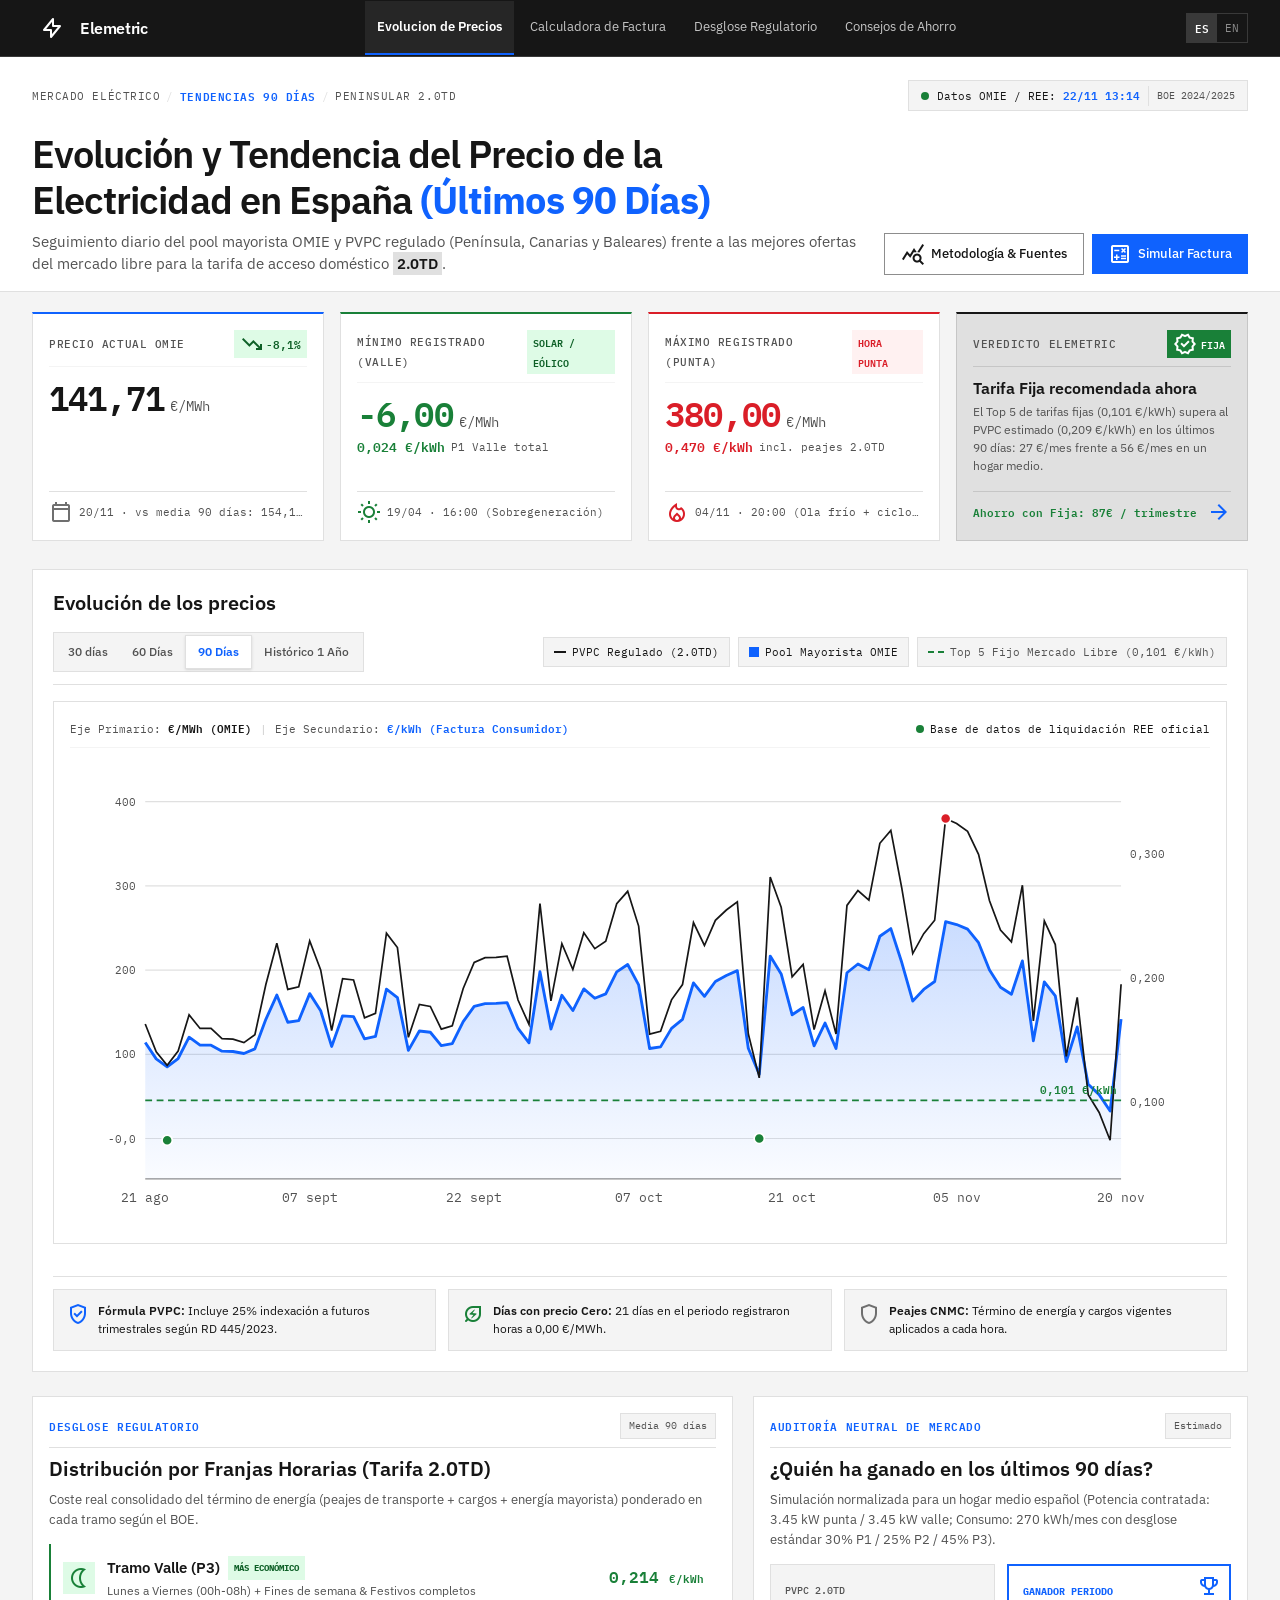
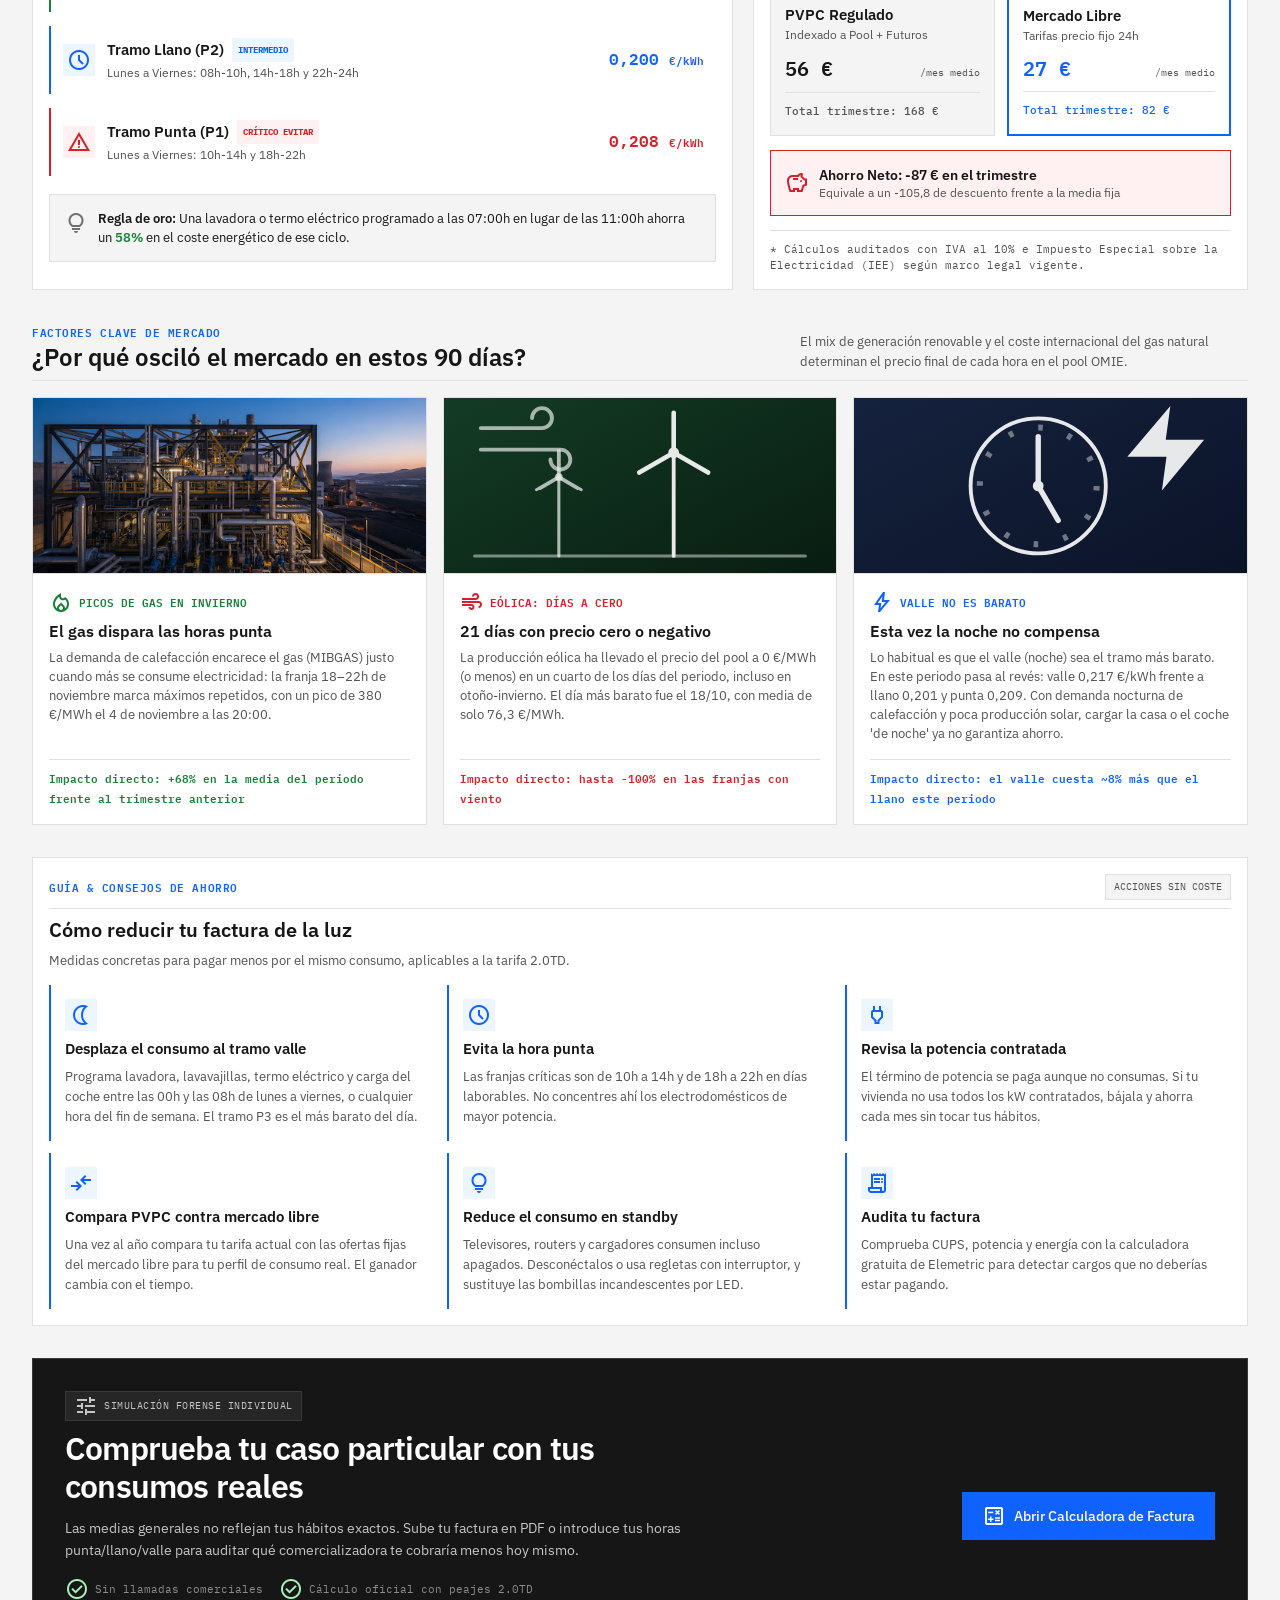
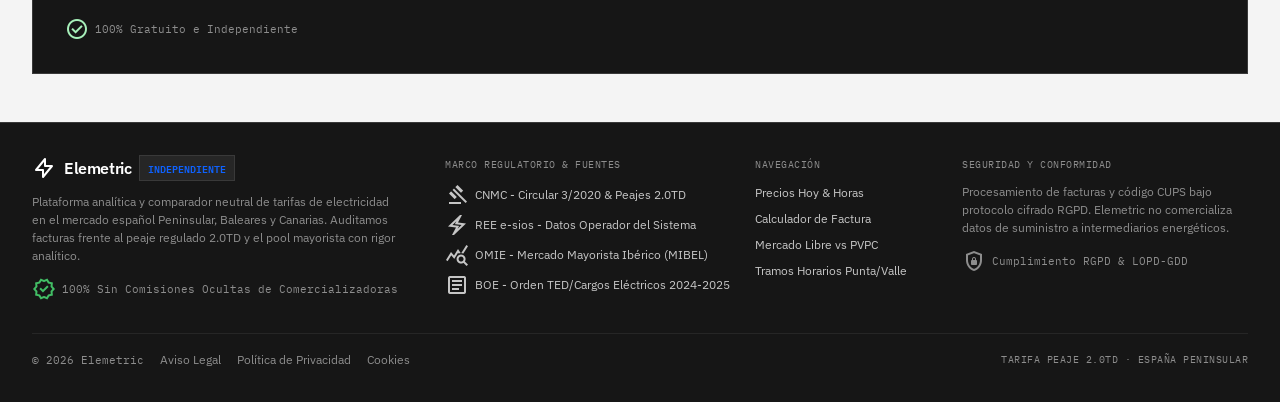
==== es/index.html @ 95797816 "build: 2026-11-22 from elemetric@d6864a2" ====
<!DOCTYPE html>
<html lang="es">
<head>
<meta charset="utf-8"/>
<meta name="viewport" content="width=device-width, initial-scale=1.0"/>
<title>Elemetric | Comparador de Tarifas Eléctricas en España</title>
<link rel="preconnect" href="https://fonts.googleapis.com"/>
<link rel="preconnect" href="https://fonts.gstatic.com" crossorigin/>
<link href="https://fonts.googleapis.com/css2?family=IBM+Plex+Mono:ital,wght@0,400;0,500;0,600;0,700;1,400&amp;family=IBM+Plex+Sans:ital,wght@0,300;0,400;0,500;0,600;0,700;1,400;1,600&amp;display=swap" rel="stylesheet"/>
<link href="https://fonts.googleapis.com/css2?family=Material+Symbols+Outlined:opsz,wght,FILL,GRAD@20..48,100..700,0..1,-50..200" rel="stylesheet"/>
<link rel="stylesheet" href="/css/main.css"/>
<link rel="icon" type="image/x-icon" href="/favicon.ico"/>
<link rel="icon" type="image/png" sizes="16x16" href="/favicon-16x16.png"/>
<link rel="icon" type="image/png" sizes="32x32" href="/favicon-32x32.png"/>
<link rel="icon" type="image/png" sizes="512x512" href="/favicon-512x512.png"/>
<link rel="icon" type="image/png" sizes="192x192" href="/favicon-192x192.png"/>
<link rel="apple-touch-icon" sizes="180x180" href="/favicon-180x180.png"/>
	<meta name="generator" content="Hugo 0.169.0">
</head>
<body class="bg-[#f4f4f4] text-on-surface font-body text-[14px] leading-[20px] antialiased selection:bg-primary-fixed selection:text-on-primary-fixed">
<header class="fixed top-0 left-0 right-0 w-full z-50 bg-[#161616] text-[#ffffff] border-b border-[#393939]"><div class="w-full px-4 lg:px-8"><div class="h-14 flex items-center justify-between gap-4"><div class="flex items-center gap-6 shrink-0"><a class="flex items-center gap-2 group" data-path="precios-hoy-historico" href="/es/">								<div class="w-10 h-10 gradient-bg rounded-lg flex items-center justify-center">
	<svg class="w-6 h-6 text-white" fill="none" stroke="currentColor" viewBox="0 0 24 24">
		<path stroke-linecap="round" stroke-linejoin="round" stroke-width="2" d="M13 10V3L4 14h7v7l9-11h-7z"></path>
	</svg>
</div><span class="font-headline text-[16px] font-semibold text-white tracking-tight">Elemetric</span></a>



<div class="hidden 2xl:flex items-center gap-2 px-2.5 py-1 bg-[#262626] border border-[#393939] font-mono text-[12px]"><span class="flex h-2 w-2 relative"><span class="animate-ping absolute inline-flex h-full w-full rounded-full bg-tertiary-fixed-dim opacity-75"></span><span class="relative inline-flex rounded-full h-2 w-2 bg-tertiary-fixed-dim"></span></span><span class="text-[#c6c6c6]">Pool PVPC:</span><span class="font-semibold text-white">0,195 €/kWh</span><span class="opacity-30">|</span><span class="text-[#c6c6c6]">OMIE:</span><span class="font-semibold text-white">141,71 €/MWh</span></div>

</div><nav class="hidden xl:flex items-center gap-1"><a class="px-3 py-4 text-[13px] text-white font-semibold bg-[#262626] border-b-2 border-primary" data-path="precios-hoy-historico" href="#">Evolucion de Precios</a><a class="px-3 py-4 text-[13px] text-[#c6c6c6] hover:text-white hover:bg-[#262626] transition-colors border-b-2 border-transparent" data-path="calculadora-de-factura" href="https://compare.elemetric.comtom.engineering">Calculadora de Factura</a><a class="px-3 py-4 text-[13px] text-[#c6c6c6] hover:text-white hover:bg-[#262626] transition-colors border-b-2 border-transparent" data-path="tarifas-libres-vs-pvpc" href="#analisis-comparativo">Desglose Regulatorio</a><a class="px-3 py-4 text-[13px] text-[#c6c6c6] hover:text-white hover:bg-[#262626] transition-colors border-b-2 border-transparent" data-path="guia-consejos-ahorro" href="#consejos-ahorro">Consejos de Ahorro</a></nav><div class="flex items-center gap-3 shrink-0"><div class="flex items-center border border-[#393939] text-[11px] font-mono"><button class="px-2 py-1 bg-[#393939] text-white font-semibold" type="button">ES</button><a class="px-2 py-1 text-[#8d8d8d] hover:text-white transition-colors" href="/en/">EN</a></div></div></div></div></header>
<main class="w-full pt-14 bg-[#f4f4f4] min-h-[calc(100vh-56px)]"><div class="flex flex-col w-full">


<section class="w-full px-4 lg:px-8 pt-6 pb-4 bg-white border-b border-[#e0e0e0]">
<div class="max-w-[1440px] mx-auto flex flex-col gap-4">

<div class="flex flex-wrap items-center justify-between gap-3">
<nav class="flex items-center gap-1.5 font-mono text-[11px] uppercase tracking-wider text-on-surface-variant">
<a class="hover:text-primary transition-colors" href="#">MERCADO ELÉCTRICO</a>
<span class="text-outline-variant">/</span>
<span class="text-primary font-semibold">TENDENCIAS 90 DÍAS</span>
<span class="text-outline-variant">/</span>
<span class="text-on-surface-variant">PENINSULAR 2.0TD</span>
</nav>



<div class="flex items-center gap-2 bg-[#f4f4f4] border border-[#e0e0e0] px-3 py-1 text-[12px]">
<span class="inline-block w-2 h-2 rounded-full bg-tertiary animate-pulse"></span>
<span class="font-mono text-[11px] text-on-surface">Datos OMIE / REE: <strong class="text-primary font-semibold">22/11 13:14</strong></span>
<span class="border-l border-[#e0e0e0] pl-2 font-mono text-[10px] text-on-surface-variant">BOE 2024/2025</span>
</div>


</div>

<div class="flex flex-col lg:flex-row lg:items-end justify-between gap-4 pt-1">
<div class="max-w-4xl">
<h1 class="font-headline text-[32px] md:text-[38px] leading-[42px] md:leading-[46px] text-on-surface font-semibold tracking-tight">Evolución y Tendencia del Precio de la Electricidad en España <span class="text-primary font-bold">(Últimos 90 Días)</span></h1>
<p class="text-[15px] leading-[22px] text-on-surface-variant mt-2">Seguimiento diario del pool mayorista OMIE y PVPC regulado (Península, Canarias y Baleares) frente a las mejores ofertas del mercado libre para la tarifa de acceso doméstico <span class="font-semibold text-on-surface bg-[#e0e0e0] px-1 py-0.5">2.0TD</span>.</p>
</div>
<div class="flex items-center gap-2 shrink-0">
<a class="inline-flex items-center gap-1.5 px-4 py-2 border border-[#8d8d8d] bg-white hover:bg-[#f4f4f4] text-on-surface text-[13px] font-medium transition-colors" href="#analisis-comparativo">
<span class="material-symbols-outlined text-[16px]">query_stats</span>
Metodología &amp; Fuentes
</a>
<a class="inline-flex items-center gap-1.5 px-4 py-2 bg-primary hover:bg-[#0353e9] text-white text-[13px] font-medium transition-colors" href="https://compare.elemetric.comtom.engineering">
<span class="material-symbols-outlined text-[16px]">calculate</span>
Simular Factura
</a>
</div>
</div>
</div>
</section>


<section class="w-full px-4 lg:px-8 py-5">





<div class="max-w-[1440px] mx-auto grid grid-cols-1 md:grid-cols-2 xl:grid-cols-4 gap-4">

<div class="bg-white border border-[#e0e0e0] p-4 flex flex-col justify-between border-t-2 border-t-primary">
<div>
<div class="flex items-center justify-between pb-2 border-b border-[#f4f4f4]">
<span class="font-mono text-[11px] uppercase text-on-surface-variant font-medium tracking-wider">Precio actual OMIE</span>


<span class="inline-flex items-center gap-0.5 px-1.5 py-0.5 font-mono text-[11px] bg-[#defbe6] text-[#0e6027] font-semibold">
<span class="material-symbols-outlined text-[13px]">trending_down</span>
-8,1%
</span>

</div>
<div class="mt-3 flex items-baseline gap-1.5">
<span class="font-mono text-[34px] leading-[38px] text-on-surface font-semibold tracking-tight">141,71</span>
<span class="font-mono text-[14px] text-on-surface-variant">€/MWh</span>
</div>
</div>
<div class="mt-4 pt-2 border-t border-[#e0e0e0] text-on-surface-variant font-mono text-[11px] flex items-center gap-1.5">
<span class="material-symbols-outlined text-[15px] text-secondary">calendar_today</span>
<span class="truncate">20/11 · vs media 90 días: 154,16 €/MWh</span>
</div>
</div>


<div class="bg-white border border-[#e0e0e0] p-4 flex flex-col justify-between border-t-2 border-t-tertiary">
<div>
<div class="flex items-center justify-between pb-2 border-b border-[#f4f4f4]">
<span class="font-mono text-[11px] uppercase text-on-surface-variant font-medium tracking-wider">MÍNIMO REGISTRADO (VALLE)</span>
<span class="inline-flex items-center px-1.5 py-0.5 font-mono text-[10px] bg-[#defbe6] text-[#0e6027] font-semibold">SOLAR / EÓLICO</span>
</div>
<div class="mt-3 flex items-baseline gap-1.5">
<span class="font-mono text-[34px] leading-[38px] text-tertiary font-semibold tracking-tight">-6,00</span>
<span class="font-mono text-[14px] text-on-surface-variant">€/MWh</span>
</div>

<div class="mt-1 flex items-center gap-1.5 font-mono text-[13px] text-tertiary font-semibold">
<span>0,024 €/kWh</span>
<span class="text-on-surface-variant font-normal text-[11px]">P1 Valle total</span>
</div>

</div>
<div class="mt-4 pt-2 border-t border-[#e0e0e0] text-on-surface-variant font-mono text-[11px] flex items-center gap-1.5">
<span class="material-symbols-outlined text-[15px] text-tertiary">wb_sunny</span>
<span class="truncate">19/04 · 16:00 (Sobregeneración)</span>
</div>
</div>


<div class="bg-white border border-[#e0e0e0] p-4 flex flex-col justify-between border-t-2 border-t-error">
<div>
<div class="flex items-center justify-between pb-2 border-b border-[#f4f4f4]">
<span class="font-mono text-[11px] uppercase text-on-surface-variant font-medium tracking-wider">MÁXIMO REGISTRADO (PUNTA)</span>
<span class="inline-flex items-center px-1.5 py-0.5 font-mono text-[10px] bg-error-container text-error font-semibold">HORA PUNTA</span>
</div>
<div class="mt-3 flex items-baseline gap-1.5">
<span class="font-mono text-[34px] leading-[38px] text-error font-semibold tracking-tight">380,00</span>
<span class="font-mono text-[14px] text-on-surface-variant">€/MWh</span>
</div>

<div class="mt-1 flex items-center gap-1.5 font-mono text-[13px] text-error font-semibold">
<span>0,470 €/kWh</span>
<span class="text-on-surface-variant font-normal text-[11px]">incl. peajes 2.0TD</span>
</div>

</div>
<div class="mt-4 pt-2 border-t border-[#e0e0e0] text-on-surface-variant font-mono text-[11px] flex items-center gap-1.5">
<span class="material-symbols-outlined text-[15px] text-error">local_fire_department</span>
<span class="truncate">04/11 · 20:00 (Ola frío &#43; ciclo combinado)</span>
</div>
</div>










  
  
  
  
    
  


<div class="bg-[#e0e0e0] border border-[#c6c6c6] p-4 flex flex-col justify-between border-t-2 border-t-on-surface">
<div>
<div class="flex items-center justify-between pb-2 border-b border-[#c6c6c6]">
<span class="font-mono text-[11px] uppercase text-on-surface-variant font-medium tracking-wider">VEREDICTO ELEMETRIC</span>
<span class="inline-flex items-center gap-1 px-1.5 py-0.5 font-mono text-[10px] bg-tertiary text-white font-semibold">
<span class="material-symbols-outlined text-[11px]">verified</span> FIJA
</span>
</div>
<div class="mt-2.5">
<h2 class="font-headline text-[16px] leading-[22px] text-on-surface font-semibold">Tarifa Fija recomendada ahora</h2>
<p class="text-[12px] leading-[18px] text-on-surface-variant mt-1">El Top 5 de tarifas fijas (0,101 €/kWh) supera al PVPC estimado (0,209 €/kWh) en los últimos 90 días: 27 €/mes frente a 56 €/mes en un hogar medio.</p>
</div>
</div>
<div class="mt-4 pt-2 border-t border-[#c6c6c6] flex items-center justify-between"><span class="font-mono text-[11px] text-tertiary font-semibold">Ahorro con Fija: 87€ / trimestre</span>
<span class="material-symbols-outlined text-primary text-[18px]">arrow_forward</span>
</div>
</div>
</div>
</section>


<section class="w-full px-4 lg:px-8 py-2">






<div class="max-w-[1440px] mx-auto bg-white border border-[#e0e0e0] p-5 flex flex-col gap-4">
<h2 class="font-headline text-[20px] leading-[26px] text-on-surface font-semibold">Evolución de los precios</h2>

<div class="flex flex-col lg:flex-row lg:items-center justify-between gap-3 pb-3 border-b border-[#e0e0e0]">

<div class="flex flex-wrap items-center bg-[#f4f4f4] border border-[#e0e0e0] p-0.5">
<button class="px-3 py-1.5 text-[12px] font-medium text-on-surface-variant hover:text-on-surface transition-colors" type="button" data-range="30">30 días</button>
<button class="px-3 py-1.5 text-[12px] font-medium text-on-surface-variant hover:text-on-surface transition-colors" type="button" data-range="60">60 Días</button>
<button class="px-3 py-1.5 text-[12px] font-semibold bg-white text-primary border border-[#e0e0e0] shadow-sm" type="button" data-range="90">90 Días</button>
<button class="px-3 py-1.5 text-[12px] font-medium text-on-surface-variant hover:text-on-surface transition-colors" type="button" data-range="365">Histórico 1 Año</button>
</div>

<div class="flex flex-wrap items-center gap-2 font-mono text-[11px]">
<div class="flex items-center gap-1.5 px-2.5 py-1 bg-[#f4f4f4] border border-[#e0e0e0] text-on-surface">
<span class="w-3 h-0.5 bg-[#161616]"></span>
<span>PVPC Regulado (2.0TD)</span>
</div>
<div class="flex items-center gap-1.5 px-2.5 py-1 bg-[#f4f4f4] border border-[#e0e0e0] text-on-surface">
<span class="w-2.5 h-2.5 bg-primary"></span>
<span>Pool Mayorista OMIE</span>
</div>
<div class="flex items-center gap-1.5 px-2.5 py-1 bg-[#f4f4f4] border border-[#e0e0e0] text-on-surface-variant">
<span class="w-4 border-t-2 border-dashed border-tertiary"></span>
<span>Top 5 Fijo Mercado Libre (0,101 €/kWh)</span>
</div>
</div>
</div>

<div class="relative w-full overflow-hidden bg-white border border-[#e0e0e0] p-4">

<div class="flex items-center justify-between font-mono text-[11px] text-on-surface-variant pb-2 border-b border-[#f4f4f4]">
<div class="flex items-center gap-2">
<span>Eje Primario: <strong class="text-on-surface font-semibold">€/MWh (OMIE)</strong></span>
<span class="text-[#c6c6c6]">|</span>
<span>Eje Secundario: <strong class="text-primary font-semibold">€/kWh (Factura Consumidor)</strong></span>
</div>
<div class="flex items-center gap-1.5">
<span class="inline-block w-2 h-2 rounded-full bg-tertiary"></span>
<span class="text-on-surface">Base de datos de liquidación REE oficial</span>
</div>
</div>

<div id="omie-chart" data-report="/data/report_es.json"></div>
</div>

<div class="mt-4 pt-3 border-t border-[#e0e0e0] grid grid-cols-1 md:grid-cols-3 gap-3">
<div class="flex items-start gap-2 bg-[#f4f4f4] p-3 border border-[#e0e0e0]">
<span class="material-symbols-outlined text-primary text-[18px] shrink-0">verified_user</span>
<p class="text-[12px] leading-[18px] text-on-surface"><strong class="font-semibold text-on-surface">Fórmula PVPC:</strong> Incluye 25% indexación a futuros trimestrales según RD 445/2023.</p>
</div>
<div class="flex items-start gap-2 bg-[#f4f4f4] p-3 border border-[#e0e0e0]">
<span class="material-symbols-outlined text-tertiary text-[18px] shrink-0">energy_savings_leaf</span>
<p class="text-[12px] leading-[18px] text-on-surface"><strong class="font-semibold text-on-surface">Días con precio Cero:</strong> 21 días en el periodo registraron horas a 0,00 €/MWh.</p>
</div>
<div class="flex items-start gap-2 bg-[#f4f4f4] p-3 border border-[#e0e0e0]">
<span class="material-symbols-outlined text-secondary text-[18px] shrink-0">shield</span>
<p class="text-[12px] leading-[18px] text-on-surface"><strong class="font-semibold text-on-surface">Peajes CNMC:</strong> Término de energía y cargos vigentes aplicados a cada hora.</p>
</div>
</div>
</div>
<script src="/js/chart.js" defer></script>
</section>






<section class="w-full px-4 lg:px-8 py-4" id="analisis-comparativo">



<div class="max-w-[1440px] mx-auto grid grid-cols-1 lg:grid-cols-12 gap-5">

<div class="bg-white border border-[#e0e0e0] p-4 flex flex-col gap-3.5 lg:col-span-7">
<div class="flex items-center justify-between pb-2 border-b border-[#e0e0e0]">
<span class="font-mono text-[11px] uppercase text-primary font-semibold tracking-wider">DESGLOSE REGULATORIO</span>
<span class="inline-flex items-center px-2 py-0.5 font-mono text-[10px] bg-[#f4f4f4] border border-[#e0e0e0] text-on-surface-variant">Media 90 días</span>
</div>
<h2 class="font-headline text-[20px] leading-[26px] text-on-surface font-semibold -mt-1.5">Distribución por Franjas Horarias (Tarifa 2.0TD)</h2>
<p class="text-[13px] leading-[20px] text-on-surface-variant -mt-1.5">Coste real consolidado del término de energía (peajes de transporte &#43; cargos &#43; energía mayorista) ponderado en cada tramo según el BOE.</p>



<div class="flex items-center justify-between p-3 border-l-2 border-l-tertiary bg-white">
<div class="flex items-center gap-3">
<span class="w-8 h-8 flex items-center justify-center shrink-0 bg-[#defbe6] text-tertiary">
<span class="material-symbols-outlined text-[18px]">nightlight</span>
</span>
<div>
<h4 class="font-headline text-[15px] leading-[20px] text-on-surface font-semibold flex items-center gap-2">
Tramo Valle (P3) <span class="inline-flex items-center px-1.5 py-0.5 font-mono text-[9px] bg-[#defbe6] text-[#0e6027] font-bold uppercase">Más Económico</span>
</h4>
<span class="text-[12px] leading-[18px] text-on-surface-variant">Lunes a Viernes (00h-08h) &#43; Fines de semana &amp; Festivos completos</span>
</div>
</div>
<div class="text-right">
<span class="block font-mono text-[16px] leading-[20px] text-tertiary font-semibold">0,214 <span class="text-[11px]">€/kWh</span></span>


</div>
</div>

<div class="flex items-center justify-between p-3 border-l-2 border-l-primary bg-white">
<div class="flex items-center gap-3">
<span class="w-8 h-8 flex items-center justify-center shrink-0 bg-[#edf5ff] text-primary">
<span class="material-symbols-outlined text-[18px]">schedule</span>
</span>
<div>
<h4 class="font-headline text-[15px] leading-[20px] text-on-surface font-semibold flex items-center gap-2">
Tramo Llano (P2) <span class="inline-flex items-center px-1.5 py-0.5 font-mono text-[9px] bg-[#edf5ff] text-primary font-bold uppercase">Intermedio</span>
</h4>
<span class="text-[12px] leading-[18px] text-on-surface-variant">Lunes a Viernes: 08h-10h, 14h-18h y 22h-24h</span>
</div>
</div>
<div class="text-right">
<span class="block font-mono text-[16px] leading-[20px] text-primary font-semibold">0,200 <span class="text-[11px]">€/kWh</span></span>


</div>
</div>

<div class="flex items-center justify-between p-3 border-l-2 border-l-error bg-white">
<div class="flex items-center gap-3">
<span class="w-8 h-8 flex items-center justify-center shrink-0 bg-error-container text-error">
<span class="material-symbols-outlined text-[18px]">warning</span>
</span>
<div>
<h4 class="font-headline text-[15px] leading-[20px] text-on-surface font-semibold flex items-center gap-2">
Tramo Punta (P1) <span class="inline-flex items-center px-1.5 py-0.5 font-mono text-[9px] bg-error-container text-error font-bold uppercase">Crítico Evitar</span>
</h4>
<span class="text-[12px] leading-[18px] text-on-surface-variant">Lunes a Viernes: 10h-14h y 18h-22h</span>
</div>
</div>
<div class="text-right">
<span class="block font-mono text-[16px] leading-[20px] text-error font-semibold">0,208 <span class="text-[11px]">€/kWh</span></span>


</div>
</div>


<div class="mt-1 p-3.5 bg-[#f4f4f4] border border-[#e0e0e0] flex items-start gap-2.5">
<span class="material-symbols-outlined text-secondary text-[18px] shrink-0 mt-0.5">lightbulb</span>
<p class="text-[13px] leading-[19px] text-on-surface"><strong class="font-semibold">Regla de oro:</strong> Una lavadora o termo eléctrico programado a las 07:00h en lugar de las 11:00h ahorra un <strong class="font-semibold text-tertiary">58%</strong> en el coste energético de ese ciclo.</p>
</div>
</div>



<div class="bg-white border border-[#e0e0e0] p-4 flex flex-col gap-3.5 lg:col-span-5 h-full">
<div class="flex items-center justify-between pb-2 border-b border-[#e0e0e0]">
<span class="font-mono text-[11px] uppercase text-primary font-semibold tracking-wider">AUDITORÍA NEUTRAL DE MERCADO</span>
<span class="inline-flex items-center px-2 py-0.5 font-mono text-[10px] bg-[#f4f4f4] border border-[#e0e0e0] text-on-surface-variant">Estimado</span>
</div>
<h2 class="font-headline text-[20px] leading-[26px] text-on-surface font-semibold -mt-1.5">¿Quién ha ganado en los últimos 90 días?</h2>
<p class="text-[13px] leading-[20px] text-on-surface-variant -mt-1.5">Simulación normalizada para un hogar medio español (Potencia contratada: 3.45 kW punta / 3.45 kW valle; Consumo: 270 kWh/mes con desglose estándar 30% P1 / 25% P2 / 45% P3).</p>

<div class="grid grid-cols-2 gap-3">

<div class="p-3.5 bg-[#f4f4f4] border border-[#e0e0e0] flex flex-col justify-between">

<div>
<span class="font-mono text-[10px] uppercase text-on-surface-variant font-medium">PVPC 2.0TD</span>
<h3 class="font-headline text-[15px] leading-[20px] text-on-surface font-semibold mt-1">PVPC Regulado</h3>
<p class="text-[12px] leading-[16px] text-on-surface-variant mt-0.5">Indexado a Pool &#43; Futuros</p>
</div>
<div class="mt-3 flex items-baseline justify-between">
<span class="font-mono text-[20px] leading-[24px] text-on-surface font-semibold">56 €</span>
<span class="font-mono text-[10px] text-on-surface-variant">/mes medio</span>
</div>
<div class="mt-2 pt-2 border-t border-[#e0e0e0] font-mono text-[11px] text-on-surface-variant font-medium">Total trimestre: 168 €</div>
</div>

<div class="p-3.5 bg-white border-2 border-primary flex flex-col justify-between relative">
<div class="absolute top-2 right-2"><span class="material-symbols-outlined text-primary text-[18px]">emoji_events</span></div>
<div>
<span class="font-mono text-[10px] uppercase text-primary font-bold">GANADOR PERIODO</span>
<h3 class="font-headline text-[15px] leading-[20px] text-on-surface font-semibold mt-1">Mercado Libre</h3>
<p class="text-[12px] leading-[16px] text-on-surface-variant mt-0.5">Tarifas precio fijo 24h</p>
</div>
<div class="mt-3 flex items-baseline justify-between">
<span class="font-mono text-[20px] leading-[24px] text-primary font-semibold">27 €</span>
<span class="font-mono text-[10px] text-on-surface-variant">/mes medio</span>
</div>
<div class="mt-2 pt-2 border-t border-[#e0e0e0] font-mono text-[11px] text-primary font-medium">Total trimestre: 82 €</div>
</div>
</div>



<div class="p-3.5 bg-error-container border border-[#da1e28] flex items-center justify-between">
<div class="flex items-center gap-2.5">
<span class="material-symbols-outlined text-error text-[22px] shrink-0">savings</span>
<div>
<span class="font-headline text-[14px] leading-[19px] text-on-surface font-semibold">Ahorro Neto: -87 € en el trimestre</span>
<span class="text-[12px] leading-[16px] text-on-surface-variant block">Equivale a un -105,8 de descuento frente a la media fija</span>
</div>
</div>
</div>


<p class="text-[11px] leading-[16px] text-on-surface-variant font-mono border-t border-[#e0e0e0] pt-2.5">* Cálculos auditados con IVA al 10% e Impuesto Especial sobre la Electricidad (IEE) según marco legal vigente.</p>
</div>
</div>
</section>






<section class="w-full px-4 lg:px-8 py-4">
<div class="max-w-[1440px] mx-auto flex flex-col gap-4">
<div class="flex flex-col md:flex-row md:items-end justify-between gap-2 pb-2 border-b border-[#e0e0e0]">
<div>
<span class="font-mono text-[11px] uppercase text-primary font-semibold tracking-wider">FACTORES CLAVE DE MERCADO</span>
<h2 class="font-headline text-[24px] leading-[30px] text-on-surface font-semibold">¿Por qué osciló el mercado en estos 90 días?</h2>
</div>
<p class="text-[13px] leading-[20px] text-on-surface-variant max-w-md">El mix de generación renovable y el coste internacional del gas natural determinan el precio final de cada hora en el pool OMIE.</p>
</div>
<div class="grid grid-cols-1 md:grid-cols-3 gap-4">





<div class="bg-white border border-[#e0e0e0] flex flex-col">

<div class="w-full h-44 border-b border-[#e0e0e0] bg-cover bg-center" style="background-image: url('/img/factors/local_fire_department.jpg')"></div>

<div class="p-4 flex-1 flex flex-col justify-between">
<div>
<div class="flex items-center gap-1.5 text-tertiary font-mono text-[11px] font-semibold">
<span class="material-symbols-outlined text-[15px]">local_fire_department</span>
<span>PICOS DE GAS EN INVIERNO</span>
</div>
<h3 class="font-headline text-[16px] leading-[22px] text-on-surface font-semibold mt-1.5">El gas dispara las horas punta</h3>
<p class="text-[13px] leading-[19px] text-on-surface-variant mt-1.5">La demanda de calefacción encarece el gas (MIBGAS) justo cuando más se consume electricidad: la franja 18–22h de noviembre marca máximos repetidos, con un pico de 380 €/MWh el 4 de noviembre a las 20:00.</p>
</div>
<div class="mt-4 pt-2 border-t border-[#e0e0e0] font-mono text-[11px] text-tertiary font-semibold">Impacto directo: &#43;68% en la media del periodo frente al trimestre anterior</div>
</div>
</div>


<div class="bg-white border border-[#e0e0e0] flex flex-col">

<div class="w-full h-44 border-b border-[#e0e0e0] bg-cover bg-center" style="background-image: url('/img/factors/air.svg')"></div>

<div class="p-4 flex-1 flex flex-col justify-between">
<div>
<div class="flex items-center gap-1.5 text-error font-mono text-[11px] font-semibold">
<span class="material-symbols-outlined text-[15px]">air</span>
<span>EÓLICA: DÍAS A CERO</span>
</div>
<h3 class="font-headline text-[16px] leading-[22px] text-on-surface font-semibold mt-1.5">21 días con precio cero o negativo</h3>
<p class="text-[13px] leading-[19px] text-on-surface-variant mt-1.5">La producción eólica ha llevado el precio del pool a 0 €/MWh (o menos) en un cuarto de los días del periodo, incluso en otoño-invierno. El día más barato fue el 18/10, con media de solo 76,3 €/MWh.</p>
</div>
<div class="mt-4 pt-2 border-t border-[#e0e0e0] font-mono text-[11px] text-error font-semibold">Impacto directo: hasta -100% en las franjas con viento</div>
</div>
</div>


<div class="bg-white border border-[#e0e0e0] flex flex-col">

<div class="w-full h-44 border-b border-[#e0e0e0] bg-cover bg-center" style="background-image: url('/img/factors/bolt.svg')"></div>

<div class="p-4 flex-1 flex flex-col justify-between">
<div>
<div class="flex items-center gap-1.5 text-primary font-mono text-[11px] font-semibold">
<span class="material-symbols-outlined text-[15px]">bolt</span>
<span>VALLE NO ES BARATO</span>
</div>
<h3 class="font-headline text-[16px] leading-[22px] text-on-surface font-semibold mt-1.5">Esta vez la noche no compensa</h3>
<p class="text-[13px] leading-[19px] text-on-surface-variant mt-1.5">Lo habitual es que el valle (noche) sea el tramo más barato. En este periodo pasa al revés: valle 0,217 €/kWh frente a llano 0,201 y punta 0,209. Con demanda nocturna de calefacción y poca producción solar, cargar la casa o el coche &#39;de noche&#39; ya no garantiza ahorro.</p>
</div>
<div class="mt-4 pt-2 border-t border-[#e0e0e0] font-mono text-[11px] text-primary font-semibold">Impacto directo: el valle cuesta ~8% más que el llano este periodo</div>
</div>
</div>

</div>
</div>
</section>





<section class="w-full px-4 lg:px-8 py-4" id="consejos-ahorro">
<div class="max-w-[1440px] mx-auto">
<div class="bg-white border border-[#e0e0e0] p-4 flex flex-col gap-3.5">
<div class="flex items-center justify-between pb-2 border-b border-[#e0e0e0]">
<span class="font-mono text-[11px] uppercase text-primary font-semibold tracking-wider">GUÍA &amp; CONSEJOS DE AHORRO</span>
<span class="inline-flex items-center px-2 py-0.5 font-mono text-[10px] bg-[#f4f4f4] border border-[#e0e0e0] text-on-surface-variant">ACCIONES SIN COSTE</span>
</div>
<h2 class="font-headline text-[20px] leading-[26px] text-on-surface font-semibold -mt-1.5">Cómo reducir tu factura de la luz</h2>
<p class="text-[13px] leading-[20px] text-on-surface-variant -mt-1.5">Medidas concretas para pagar menos por el mismo consumo, aplicables a la tarifa 2.0TD.</p>

<div class="grid grid-cols-1 md:grid-cols-2 lg:grid-cols-3 gap-3">

<div class="p-3.5 border-l-2 border-l-primary bg-white flex flex-col gap-2">
<span class="w-8 h-8 flex items-center justify-center shrink-0 bg-[#edf5ff] text-primary">
<span class="material-symbols-outlined text-[18px]">nightlight</span>
</span>
<h4 class="font-headline text-[15px] leading-[20px] text-on-surface font-semibold">Desplaza el consumo al tramo valle</h4>
<p class="text-[13px] leading-[20px] text-on-surface-variant">Programa lavadora, lavavajillas, termo eléctrico y carga del coche entre las 00h y las 08h de lunes a viernes, o cualquier hora del fin de semana. El tramo P3 es el más barato del día.</p>
</div>

<div class="p-3.5 border-l-2 border-l-primary bg-white flex flex-col gap-2">
<span class="w-8 h-8 flex items-center justify-center shrink-0 bg-[#edf5ff] text-primary">
<span class="material-symbols-outlined text-[18px]">schedule</span>
</span>
<h4 class="font-headline text-[15px] leading-[20px] text-on-surface font-semibold">Evita la hora punta</h4>
<p class="text-[13px] leading-[20px] text-on-surface-variant">Las franjas críticas son de 10h a 14h y de 18h a 22h en días laborables. No concentres ahí los electrodomésticos de mayor potencia.</p>
</div>

<div class="p-3.5 border-l-2 border-l-primary bg-white flex flex-col gap-2">
<span class="w-8 h-8 flex items-center justify-center shrink-0 bg-[#edf5ff] text-primary">
<span class="material-symbols-outlined text-[18px]">power</span>
</span>
<h4 class="font-headline text-[15px] leading-[20px] text-on-surface font-semibold">Revisa la potencia contratada</h4>
<p class="text-[13px] leading-[20px] text-on-surface-variant">El término de potencia se paga aunque no consumas. Si tu vivienda no usa todos los kW contratados, bájala y ahorra cada mes sin tocar tus hábitos.</p>
</div>

<div class="p-3.5 border-l-2 border-l-primary bg-white flex flex-col gap-2">
<span class="w-8 h-8 flex items-center justify-center shrink-0 bg-[#edf5ff] text-primary">
<span class="material-symbols-outlined text-[18px]">compare_arrows</span>
</span>
<h4 class="font-headline text-[15px] leading-[20px] text-on-surface font-semibold">Compara PVPC contra mercado libre</h4>
<p class="text-[13px] leading-[20px] text-on-surface-variant">Una vez al año compara tu tarifa actual con las ofertas fijas del mercado libre para tu perfil de consumo real. El ganador cambia con el tiempo.</p>
</div>

<div class="p-3.5 border-l-2 border-l-primary bg-white flex flex-col gap-2">
<span class="w-8 h-8 flex items-center justify-center shrink-0 bg-[#edf5ff] text-primary">
<span class="material-symbols-outlined text-[18px]">lightbulb</span>
</span>
<h4 class="font-headline text-[15px] leading-[20px] text-on-surface font-semibold">Reduce el consumo en standby</h4>
<p class="text-[13px] leading-[20px] text-on-surface-variant">Televisores, routers y cargadores consumen incluso apagados. Desconéctalos o usa regletas con interruptor, y sustituye las bombillas incandescentes por LED.</p>
</div>

<div class="p-3.5 border-l-2 border-l-primary bg-white flex flex-col gap-2">
<span class="w-8 h-8 flex items-center justify-center shrink-0 bg-[#edf5ff] text-primary">
<span class="material-symbols-outlined text-[18px]">receipt_long</span>
</span>
<h4 class="font-headline text-[15px] leading-[20px] text-on-surface font-semibold">Audita tu factura</h4>
<p class="text-[13px] leading-[20px] text-on-surface-variant">Comprueba CUPS, potencia y energía con la calculadora gratuita de Elemetric para detectar cargos que no deberías estar pagando.</p>
</div>

</div>
</div>
</div>
</section>


<section class="w-full px-4 lg:px-8 pt-4 pb-12">
<div class="max-w-[1440px] mx-auto bg-[#161616] border border-[#393939] text-white p-6 md:p-8 flex flex-col lg:flex-row items-center justify-between gap-6 relative">
<div class="max-w-2xl flex flex-col gap-2">
<div class="inline-flex items-center gap-1.5 px-2 py-0.5 bg-[#262626] border border-[#393939] font-mono text-[10px] text-[#c6c6c6] uppercase tracking-wider w-fit">
<span class="material-symbols-outlined text-[13px]">tune</span>
SIMULACIÓN FORENSE INDIVIDUAL
</div>
<h2 class="font-headline text-[26px] md:text-[32px] leading-[32px] md:leading-[38px] text-white font-semibold tracking-tight">Comprueba tu caso particular con tus consumos reales</h2>
<p class="text-[14px] leading-[22px] text-[#c6c6c6] mt-1">Las medias generales no reflejan tus hábitos exactos. Sube tu factura en PDF o introduce tus horas punta/llano/valle para auditar qué comercializadora te cobraría menos hoy mismo.</p>
<div class="flex flex-wrap items-center gap-4 pt-2 font-mono text-[11px] text-[#8d8d8d]">
<span class="flex items-center gap-1.5"><span class="material-symbols-outlined text-[15px] text-[#a7f0ba]">check_circle</span>Sin llamadas comerciales</span>
<span class="flex items-center gap-1.5"><span class="material-symbols-outlined text-[15px] text-[#a7f0ba]">check_circle</span>Cálculo oficial con peajes 2.0TD</span>
<span class="flex items-center gap-1.5"><span class="material-symbols-outlined text-[15px] text-[#a7f0ba]">check_circle</span>100% Gratuito e Independiente</span>
</div>
</div>
<div class="shrink-0 flex flex-col sm:flex-row lg:flex-col gap-3 w-full lg:w-auto">
<a class="inline-flex items-center justify-center gap-2 px-5 py-3 bg-primary hover:bg-[#0353e9] text-white font-medium text-[14px] transition-colors text-center" href="https://compare.elemetric.comtom.engineering">
<span class="material-symbols-outlined text-[18px]">calculate</span>
Abrir Calculadora de Factura
</a>
</div>
</div>
</section>


</div></main>
<footer class="w-full bg-[#161616] text-[#c6c6c6] border-t border-[#393939] py-8"><div class="w-full px-4 lg:px-8"><div class="max-w-[1440px] mx-auto"><div class="grid grid-cols-1 md:grid-cols-2 lg:grid-cols-12 gap-6 pb-8 border-b border-[#262626]"><div class="lg:col-span-4 flex flex-col gap-3"><div class="flex items-center gap-2">
    <svg class="w-6 h-6 text-white" fill="none" stroke="currentColor" viewBox="0 0 24 24">
		<path stroke-linecap="round" stroke-linejoin="round" stroke-width="2" d="M13 10V3L4 14h7v7l9-11h-7z"></path>
	</svg>
    <span class="font-headline text-[16px] font-semibold tracking-tight text-white">Elemetric</span><span class="px-2 py-0.5 bg-[#262626] border border-[#393939] font-mono text-[10px] uppercase text-primary font-semibold">Independiente</span></div><p class="text-[12px] leading-[18px] text-[#8d8d8d] pr-4">Plataforma analítica y comparador neutral de tarifas de electricidad en el mercado español Peninsular, Baleares y Canarias. Auditamos facturas frente al peaje regulado 2.0TD y el pool mayorista con rigor analítico.</p><div class="flex items-center gap-1.5 font-mono text-[11px] text-[#8d8d8d]"><span class="material-symbols-outlined text-[14px] text-tertiary-fixed-dim">verified</span>100% Sin Comisiones Ocultas de Comercializadoras</div></div><div class="lg:col-span-3 flex flex-col gap-2"><span class="font-mono text-[10px] uppercase tracking-wider text-[#8d8d8d]">MARCO REGULATORIO &amp; FUENTES</span><ul class="flex flex-col gap-1.5 text-[12px]"><li class="flex items-center gap-1.5 text-[#c6c6c6] hover:text-white"><span class="material-symbols-outlined text-[14px]">gavel</span><span>CNMC - Circular 3/2020 &amp; Peajes 2.0TD</span></li><li class="flex items-center gap-1.5 text-[#c6c6c6] hover:text-white"><span class="material-symbols-outlined text-[14px]">electric_bolt</span><span>REE e-sios - Datos Operador del Sistema</span></li><li class="flex items-center gap-1.5 text-[#c6c6c6] hover:text-white"><span class="material-symbols-outlined text-[14px]">query_stats</span><span>OMIE - Mercado Mayorista Ibérico (MIBEL)</span></li><li class="flex items-center gap-1.5 text-[#c6c6c6] hover:text-white"><span class="material-symbols-outlined text-[14px]">article</span><span>BOE - Orden TED/Cargos Eléctricos 2024-2025</span></li></ul></div><div class="lg:col-span-2 flex flex-col gap-2"><span class="font-mono text-[10px] uppercase tracking-wider text-[#8d8d8d]">NAVEGACIÓN</span><ul class="flex flex-col gap-1.5 text-[12px]"><a class="text-[#c6c6c6] hover:text-white transition-colors" data-path="precios-hoy-historico" href="#">Precios Hoy &amp; Horas</a><a class="text-[#c6c6c6] hover:text-white transition-colors" data-path="calculadora-de-factura" href="https://compare.elemetric.comtom.engineering">Calculador de Factura</a><a class="text-[#c6c6c6] hover:text-white transition-colors" data-path="tarifas-libres-vs-pvpc" href="#">Mercado Libre vs PVPC</a><a class="text-[#c6c6c6] hover:text-white transition-colors" data-path="guia-consejos-ahorro" href="#consejos-ahorro">Tramos Horarios Punta/Valle</a></ul></div><div class="lg:col-span-3 flex flex-col gap-2"><span class="font-mono text-[10px] uppercase tracking-wider text-[#8d8d8d]">SEGURIDAD Y CONFORMIDAD</span><p class="text-[12px] leading-[18px] text-[#8d8d8d]">Procesamiento de facturas y código CUPS bajo protocolo cifrado RGPD. Elemetric no comercializa datos de suministro a intermediarios energéticos.</p><div class="flex items-center gap-1.5 text-[#8d8d8d] font-mono text-[11px] pt-1"><span class="material-symbols-outlined text-[14px]">shield_lock</span><span>Cumplimiento RGPD &amp; LOPD-GDD</span></div></div></div><div class="pt-4 flex flex-col md:flex-row items-center justify-between gap-3 text-[#8d8d8d] text-[12px]"><div class="flex flex-wrap items-center gap-4"><span class="font-mono text-[11px]">© 2026 Elemetric</span><a class="hover:text-white" data-path="aviso-legal" href="#">Aviso Legal</a><a class="hover:text-white" data-path="politica-privacidad" href="#">Política de Privacidad</a><a class="hover:text-white" data-path="cookies" href="#">Cookies</a></div><span class="font-mono text-[10px] uppercase tracking-wider">TARIFA PEAJE 2.0TD · ESPAÑA PENINSULAR</span></div></div></div></footer>
</body>
</html>
---- css/main.css ----
/*! tailwindcss v4.3.5 | MIT License | https://tailwindcss.com */
@layer properties{@supports (((-webkit-hyphens:none)) and (not (margin-trim:block))) or ((-moz-orient:inline) and (not (color:rgb(from red r g b)))){*,:before,:after,::backdrop{--tw-border-style:solid;--tw-leading:initial;--tw-font-weight:initial;--tw-tracking:initial;--tw-shadow:0 0 #0000;--tw-shadow-color:initial;--tw-shadow-alpha:100%;--tw-inset-shadow:0 0 #0000;--tw-inset-shadow-color:initial;--tw-inset-shadow-alpha:100%;--tw-ring-color:initial;--tw-ring-shadow:0 0 #0000;--tw-inset-ring-color:initial;--tw-inset-ring-shadow:0 0 #0000;--tw-ring-inset:initial;--tw-ring-offset-width:0px;--tw-ring-offset-color:#fff;--tw-ring-offset-shadow:0 0 #0000;--tw-outline-style:solid}}}@layer theme{:root,:host{--font-sans:-apple-system, BlinkMacSystemFont, "Segoe UI", Roboto, "Helvetica Neue", "Noto Sans", Arial, sans-serif, "Apple Color Emoji", "Segoe UI Emoji", "Segoe UI Symbol", "Noto Color Emoji";--font-mono:"IBM Plex Mono", monospace;--color-white:#fff;--spacing:.25rem;--container-md:28rem;--container-xl:36rem;--container-2xl:42rem;--container-4xl:56rem;--font-weight-normal:400;--font-weight-medium:500;--font-weight-semibold:600;--font-weight-bold:700;--tracking-tight:-.025em;--tracking-wider:.05em;--radius-lg:.25rem;--animate-ping:ping 1s cubic-bezier(0, 0, .2, 1) infinite;--animate-pulse:pulse 2s cubic-bezier(.4, 0, .6, 1) infinite;--default-transition-duration:.15s;--default-transition-timing-function:cubic-bezier(.4, 0, .2, 1);--default-font-family:var(--font-sans);--default-mono-font-family:var(--font-mono);--color-outline-variant:#e0e0e0;--color-on-surface-variant:#525252;--color-tertiary:#198038;--color-tertiary-fixed-dim:#42be65;--color-error-container:#fff1f1;--color-error:#da1e28;--color-primary:#0f62fe;--color-primary-fixed:#d0e2ff;--color-on-surface:#161616;--color-on-primary-fixed:#001d6c;--color-secondary:#6f6f6f;--radius-full:.25rem;--font-body:"IBM Plex Sans", sans-serif;--font-headline:"IBM Plex Sans", sans-serif}}@layer base{*,:after,:before,::backdrop{box-sizing:border-box;border:0 solid;margin:0;padding:0}::file-selector-button{box-sizing:border-box;border:0 solid;margin:0;padding:0}html,:host{-webkit-text-size-adjust:100%;tab-size:4;line-height:1.5;font-family:var(--default-font-family,-apple-system, BlinkMacSystemFont, "Segoe UI", Roboto, "Helvetica Neue", "Noto Sans", Arial, sans-serif, "Apple Color Emoji", "Segoe UI Emoji", "Segoe UI Symbol", "Noto Color Emoji");font-feature-settings:var(--default-font-feature-settings,normal);font-variation-settings:var(--default-font-variation-settings,normal);-webkit-tap-highlight-color:transparent}hr{height:0;color:inherit;border-top-width:1px}abbr:where([title]){-webkit-text-decoration:underline dotted;text-decoration:underline dotted}h1,h2,h3,h4,h5,h6{font-size:inherit;font-weight:inherit}a{color:inherit;-webkit-text-decoration:inherit;-webkit-text-decoration:inherit;-webkit-text-decoration:inherit;text-decoration:inherit}b,strong{font-weight:bolder}code,kbd,samp,pre{font-family:var(--default-mono-font-family,ui-monospace, SFMono-Regular, Menlo, Monaco, Consolas, "Liberation Mono", "Courier New", monospace);font-feature-settings:var(--default-mono-font-feature-settings,normal);font-variation-settings:var(--default-mono-font-variation-settings,normal);font-size:1em}small{font-size:80%}sub,sup{vertical-align:baseline;font-size:75%;line-height:0;position:relative}sub{bottom:-.25em}sup{top:-.5em}table{text-indent:0;border-color:inherit;border-collapse:collapse}:-moz-focusring:where(:not(iframe)){outline:auto}progress{vertical-align:baseline}summary{display:list-item}ol,ul,menu{list-style:none}img,svg,video,canvas,audio,iframe,embed,object{vertical-align:middle;display:block}img,video{max-width:100%;height:auto}button,input,select,optgroup,textarea{font:inherit;font-feature-settings:inherit;font-variation-settings:inherit;letter-spacing:inherit;color:inherit;opacity:1;background-color:#0000;border-radius:0}::file-selector-button{font:inherit;font-feature-settings:inherit;font-variation-settings:inherit;letter-spacing:inherit;color:inherit;opacity:1;background-color:#0000;border-radius:0}:where(select:is([multiple],[size])) optgroup{font-weight:bolder}:where(select:is([multiple],[size])) optgroup option{padding-inline-start:20px}::file-selector-button{margin-inline-end:4px}::placeholder{opacity:1}@supports (not ((-webkit-appearance:-apple-pay-button))) or (contain-intrinsic-size:1px){::placeholder{color:currentColor}@supports (color:color-mix(in lab, red, red)){::placeholder{color:color-mix(in oklab, currentcolor 50%, transparent)}}}textarea{resize:vertical}::-webkit-search-decoration{-webkit-appearance:none}::-webkit-date-and-time-value{min-height:1lh;text-align:inherit}::-webkit-datetime-edit{display:inline-flex}::-webkit-datetime-edit-fields-wrapper{padding:0}::-webkit-datetime-edit{padding-block:0}::-webkit-datetime-edit-year-field{padding-block:0}::-webkit-datetime-edit-month-field{padding-block:0}::-webkit-datetime-edit-day-field{padding-block:0}::-webkit-datetime-edit-hour-field{padding-block:0}::-webkit-datetime-edit-minute-field{padding-block:0}::-webkit-datetime-edit-second-field{padding-block:0}::-webkit-datetime-edit-millisecond-field{padding-block:0}::-webkit-datetime-edit-meridiem-field{padding-block:0}::-webkit-calendar-picker-indicator{line-height:1}:-moz-ui-invalid{box-shadow:none}button,input:where([type=button],[type=reset],[type=submit]){appearance:button}::file-selector-button{appearance:button}::-webkit-inner-spin-button{height:auto}::-webkit-outer-spin-button{height:auto}[hidden]:where(:not([hidden=until-found])){display:none!important}html,body{margin:0;padding:0}body{overscroll-behavior:none}main>:first-child{margin-top:0!important}main>:last-child{margin-bottom:0!important}}@layer components;@layer utilities{.visible{visibility:visible}.absolute{position:absolute}.fixed{position:fixed}.relative{position:relative}.static{position:static}.top-0{top:0}.top-2{top:calc(var(--spacing) * 2)}.right-0{right:0}.right-2{right:calc(var(--spacing) * 2)}.left-0{left:0}.z-50{z-index:50}.container{width:100%}@media (min-width:40rem){.container{max-width:40rem}}@media (min-width:48rem){.container{max-width:48rem}}@media (min-width:64rem){.container{max-width:64rem}}@media (min-width:80rem){.container{max-width:80rem}}@media (min-width:96rem){.container{max-width:96rem}}.mx-auto{margin-inline:auto}.-mt-1\.5{margin-top:calc(var(--spacing) * -1.5)}.mt-0\.5{margin-top:calc(var(--spacing) * .5)}.mt-1{margin-top:var(--spacing)}.mt-1\.5{margin-top:calc(var(--spacing) * 1.5)}.mt-2{margin-top:calc(var(--spacing) * 2)}.mt-2\.5{margin-top:calc(var(--spacing) * 2.5)}.mt-3{margin-top:calc(var(--spacing) * 3)}.mt-4{margin-top:calc(var(--spacing) * 4)}.block{display:block}.flex{display:flex}.grid{display:grid}.hidden{display:none}.inline-block{display:inline-block}.inline-flex{display:inline-flex}.h-0\.5{height:calc(var(--spacing) * .5)}.h-2{height:calc(var(--spacing) * 2)}.h-2\.5{height:calc(var(--spacing) * 2.5)}.h-6{height:calc(var(--spacing) * 6)}.h-8{height:calc(var(--spacing) * 8)}.h-10{height:calc(var(--spacing) * 10)}.h-14{height:calc(var(--spacing) * 14)}.h-44{height:calc(var(--spacing) * 44)}.h-full{height:100%}.min-h-\[calc\(100vh-56px\)\]{min-height:calc(100vh - 56px)}.w-2{width:calc(var(--spacing) * 2)}.w-2\.5{width:calc(var(--spacing) * 2.5)}.w-3{width:calc(var(--spacing) * 3)}.w-4{width:calc(var(--spacing) * 4)}.w-6{width:calc(var(--spacing) * 6)}.w-8{width:calc(var(--spacing) * 8)}.w-10{width:calc(var(--spacing) * 10)}.w-fit{width:fit-content}.w-full{width:100%}.max-w-2xl{max-width:var(--container-2xl)}.max-w-4xl{max-width:var(--container-4xl)}.max-w-\[1440px\]{max-width:1440px}.max-w-md{max-width:var(--container-md)}.max-w-xl{max-width:var(--container-xl)}.flex-1{flex:1}.shrink-0{flex-shrink:0}.animate-ping{animation:var(--animate-ping)}.animate-pulse{animation:var(--animate-pulse)}.grid-cols-1{grid-template-columns:repeat(1,minmax(0,1fr))}.grid-cols-2{grid-template-columns:repeat(2,minmax(0,1fr))}.flex-col{flex-direction:column}.flex-wrap{flex-wrap:wrap}.items-baseline{align-items:baseline}.items-center{align-items:center}.items-start{align-items:flex-start}.justify-between{justify-content:space-between}.justify-center{justify-content:center}.gap-0\.5{gap:calc(var(--spacing) * .5)}.gap-1{gap:var(--spacing)}.gap-1\.5{gap:calc(var(--spacing) * 1.5)}.gap-2{gap:calc(var(--spacing) * 2)}.gap-2\.5{gap:calc(var(--spacing) * 2.5)}.gap-3{gap:calc(var(--spacing) * 3)}.gap-3\.5{gap:calc(var(--spacing) * 3.5)}.gap-4{gap:calc(var(--spacing) * 4)}.gap-5{gap:calc(var(--spacing) * 5)}.gap-6{gap:calc(var(--spacing) * 6)}.truncate{text-overflow:ellipsis;white-space:nowrap;overflow:hidden}.overflow-hidden{overflow:hidden}.rounded-full{border-radius:var(--radius-full)}.rounded-lg{border-radius:var(--radius-lg)}.border{border-style:var(--tw-border-style);border-width:1px}.border-2{border-style:var(--tw-border-style);border-width:2px}.border-t{border-top-style:var(--tw-border-style);border-top-width:1px}.border-t-2{border-top-style:var(--tw-border-style);border-top-width:2px}.border-b{border-bottom-style:var(--tw-border-style);border-bottom-width:1px}.border-b-2{border-bottom-style:var(--tw-border-style);border-bottom-width:2px}.border-l{border-left-style:var(--tw-border-style);border-left-width:1px}.border-l-2{border-left-style:var(--tw-border-style);border-left-width:2px}.border-dashed{--tw-border-style:dashed;border-style:dashed}.border-\[\#8d8d8d\]{border-color:#8d8d8d}.border-\[\#262626\]{border-color:#262626}.border-\[\#393939\]{border-color:#393939}.border-\[\#525252\]{border-color:#525252}.border-\[\#a7f0ba\]{border-color:#a7f0ba}.border-\[\#c3e0c8\]{border-color:#c3e0c8}.border-\[\#c6c6c6\]{border-color:#c6c6c6}.border-\[\#d6eadb\]{border-color:#d6eadb}.border-\[\#da1e28\]{border-color:#da1e28}.border-\[\#e0e0e0\]{border-color:#e0e0e0}.border-\[\#f4f4f4\]{border-color:#f4f4f4}.border-primary{border-color:var(--color-primary)}.border-tertiary{border-color:var(--color-tertiary)}.border-transparent{border-color:#0000}.border-t-\[\#198038\]{border-top-color:#198038}.border-t-error{border-top-color:var(--color-error)}.border-t-on-surface{border-top-color:var(--color-on-surface)}.border-t-primary{border-top-color:var(--color-primary)}.border-t-tertiary{border-top-color:var(--color-tertiary)}.border-l-error{border-left-color:var(--color-error)}.border-l-primary{border-left-color:var(--color-primary)}.border-l-tertiary{border-left-color:var(--color-tertiary)}.bg-\[\#161616\]{background-color:#161616}.bg-\[\#198038\]{background-color:#198038}.bg-\[\#262626\]{background-color:#262626}.bg-\[\#393939\]{background-color:#393939}.bg-\[\#defbe6\]{background-color:#defbe6}.bg-\[\#e0e0e0\]{background-color:#e0e0e0}.bg-\[\#edf5ff\]{background-color:#edf5ff}.bg-\[\#f4f4f4\]{background-color:#f4f4f4}.bg-\[\#f4f9f5\]{background-color:#f4f9f5}.bg-error-container{background-color:var(--color-error-container)}.bg-primary{background-color:var(--color-primary)}.bg-tertiary{background-color:var(--color-tertiary)}.bg-tertiary-fixed-dim{background-color:var(--color-tertiary-fixed-dim)}.bg-transparent{background-color:#0000}.bg-white{background-color:var(--color-white)}.bg-cover{background-size:cover}.bg-center{background-position:50%}.p-0\.5{padding:calc(var(--spacing) * .5)}.p-3{padding:calc(var(--spacing) * 3)}.p-3\.5{padding:calc(var(--spacing) * 3.5)}.p-4{padding:calc(var(--spacing) * 4)}.p-5{padding:calc(var(--spacing) * 5)}.p-6{padding:calc(var(--spacing) * 6)}.px-1{padding-inline:var(--spacing)}.px-1\.5{padding-inline:calc(var(--spacing) * 1.5)}.px-2{padding-inline:calc(var(--spacing) * 2)}.px-2\.5{padding-inline:calc(var(--spacing) * 2.5)}.px-3{padding-inline:calc(var(--spacing) * 3)}.px-4{padding-inline:calc(var(--spacing) * 4)}.px-5{padding-inline:calc(var(--spacing) * 5)}.py-0\.5{padding-block:calc(var(--spacing) * .5)}.py-1{padding-block:var(--spacing)}.py-1\.5{padding-block:calc(var(--spacing) * 1.5)}.py-2{padding-block:calc(var(--spacing) * 2)}.py-3{padding-block:calc(var(--spacing) * 3)}.py-4{padding-block:calc(var(--spacing) * 4)}.py-5{padding-block:calc(var(--spacing) * 5)}.py-8{padding-block:calc(var(--spacing) * 8)}.pt-1{padding-top:var(--spacing)}.pt-2{padding-top:calc(var(--spacing) * 2)}.pt-2\.5{padding-top:calc(var(--spacing) * 2.5)}.pt-3{padding-top:calc(var(--spacing) * 3)}.pt-4{padding-top:calc(var(--spacing) * 4)}.pt-6{padding-top:calc(var(--spacing) * 6)}.pt-14{padding-top:calc(var(--spacing) * 14)}.pr-4{padding-right:calc(var(--spacing) * 4)}.pb-1\.5{padding-bottom:calc(var(--spacing) * 1.5)}.pb-2{padding-bottom:calc(var(--spacing) * 2)}.pb-3{padding-bottom:calc(var(--spacing) * 3)}.pb-4{padding-bottom:calc(var(--spacing) * 4)}.pb-8{padding-bottom:calc(var(--spacing) * 8)}.pb-12{padding-bottom:calc(var(--spacing) * 12)}.pl-2{padding-left:calc(var(--spacing) * 2)}.text-center{text-align:center}.text-right{text-align:right}.font-body{font-family:var(--font-body)}.font-headline{font-family:var(--font-headline)}.font-mono{font-family:var(--font-mono)}.text-\[9px\]{font-size:9px}.text-\[10px\]{font-size:10px}.text-\[11px\]{font-size:11px}.text-\[12px\]{font-size:12px}.text-\[13px\]{font-size:13px}.text-\[14px\]{font-size:14px}.text-\[15px\]{font-size:15px}.text-\[16px\]{font-size:16px}.text-\[18px\]{font-size:18px}.text-\[20px\]{font-size:20px}.text-\[22px\]{font-size:22px}.text-\[24px\]{font-size:24px}.text-\[26px\]{font-size:26px}.text-\[28px\]{font-size:28px}.text-\[32px\]{font-size:32px}.text-\[34px\]{font-size:34px}.leading-\[15px\]{--tw-leading:15px;line-height:15px}.leading-\[16px\]{--tw-leading:16px;line-height:16px}.leading-\[18px\]{--tw-leading:18px;line-height:18px}.leading-\[19px\]{--tw-leading:19px;line-height:19px}.leading-\[20px\]{--tw-leading:20px;line-height:20px}.leading-\[22px\]{--tw-leading:22px;line-height:22px}.leading-\[24px\]{--tw-leading:24px;line-height:24px}.leading-\[26px\]{--tw-leading:26px;line-height:26px}.leading-\[28px\]{--tw-leading:28px;line-height:28px}.leading-\[30px\]{--tw-leading:30px;line-height:30px}.leading-\[32px\]{--tw-leading:32px;line-height:32px}.leading-\[38px\]{--tw-leading:38px;line-height:38px}.leading-\[42px\]{--tw-leading:42px;line-height:42px}.font-bold{--tw-font-weight:var(--font-weight-bold);font-weight:var(--font-weight-bold)}.font-medium{--tw-font-weight:var(--font-weight-medium);font-weight:var(--font-weight-medium)}.font-normal{--tw-font-weight:var(--font-weight-normal);font-weight:var(--font-weight-normal)}.font-semibold{--tw-font-weight:var(--font-weight-semibold);font-weight:var(--font-weight-semibold)}.tracking-tight{--tw-tracking:var(--tracking-tight);letter-spacing:var(--tracking-tight)}.tracking-wider{--tw-tracking:var(--tracking-wider);letter-spacing:var(--tracking-wider)}.text-\[\#0e6027\]{color:#0e6027}.text-\[\#8d8d8d\]{color:#8d8d8d}.text-\[\#044317\]{color:#044317}.text-\[\#198038\]{color:#198038}.text-\[\#a7f0ba\]{color:#a7f0ba}.text-\[\#c6c6c6\]{color:#c6c6c6}.text-\[\#ffffff\]{color:#fff}.text-error{color:var(--color-error)}.text-on-surface{color:var(--color-on-surface)}.text-on-surface-variant{color:var(--color-on-surface-variant)}.text-outline-variant{color:var(--color-outline-variant)}.text-primary{color:var(--color-primary)}.text-secondary{color:var(--color-secondary)}.text-tertiary{color:var(--color-tertiary)}.text-tertiary-fixed-dim{color:var(--color-tertiary-fixed-dim)}.text-white{color:var(--color-white)}.uppercase{text-transform:uppercase}.antialiased{-webkit-font-smoothing:antialiased;-moz-osx-font-smoothing:grayscale}.opacity-30{opacity:.3}.opacity-75{opacity:.75}.shadow-sm{--tw-shadow:0 1px 3px 0 var(--tw-shadow-color,#0000001a), 0 1px 2px -1px var(--tw-shadow-color,#0000001a);box-shadow:var(--tw-inset-shadow), var(--tw-inset-ring-shadow), var(--tw-ring-offset-shadow), var(--tw-ring-shadow), var(--tw-shadow)}.outline{outline-style:var(--tw-outline-style);outline-width:1px}.transition-colors{transition-property:color,background-color,border-color,outline-color,text-decoration-color,fill,stroke,--tw-gradient-from,--tw-gradient-via,--tw-gradient-to;transition-timing-function:var(--tw-ease,var(--default-transition-timing-function));transition-duration:var(--tw-duration,var(--default-transition-duration))}.selection\:bg-primary-fixed ::selection{background-color:var(--color-primary-fixed)}.selection\:bg-primary-fixed::selection{background-color:var(--color-primary-fixed)}.selection\:text-on-primary-fixed ::selection{color:var(--color-on-primary-fixed)}.selection\:text-on-primary-fixed::selection{color:var(--color-on-primary-fixed)}@media (hover:hover){.hover\:bg-\[\#0353e9\]:hover{background-color:#0353e9}.hover\:bg-\[\#262626\]:hover{background-color:#262626}.hover\:bg-\[\#f4f4f4\]:hover{background-color:#f4f4f4}.hover\:text-on-surface:hover{color:var(--color-on-surface)}.hover\:text-primary:hover{color:var(--color-primary)}.hover\:text-white:hover{color:var(--color-white)}.hover\:underline:hover{text-decoration-line:underline}}@media (min-width:40rem){.sm\:flex{display:flex}.sm\:grid-cols-2{grid-template-columns:repeat(2,minmax(0,1fr))}.sm\:flex-row{flex-direction:row}}@media (min-width:48rem){.md\:flex{display:flex}.md\:grid-cols-2{grid-template-columns:repeat(2,minmax(0,1fr))}.md\:grid-cols-3{grid-template-columns:repeat(3,minmax(0,1fr))}.md\:flex-row{flex-direction:row}.md\:items-end{align-items:flex-end}.md\:p-8{padding:calc(var(--spacing) * 8)}.md\:text-\[32px\]{font-size:32px}.md\:text-\[38px\]{font-size:38px}.md\:leading-\[38px\]{--tw-leading:38px;line-height:38px}.md\:leading-\[46px\]{--tw-leading:46px;line-height:46px}}@media (min-width:64rem){.lg\:col-span-2{grid-column:span 2/span 2}.lg\:col-span-3{grid-column:span 3/span 3}.lg\:col-span-4{grid-column:span 4/span 4}.lg\:col-span-5{grid-column:span 5/span 5}.lg\:col-span-7{grid-column:span 7/span 7}.lg\:w-auto{width:auto}.lg\:grid-cols-3{grid-template-columns:repeat(3,minmax(0,1fr))}.lg\:grid-cols-12{grid-template-columns:repeat(12,minmax(0,1fr))}.lg\:flex-col{flex-direction:column}.lg\:flex-row{flex-direction:row}.lg\:items-center{align-items:center}.lg\:items-end{align-items:flex-end}.lg\:px-8{padding-inline:calc(var(--spacing) * 8)}}@media (min-width:80rem){.xl\:flex{display:flex}.xl\:grid-cols-4{grid-template-columns:repeat(4,minmax(0,1fr))}}@media (min-width:96rem){.\32 xl\:flex{display:flex}}}::-webkit-scrollbar{display:none}@property --tw-border-style{syntax:"*";inherits:false;initial-value:solid}@property --tw-leading{syntax:"*";inherits:false}@property --tw-font-weight{syntax:"*";inherits:false}@property --tw-tracking{syntax:"*";inherits:false}@property --tw-shadow{syntax:"*";inherits:false;initial-value:0 0 #0000}@property --tw-shadow-color{syntax:"*";inherits:false}@property --tw-shadow-alpha{syntax:"<percentage>";inherits:false;initial-value:100%}@property --tw-inset-shadow{syntax:"*";inherits:false;initial-value:0 0 #0000}@property --tw-inset-shadow-color{syntax:"*";inherits:false}@property --tw-inset-shadow-alpha{syntax:"<percentage>";inherits:false;initial-value:100%}@property --tw-ring-color{syntax:"*";inherits:false}@property --tw-ring-shadow{syntax:"*";inherits:false;initial-value:0 0 #0000}@property --tw-inset-ring-color{syntax:"*";inherits:false}@property --tw-inset-ring-shadow{syntax:"*";inherits:false;initial-value:0 0 #0000}@property --tw-ring-inset{syntax:"*";inherits:false}@property --tw-ring-offset-width{syntax:"<length>";inherits:false;initial-value:0}@property --tw-ring-offset-color{syntax:"*";inherits:false;initial-value:#fff}@property --tw-ring-offset-shadow{syntax:"*";inherits:false;initial-value:0 0 #0000}@property --tw-outline-style{syntax:"*";inherits:false;initial-value:solid}@keyframes ping{75%,to{opacity:0;transform:scale(2)}}@keyframes pulse{50%{opacity:.5}}
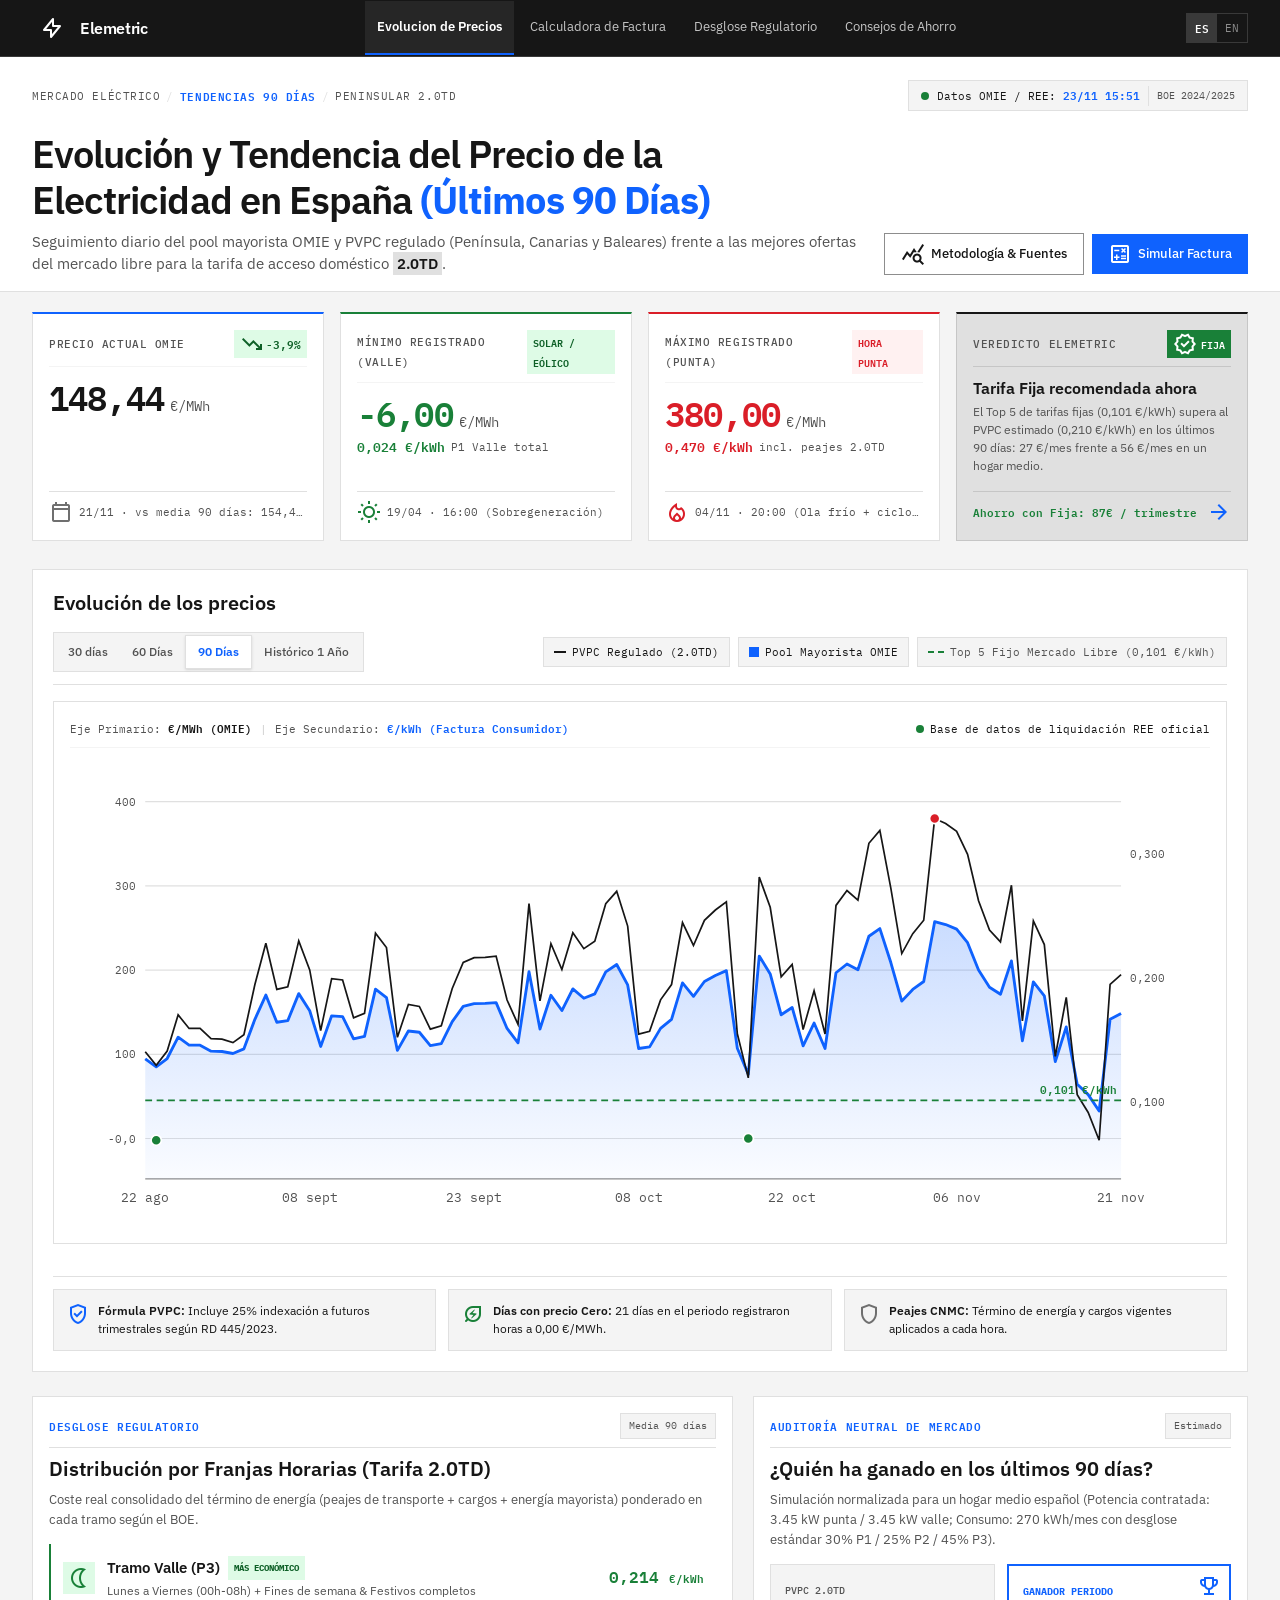
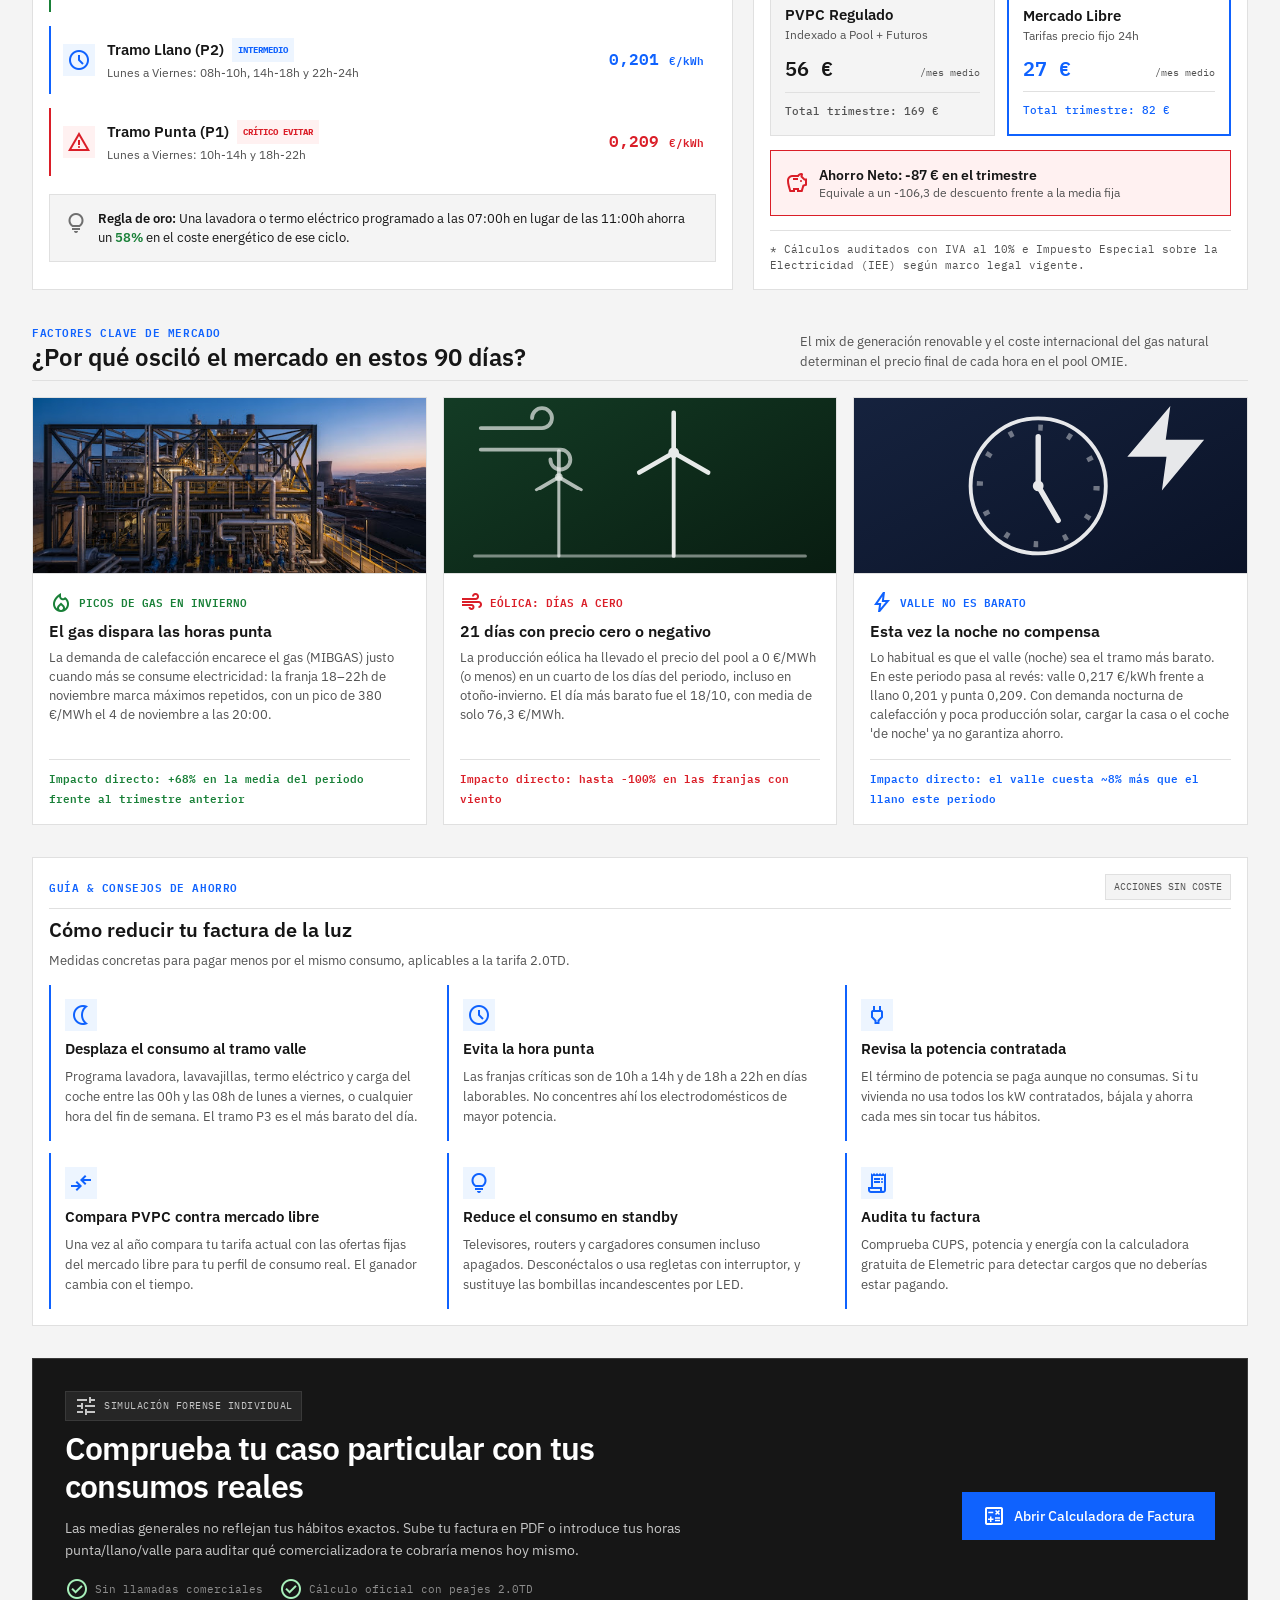
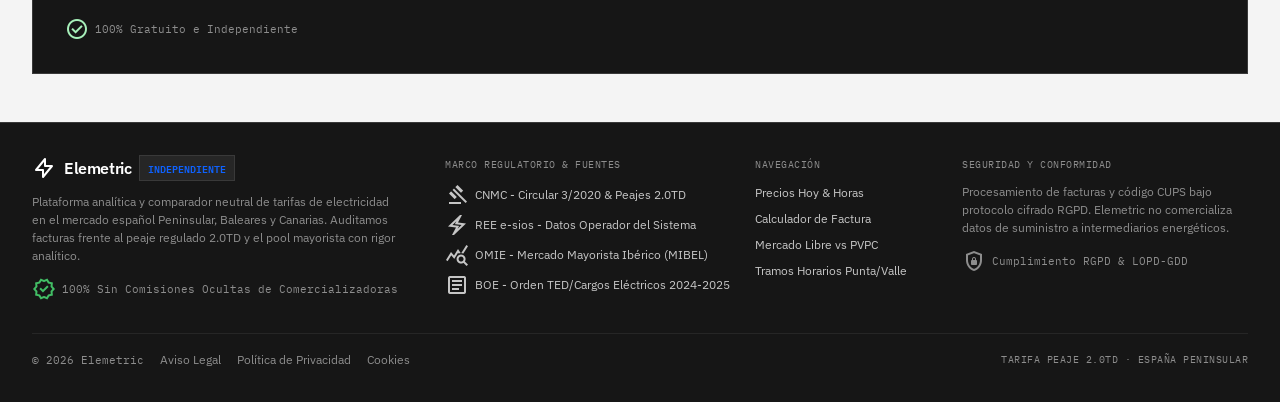
==== commit 6a490de0: "build: 2026-11-23 from elemetric@d6864a2" ====
--- a/es/index.html
+++ b/es/index.html
@@ -26,7 +26,7 @@
 
 
 
-<div class="hidden 2xl:flex items-center gap-2 px-2.5 py-1 bg-[#262626] border border-[#393939] font-mono text-[12px]"><span class="flex h-2 w-2 relative"><span class="animate-ping absolute inline-flex h-full w-full rounded-full bg-tertiary-fixed-dim opacity-75"></span><span class="relative inline-flex rounded-full h-2 w-2 bg-tertiary-fixed-dim"></span></span><span class="text-[#c6c6c6]">Pool PVPC:</span><span class="font-semibold text-white">0,195 €/kWh</span><span class="opacity-30">|</span><span class="text-[#c6c6c6]">OMIE:</span><span class="font-semibold text-white">141,71 €/MWh</span></div>
+<div class="hidden 2xl:flex items-center gap-2 px-2.5 py-1 bg-[#262626] border border-[#393939] font-mono text-[12px]"><span class="flex h-2 w-2 relative"><span class="animate-ping absolute inline-flex h-full w-full rounded-full bg-tertiary-fixed-dim opacity-75"></span><span class="relative inline-flex rounded-full h-2 w-2 bg-tertiary-fixed-dim"></span></span><span class="text-[#c6c6c6]">Pool PVPC:</span><span class="font-semibold text-white">0,203 €/kWh</span><span class="opacity-30">|</span><span class="text-[#c6c6c6]">OMIE:</span><span class="font-semibold text-white">148,44 €/MWh</span></div>
 
 </div><nav class="hidden xl:flex items-center gap-1"><a class="px-3 py-4 text-[13px] text-white font-semibold bg-[#262626] border-b-2 border-primary" data-path="precios-hoy-historico" href="#">Evolucion de Precios</a><a class="px-3 py-4 text-[13px] text-[#c6c6c6] hover:text-white hover:bg-[#262626] transition-colors border-b-2 border-transparent" data-path="calculadora-de-factura" href="https://compare.elemetric.comtom.engineering">Calculadora de Factura</a><a class="px-3 py-4 text-[13px] text-[#c6c6c6] hover:text-white hover:bg-[#262626] transition-colors border-b-2 border-transparent" data-path="tarifas-libres-vs-pvpc" href="#analisis-comparativo">Desglose Regulatorio</a><a class="px-3 py-4 text-[13px] text-[#c6c6c6] hover:text-white hover:bg-[#262626] transition-colors border-b-2 border-transparent" data-path="guia-consejos-ahorro" href="#consejos-ahorro">Consejos de Ahorro</a></nav><div class="flex items-center gap-3 shrink-0"><div class="flex items-center border border-[#393939] text-[11px] font-mono"><button class="px-2 py-1 bg-[#393939] text-white font-semibold" type="button">ES</button><a class="px-2 py-1 text-[#8d8d8d] hover:text-white transition-colors" href="/en/">EN</a></div></div></div></div></header>
 <main class="w-full pt-14 bg-[#f4f4f4] min-h-[calc(100vh-56px)]"><div class="flex flex-col w-full">
@@ -48,7 +48,7 @@
 
 <div class="flex items-center gap-2 bg-[#f4f4f4] border border-[#e0e0e0] px-3 py-1 text-[12px]">
 <span class="inline-block w-2 h-2 rounded-full bg-tertiary animate-pulse"></span>
-<span class="font-mono text-[11px] text-on-surface">Datos OMIE / REE: <strong class="text-primary font-semibold">22/11 13:14</strong></span>
+<span class="font-mono text-[11px] text-on-surface">Datos OMIE / REE: <strong class="text-primary font-semibold">23/11 15:51</strong></span>
 <span class="border-l border-[#e0e0e0] pl-2 font-mono text-[10px] text-on-surface-variant">BOE 2024/2025</span>
 </div>
 
@@ -91,18 +91,18 @@
 
 <span class="inline-flex items-center gap-0.5 px-1.5 py-0.5 font-mono text-[11px] bg-[#defbe6] text-[#0e6027] font-semibold">
 <span class="material-symbols-outlined text-[13px]">trending_down</span>
--8,1%
+-3,9%
 </span>
 
 </div>
 <div class="mt-3 flex items-baseline gap-1.5">
-<span class="font-mono text-[34px] leading-[38px] text-on-surface font-semibold tracking-tight">141,71</span>
+<span class="font-mono text-[34px] leading-[38px] text-on-surface font-semibold tracking-tight">148,44</span>
 <span class="font-mono text-[14px] text-on-surface-variant">€/MWh</span>
 </div>
 </div>
 <div class="mt-4 pt-2 border-t border-[#e0e0e0] text-on-surface-variant font-mono text-[11px] flex items-center gap-1.5">
 <span class="material-symbols-outlined text-[15px] text-secondary">calendar_today</span>
-<span class="truncate">20/11 · vs media 90 días: 154,16 €/MWh</span>
+<span class="truncate">21/11 · vs media 90 días: 154,48 €/MWh</span>
 </div>
 </div>
 
@@ -181,7 +181,7 @@
 </div>
 <div class="mt-2.5">
 <h2 class="font-headline text-[16px] leading-[22px] text-on-surface font-semibold">Tarifa Fija recomendada ahora</h2>
-<p class="text-[12px] leading-[18px] text-on-surface-variant mt-1">El Top 5 de tarifas fijas (0,101 €/kWh) supera al PVPC estimado (0,209 €/kWh) en los últimos 90 días: 27 €/mes frente a 56 €/mes en un hogar medio.</p>
+<p class="text-[12px] leading-[18px] text-on-surface-variant mt-1">El Top 5 de tarifas fijas (0,101 €/kWh) supera al PVPC estimado (0,210 €/kWh) en los últimos 90 días: 27 €/mes frente a 56 €/mes en un hogar medio.</p>
 </div>
 </div>
 <div class="mt-4 pt-2 border-t border-[#c6c6c6] flex items-center justify-between"><span class="font-mono text-[11px] text-tertiary font-semibold">Ahorro con Fija: 87€ / trimestre</span>
@@ -315,7 +315,7 @@
 </div>
 </div>
 <div class="text-right">
-<span class="block font-mono text-[16px] leading-[20px] text-primary font-semibold">0,200 <span class="text-[11px]">€/kWh</span></span>
+<span class="block font-mono text-[16px] leading-[20px] text-primary font-semibold">0,201 <span class="text-[11px]">€/kWh</span></span>
 
 
 </div>
@@ -334,7 +334,7 @@
 </div>
 </div>
 <div class="text-right">
-<span class="block font-mono text-[16px] leading-[20px] text-error font-semibold">0,208 <span class="text-[11px]">€/kWh</span></span>
+<span class="block font-mono text-[16px] leading-[20px] text-error font-semibold">0,209 <span class="text-[11px]">€/kWh</span></span>
 
 
 </div>
@@ -370,7 +370,7 @@
 <span class="font-mono text-[20px] leading-[24px] text-on-surface font-semibold">56 €</span>
 <span class="font-mono text-[10px] text-on-surface-variant">/mes medio</span>
 </div>
-<div class="mt-2 pt-2 border-t border-[#e0e0e0] font-mono text-[11px] text-on-surface-variant font-medium">Total trimestre: 168 €</div>
+<div class="mt-2 pt-2 border-t border-[#e0e0e0] font-mono text-[11px] text-on-surface-variant font-medium">Total trimestre: 169 €</div>
 </div>
 
 <div class="p-3.5 bg-white border-2 border-primary flex flex-col justify-between relative">
@@ -395,7 +395,7 @@
 <span class="material-symbols-outlined text-error text-[22px] shrink-0">savings</span>
 <div>
 <span class="font-headline text-[14px] leading-[19px] text-on-surface font-semibold">Ahorro Neto: -87 € en el trimestre</span>
-<span class="text-[12px] leading-[16px] text-on-surface-variant block">Equivale a un -105,8 de descuento frente a la media fija</span>
+<span class="text-[12px] leading-[16px] text-on-surface-variant block">Equivale a un -106,3 de descuento frente a la media fija</span>
 </div>
 </div>
 </div>
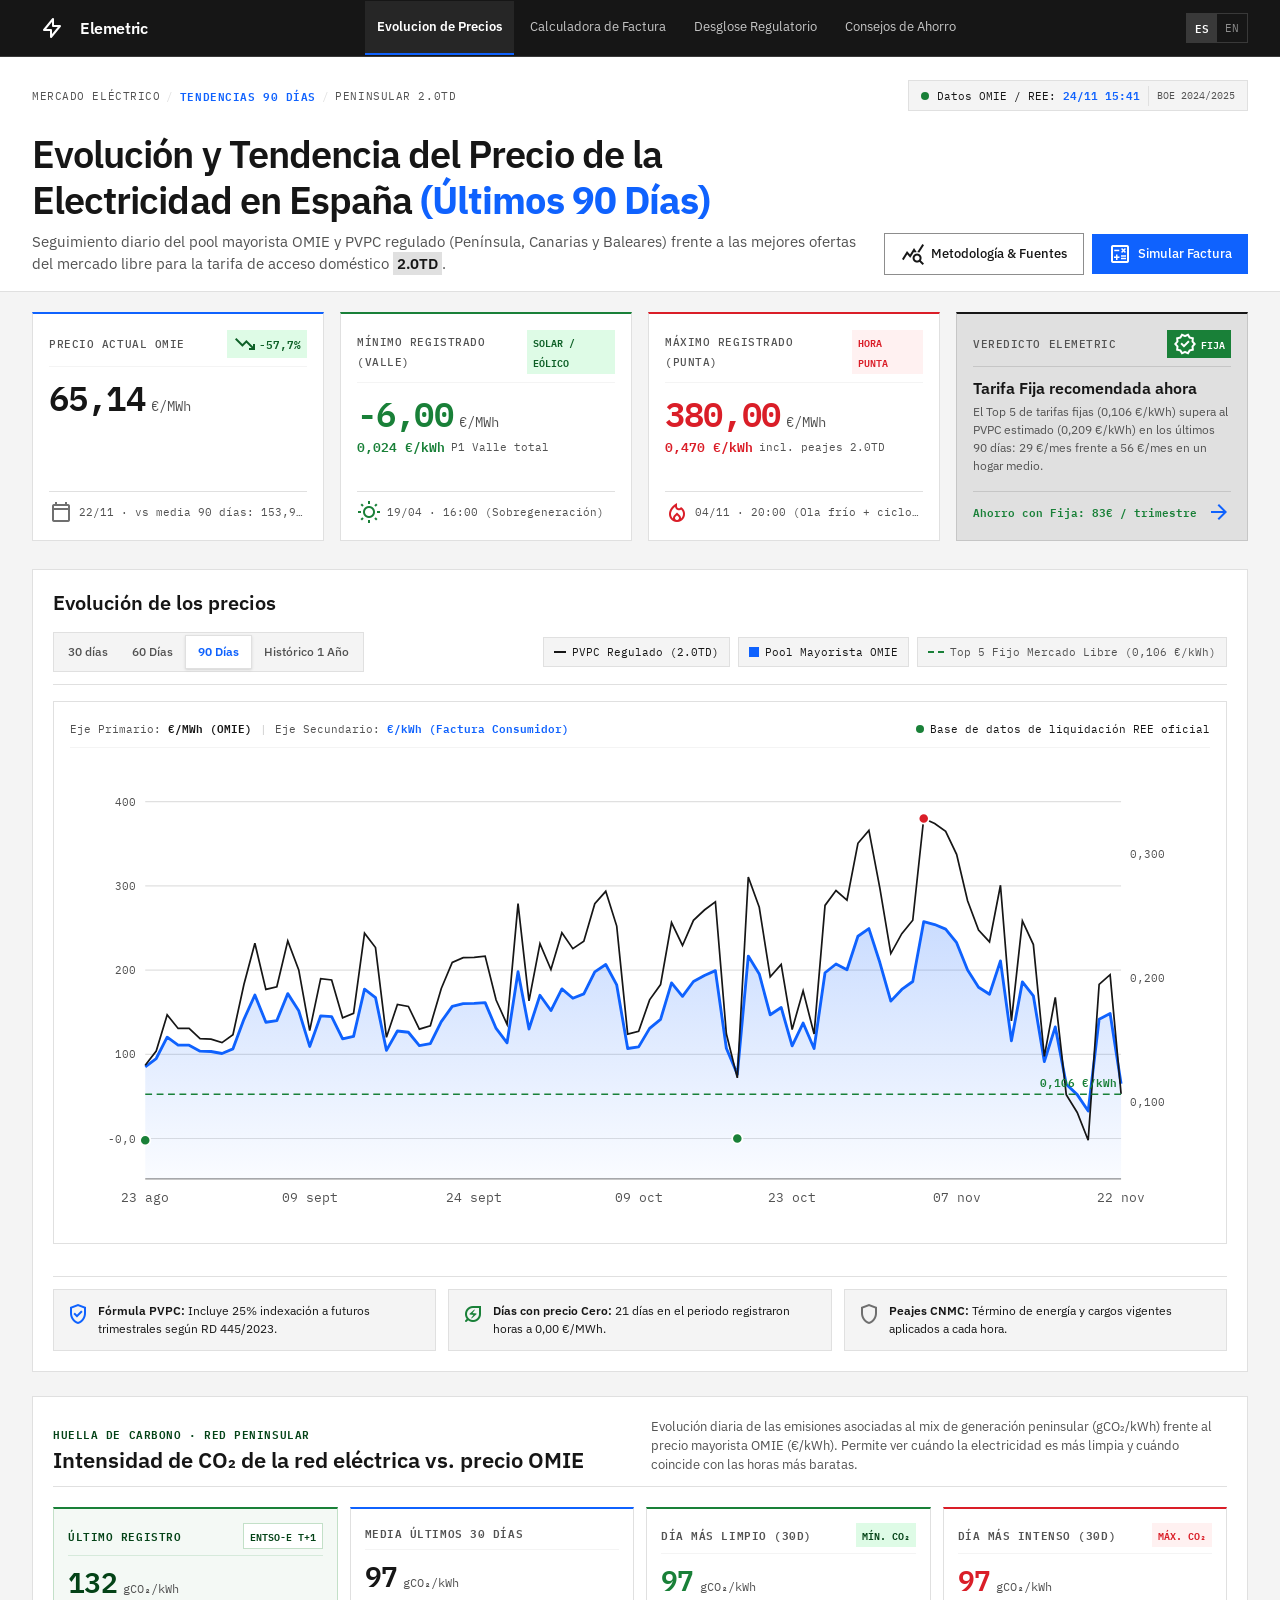
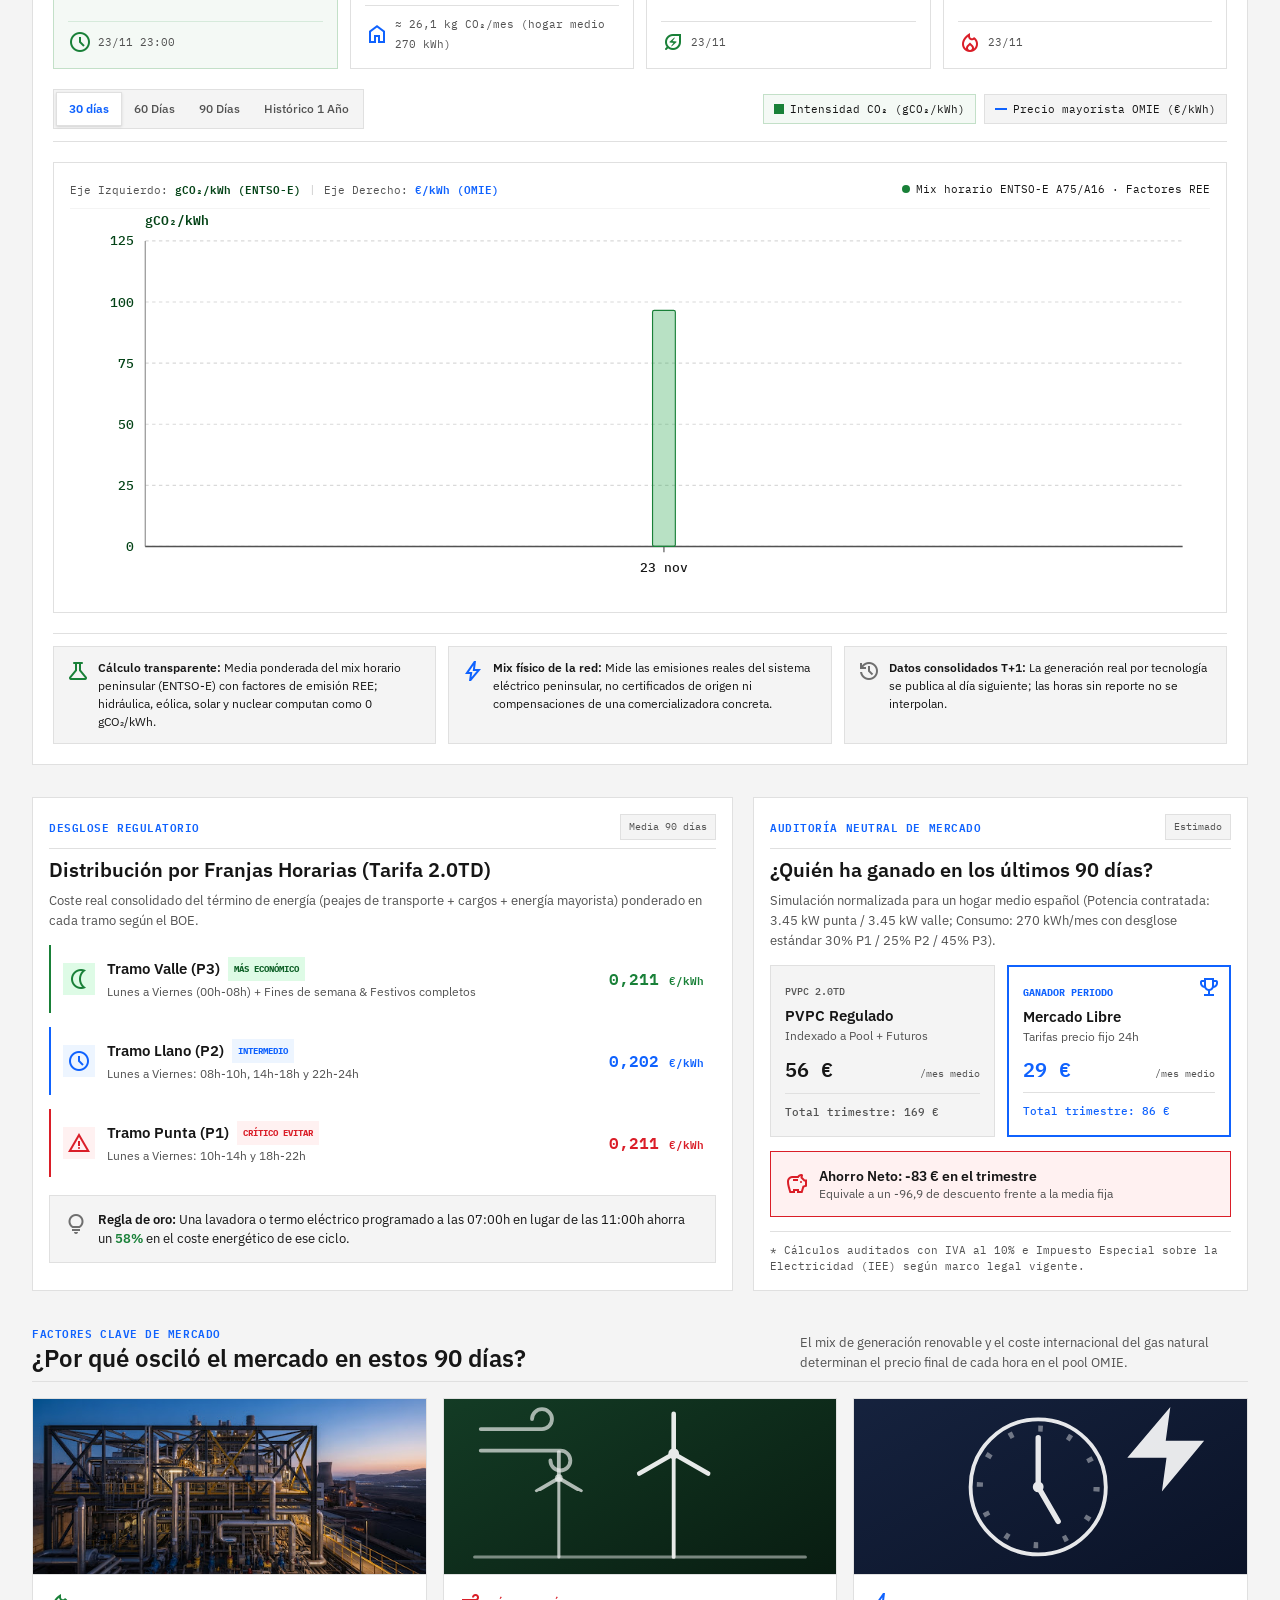
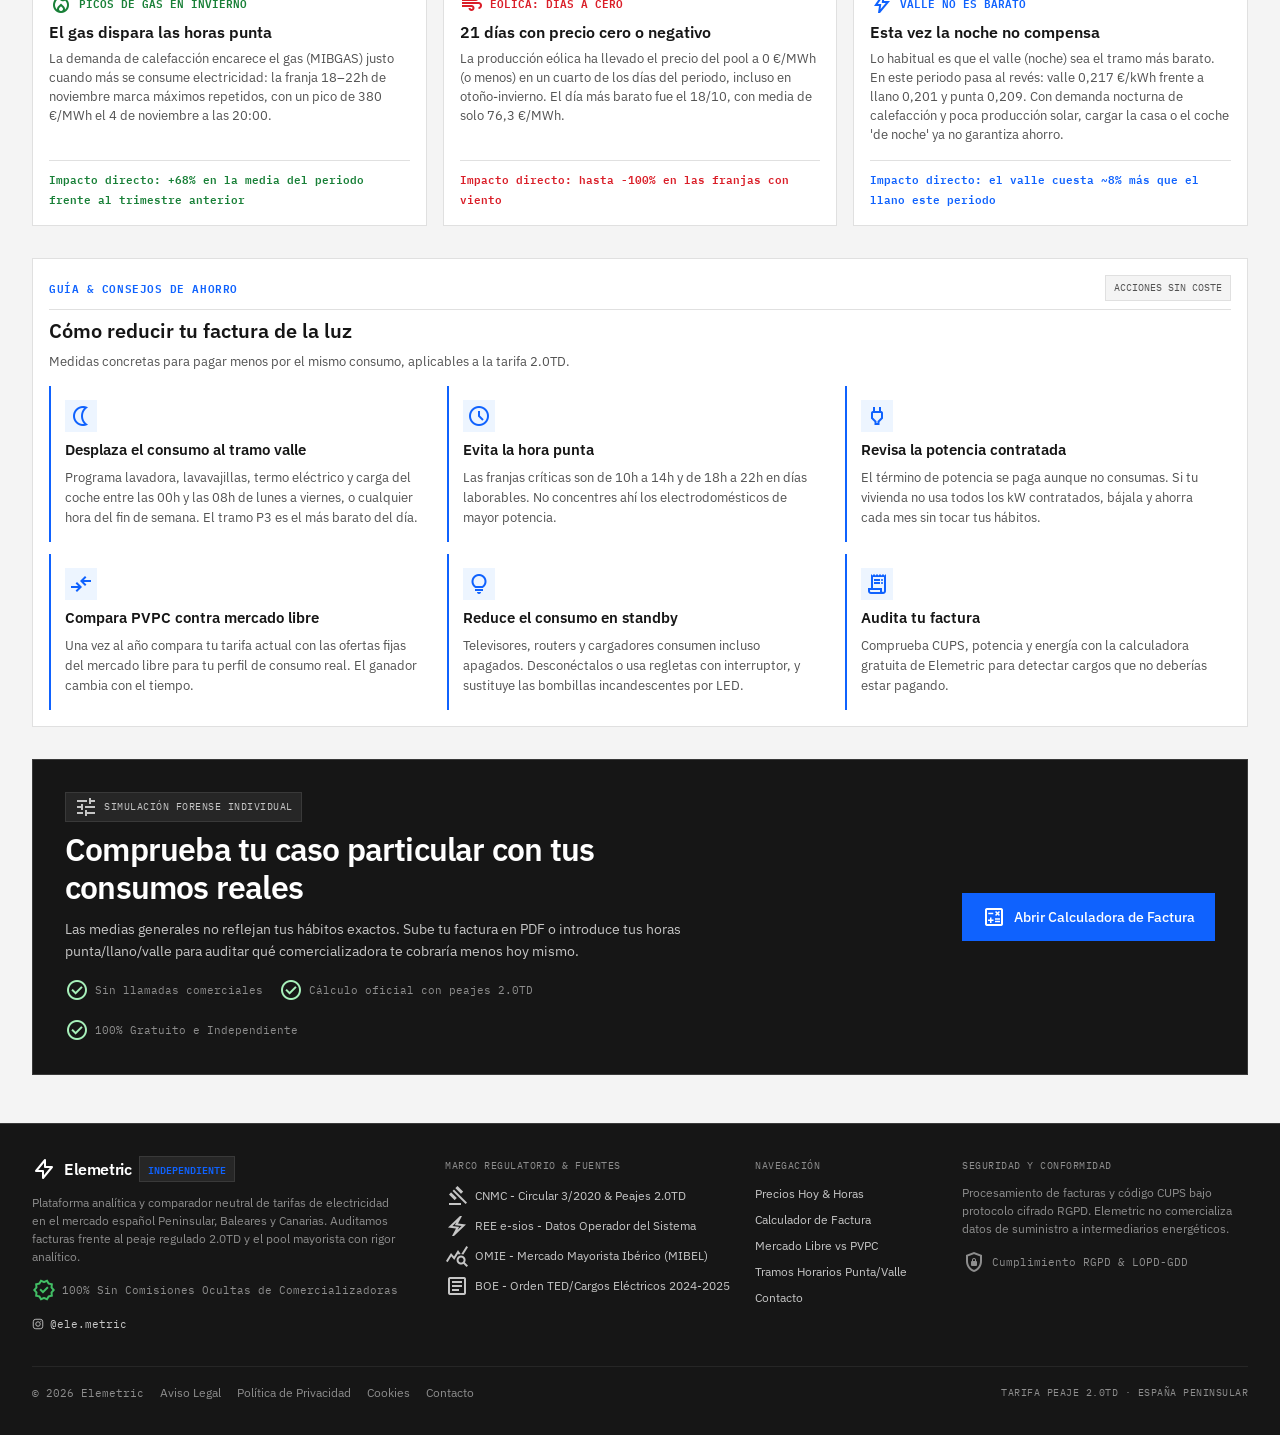
==== commit bb3e3ff6: "build: 2026-11-24 from elemetric@9ebbd96" ====
--- a/es/index.html
+++ b/es/index.html
@@ -26,7 +26,7 @@
 
 
 
-<div class="hidden 2xl:flex items-center gap-2 px-2.5 py-1 bg-[#262626] border border-[#393939] font-mono text-[12px]"><span class="flex h-2 w-2 relative"><span class="animate-ping absolute inline-flex h-full w-full rounded-full bg-tertiary-fixed-dim opacity-75"></span><span class="relative inline-flex rounded-full h-2 w-2 bg-tertiary-fixed-dim"></span></span><span class="text-[#c6c6c6]">Pool PVPC:</span><span class="font-semibold text-white">0,203 €/kWh</span><span class="opacity-30">|</span><span class="text-[#c6c6c6]">OMIE:</span><span class="font-semibold text-white">148,44 €/MWh</span></div>
+<div class="hidden 2xl:flex items-center gap-2 px-2.5 py-1 bg-[#262626] border border-[#393939] font-mono text-[12px]"><span class="flex h-2 w-2 relative"><span class="animate-ping absolute inline-flex h-full w-full rounded-full bg-tertiary-fixed-dim opacity-75"></span><span class="relative inline-flex rounded-full h-2 w-2 bg-tertiary-fixed-dim"></span></span><span class="text-[#c6c6c6]">Pool PVPC:</span><span class="font-semibold text-white">0,106 €/kWh</span><span class="opacity-30">|</span><span class="text-[#c6c6c6]">OMIE:</span><span class="font-semibold text-white">65,14 €/MWh</span><span class="opacity-30">|</span><a class="inline-flex items-center gap-1.5 hover:underline" href="#intensidad-co2"><span class="text-[#c6c6c6]">Red CO₂:</span><span class="font-semibold text-white">132 g/kWh</span></a></div>
 
 </div><nav class="hidden xl:flex items-center gap-1"><a class="px-3 py-4 text-[13px] text-white font-semibold bg-[#262626] border-b-2 border-primary" data-path="precios-hoy-historico" href="#">Evolucion de Precios</a><a class="px-3 py-4 text-[13px] text-[#c6c6c6] hover:text-white hover:bg-[#262626] transition-colors border-b-2 border-transparent" data-path="calculadora-de-factura" href="https://compare.elemetric.comtom.engineering">Calculadora de Factura</a><a class="px-3 py-4 text-[13px] text-[#c6c6c6] hover:text-white hover:bg-[#262626] transition-colors border-b-2 border-transparent" data-path="tarifas-libres-vs-pvpc" href="#analisis-comparativo">Desglose Regulatorio</a><a class="px-3 py-4 text-[13px] text-[#c6c6c6] hover:text-white hover:bg-[#262626] transition-colors border-b-2 border-transparent" data-path="guia-consejos-ahorro" href="#consejos-ahorro">Consejos de Ahorro</a></nav><div class="flex items-center gap-3 shrink-0"><div class="flex items-center border border-[#393939] text-[11px] font-mono"><button class="px-2 py-1 bg-[#393939] text-white font-semibold" type="button">ES</button><a class="px-2 py-1 text-[#8d8d8d] hover:text-white transition-colors" href="/en/">EN</a></div></div></div></div></header>
 <main class="w-full pt-14 bg-[#f4f4f4] min-h-[calc(100vh-56px)]"><div class="flex flex-col w-full">
@@ -48,7 +48,7 @@
 
 <div class="flex items-center gap-2 bg-[#f4f4f4] border border-[#e0e0e0] px-3 py-1 text-[12px]">
 <span class="inline-block w-2 h-2 rounded-full bg-tertiary animate-pulse"></span>
-<span class="font-mono text-[11px] text-on-surface">Datos OMIE / REE: <strong class="text-primary font-semibold">23/11 15:51</strong></span>
+<span class="font-mono text-[11px] text-on-surface">Datos OMIE / REE: <strong class="text-primary font-semibold">24/11 15:41</strong></span>
 <span class="border-l border-[#e0e0e0] pl-2 font-mono text-[10px] text-on-surface-variant">BOE 2024/2025</span>
 </div>
 
@@ -91,18 +91,18 @@
 
 <span class="inline-flex items-center gap-0.5 px-1.5 py-0.5 font-mono text-[11px] bg-[#defbe6] text-[#0e6027] font-semibold">
 <span class="material-symbols-outlined text-[13px]">trending_down</span>
--3,9%
+-57,7%
 </span>
 
 </div>
 <div class="mt-3 flex items-baseline gap-1.5">
-<span class="font-mono text-[34px] leading-[38px] text-on-surface font-semibold tracking-tight">148,44</span>
+<span class="font-mono text-[34px] leading-[38px] text-on-surface font-semibold tracking-tight">65,14</span>
 <span class="font-mono text-[14px] text-on-surface-variant">€/MWh</span>
 </div>
 </div>
 <div class="mt-4 pt-2 border-t border-[#e0e0e0] text-on-surface-variant font-mono text-[11px] flex items-center gap-1.5">
 <span class="material-symbols-outlined text-[15px] text-secondary">calendar_today</span>
-<span class="truncate">21/11 · vs media 90 días: 154,48 €/MWh</span>
+<span class="truncate">22/11 · vs media 90 días: 153,95 €/MWh</span>
 </div>
 </div>
 
@@ -181,10 +181,10 @@
 </div>
 <div class="mt-2.5">
 <h2 class="font-headline text-[16px] leading-[22px] text-on-surface font-semibold">Tarifa Fija recomendada ahora</h2>
-<p class="text-[12px] leading-[18px] text-on-surface-variant mt-1">El Top 5 de tarifas fijas (0,101 €/kWh) supera al PVPC estimado (0,210 €/kWh) en los últimos 90 días: 27 €/mes frente a 56 €/mes en un hogar medio.</p>
-</div>
-</div>
-<div class="mt-4 pt-2 border-t border-[#c6c6c6] flex items-center justify-between"><span class="font-mono text-[11px] text-tertiary font-semibold">Ahorro con Fija: 87€ / trimestre</span>
+<p class="text-[12px] leading-[18px] text-on-surface-variant mt-1">El Top 5 de tarifas fijas (0,106 €/kWh) supera al PVPC estimado (0,209 €/kWh) en los últimos 90 días: 29 €/mes frente a 56 €/mes en un hogar medio.</p>
+</div>
+</div>
+<div class="mt-4 pt-2 border-t border-[#c6c6c6] flex items-center justify-between"><span class="font-mono text-[11px] text-tertiary font-semibold">Ahorro con Fija: 83€ / trimestre</span>
 <span class="material-symbols-outlined text-primary text-[18px]">arrow_forward</span>
 </div>
 </div>
@@ -222,7 +222,7 @@
 </div>
 <div class="flex items-center gap-1.5 px-2.5 py-1 bg-[#f4f4f4] border border-[#e0e0e0] text-on-surface-variant">
 <span class="w-4 border-t-2 border-dashed border-tertiary"></span>
-<span>Top 5 Fijo Mercado Libre (0,101 €/kWh)</span>
+<span>Top 5 Fijo Mercado Libre (0,106 €/kWh)</span>
 </div>
 </div>
 </div>
@@ -266,6 +266,143 @@
 
 
 
+<section class="w-full px-4 lg:px-8 py-4" id="intensidad-co2">
+<div class="max-w-[1440px] mx-auto bg-white border border-[#e0e0e0] p-5 flex flex-col gap-5">
+
+<div class="flex flex-col lg:flex-row lg:items-end justify-between gap-2 pb-3 border-b border-[#e0e0e0]">
+<div>
+<span class="font-mono text-[11px] uppercase text-[#044317] font-semibold tracking-wider">HUELLA DE CARBONO · RED PENINSULAR</span>
+<h2 class="font-headline text-[22px] leading-[28px] text-on-surface font-semibold mt-0.5">Intensidad de CO₂ de la red eléctrica vs. precio OMIE</h2>
+</div>
+<p class="text-[13px] leading-[19px] text-on-surface-variant max-w-xl">Evolución diaria de las emisiones asociadas al mix de generación peninsular (gCO₂/kWh) frente al precio mayorista OMIE (€/kWh). Permite ver cuándo la electricidad es más limpia y cuándo coincide con las horas más baratas.</p>
+</div>
+
+<div class="grid grid-cols-1 sm:grid-cols-2 xl:grid-cols-4 gap-3">
+
+<div class="bg-[#f4f9f5] border border-[#c3e0c8] p-3.5 flex flex-col justify-between border-t-2 border-t-[#198038]">
+<div>
+<div class="flex items-center justify-between pb-1.5 border-b border-[#d6eadb]">
+<span class="font-mono text-[11px] uppercase text-[#044317] font-semibold tracking-wider">ÚLTIMO REGISTRO</span>
+<span class="px-1.5 py-0.5 font-mono text-[10px] bg-white border border-[#c3e0c8] text-[#044317] font-semibold">ENTSO-E T&#43;1</span>
+</div>
+<div class="mt-2.5 flex items-baseline gap-1.5">
+<span class="font-mono text-[28px] leading-[32px] text-[#044317] font-semibold tracking-tight">132</span>
+<span class="font-mono text-[12px] text-on-surface-variant">gCO₂/kWh</span>
+</div>
+</div>
+<div class="mt-3 pt-2 border-t border-[#d6eadb] text-on-surface-variant font-mono text-[11px] flex items-center gap-1.5">
+<span class="material-symbols-outlined text-[14px] text-[#198038]">schedule</span>
+<span>23/11 23:00</span>
+</div>
+</div>
+
+<div class="bg-white border border-[#e0e0e0] p-3.5 flex flex-col justify-between border-t-2 border-t-primary">
+<div>
+<div class="flex items-center justify-between pb-1.5 border-b border-[#f4f4f4]">
+<span class="font-mono text-[11px] uppercase text-on-surface-variant font-semibold tracking-wider">MEDIA ÚLTIMOS 30 DÍAS</span>
+</div>
+<div class="mt-2.5 flex items-baseline gap-1.5">
+<span class="font-mono text-[28px] leading-[32px] text-on-surface font-semibold tracking-tight">97</span>
+<span class="font-mono text-[12px] text-on-surface-variant">gCO₂/kWh</span>
+</div>
+</div>
+<div class="mt-3 pt-2 border-t border-[#e0e0e0] text-on-surface-variant font-mono text-[11px] flex items-center gap-1.5">
+<span class="material-symbols-outlined text-[14px] text-primary">home</span>
+<span>≈ 26,1 kg CO₂/mes (hogar medio 270 kWh)</span>
+</div>
+</div>
+
+
+<div class="bg-white border border-[#e0e0e0] p-3.5 flex flex-col justify-between border-t-2 border-t-tertiary">
+<div>
+<div class="flex items-center justify-between pb-1.5 border-b border-[#f4f4f4]">
+<span class="font-mono text-[11px] uppercase text-on-surface-variant font-semibold tracking-wider">DÍA MÁS LIMPIO (30D)</span>
+<span class="px-1.5 py-0.5 font-mono text-[10px] bg-[#defbe6] text-[#044317] font-semibold">MÍN. CO₂</span>
+</div>
+<div class="mt-2.5 flex items-baseline gap-1.5">
+<span class="font-mono text-[28px] leading-[32px] text-tertiary font-semibold tracking-tight">97</span>
+<span class="font-mono text-[12px] text-on-surface-variant">gCO₂/kWh</span>
+</div>
+</div>
+<div class="mt-3 pt-2 border-t border-[#e0e0e0] text-on-surface-variant font-mono text-[11px] flex items-center gap-1.5">
+<span class="material-symbols-outlined text-[14px] text-tertiary">energy_savings_leaf</span>
+<span class="truncate">23/11</span>
+</div>
+</div>
+
+
+<div class="bg-white border border-[#e0e0e0] p-3.5 flex flex-col justify-between border-t-2 border-t-error">
+<div>
+<div class="flex items-center justify-between pb-1.5 border-b border-[#f4f4f4]">
+<span class="font-mono text-[11px] uppercase text-on-surface-variant font-semibold tracking-wider">DÍA MÁS INTENSO (30D)</span>
+<span class="px-1.5 py-0.5 font-mono text-[10px] bg-error-container text-error font-semibold">MÁX. CO₂</span>
+</div>
+<div class="mt-2.5 flex items-baseline gap-1.5">
+<span class="font-mono text-[28px] leading-[32px] text-error font-semibold tracking-tight">97</span>
+<span class="font-mono text-[12px] text-on-surface-variant">gCO₂/kWh</span>
+</div>
+</div>
+<div class="mt-3 pt-2 border-t border-[#e0e0e0] text-on-surface-variant font-mono text-[11px] flex items-center gap-1.5">
+<span class="material-symbols-outlined text-[14px] text-error">local_fire_department</span>
+<span class="truncate">23/11</span>
+</div>
+</div>
+</div>
+
+<div class="flex flex-col lg:flex-row lg:items-center justify-between gap-3 pb-3 border-b border-[#e0e0e0]">
+<div class="flex flex-wrap items-center bg-[#f4f4f4] border border-[#e0e0e0] p-0.5">
+<button class="px-3 py-1.5 text-[12px] font-semibold bg-white text-primary border border-[#e0e0e0] shadow-sm" type="button" data-carbon-range="30">30 días</button>
+<button class="px-3 py-1.5 text-[12px] font-medium text-on-surface-variant hover:text-on-surface transition-colors" type="button" data-carbon-range="60">60 Días</button>
+<button class="px-3 py-1.5 text-[12px] font-medium text-on-surface-variant hover:text-on-surface transition-colors" type="button" data-carbon-range="90">90 Días</button>
+<button class="px-3 py-1.5 text-[12px] font-medium text-on-surface-variant hover:text-on-surface transition-colors" type="button" data-carbon-range="365">Histórico 1 Año</button>
+</div>
+
+<div class="flex flex-wrap items-center gap-2 font-mono text-[11px]">
+<div class="flex items-center gap-1.5 px-2.5 py-1 bg-[#f4f9f5] border border-[#c3e0c8] text-on-surface">
+<span class="w-2.5 h-2.5 bg-[#198038]"></span>
+<span>Intensidad CO₂ (gCO₂/kWh)</span>
+</div>
+<div class="flex items-center gap-1.5 px-2.5 py-1 bg-[#f4f4f4] border border-[#e0e0e0] text-on-surface">
+<span class="w-3 h-0.5 bg-primary"></span>
+<span>Precio mayorista OMIE (€/kWh)</span>
+</div>
+</div>
+</div>
+
+<div class="relative w-full overflow-hidden bg-white border border-[#e0e0e0] p-4">
+<div class="flex flex-wrap items-center justify-between gap-2 font-mono text-[11px] text-on-surface-variant pb-2 border-b border-[#f4f4f4]">
+<div class="flex flex-wrap items-center gap-2">
+<span>Eje Izquierdo: <strong class="text-[#044317] font-semibold">gCO₂/kWh (ENTSO-E)</strong></span>
+<span class="text-[#c6c6c6]">|</span>
+<span>Eje Derecho: <strong class="text-primary font-semibold">€/kWh (OMIE)</strong></span>
+</div>
+<div class="flex items-center gap-1.5">
+<span class="inline-block w-2 h-2 rounded-full bg-tertiary"></span>
+<span class="text-on-surface">Mix horario ENTSO-E A75/A16 · Factores REE</span>
+</div>
+</div>
+<div id="carbon-chart"></div>
+</div>
+
+<div class="pt-3 border-t border-[#e0e0e0] grid grid-cols-1 md:grid-cols-3 gap-3">
+<div class="flex items-start gap-2 bg-[#f4f4f4] p-3 border border-[#e0e0e0]">
+<span class="material-symbols-outlined text-tertiary text-[18px] shrink-0">science</span>
+<p class="text-[12px] leading-[18px] text-on-surface"><strong class="font-semibold text-on-surface">Cálculo transparente:</strong> Media ponderada del mix horario peninsular (ENTSO-E) con factores de emisión REE; hidráulica, eólica, solar y nuclear computan como 0 gCO₂/kWh.</p>
+</div>
+<div class="flex items-start gap-2 bg-[#f4f4f4] p-3 border border-[#e0e0e0]">
+<span class="material-symbols-outlined text-primary text-[18px] shrink-0">bolt</span>
+<p class="text-[12px] leading-[18px] text-on-surface"><strong class="font-semibold text-on-surface">Mix físico de la red:</strong> Mide las emisiones reales del sistema eléctrico peninsular, no certificados de origen ni compensaciones de una comercializadora concreta.</p>
+</div>
+<div class="flex items-start gap-2 bg-[#f4f4f4] p-3 border border-[#e0e0e0]">
+<span class="material-symbols-outlined text-secondary text-[18px] shrink-0">history</span>
+<p class="text-[12px] leading-[18px] text-on-surface"><strong class="font-semibold text-on-surface">Datos consolidados T&#43;1:</strong> La generación real por tecnología se publica al día siguiente; las horas sin reporte no se interpolan.</p>
+</div>
+</div>
+</div>
+<script src="/js/carbon-chart.js" defer></script>
+</section>
+
+
 
 <section class="w-full px-4 lg:px-8 py-4" id="analisis-comparativo">
 
@@ -296,7 +433,7 @@
 </div>
 </div>
 <div class="text-right">
-<span class="block font-mono text-[16px] leading-[20px] text-tertiary font-semibold">0,214 <span class="text-[11px]">€/kWh</span></span>
+<span class="block font-mono text-[16px] leading-[20px] text-tertiary font-semibold">0,211 <span class="text-[11px]">€/kWh</span></span>
 
 
 </div>
@@ -315,7 +452,7 @@
 </div>
 </div>
 <div class="text-right">
-<span class="block font-mono text-[16px] leading-[20px] text-primary font-semibold">0,201 <span class="text-[11px]">€/kWh</span></span>
+<span class="block font-mono text-[16px] leading-[20px] text-primary font-semibold">0,202 <span class="text-[11px]">€/kWh</span></span>
 
 
 </div>
@@ -334,7 +471,7 @@
 </div>
 </div>
 <div class="text-right">
-<span class="block font-mono text-[16px] leading-[20px] text-error font-semibold">0,209 <span class="text-[11px]">€/kWh</span></span>
+<span class="block font-mono text-[16px] leading-[20px] text-error font-semibold">0,211 <span class="text-[11px]">€/kWh</span></span>
 
 
 </div>
@@ -381,10 +518,10 @@
 <p class="text-[12px] leading-[16px] text-on-surface-variant mt-0.5">Tarifas precio fijo 24h</p>
 </div>
 <div class="mt-3 flex items-baseline justify-between">
-<span class="font-mono text-[20px] leading-[24px] text-primary font-semibold">27 €</span>
+<span class="font-mono text-[20px] leading-[24px] text-primary font-semibold">29 €</span>
 <span class="font-mono text-[10px] text-on-surface-variant">/mes medio</span>
 </div>
-<div class="mt-2 pt-2 border-t border-[#e0e0e0] font-mono text-[11px] text-primary font-medium">Total trimestre: 82 €</div>
+<div class="mt-2 pt-2 border-t border-[#e0e0e0] font-mono text-[11px] text-primary font-medium">Total trimestre: 86 €</div>
 </div>
 </div>
 
@@ -394,8 +531,8 @@
 <div class="flex items-center gap-2.5">
 <span class="material-symbols-outlined text-error text-[22px] shrink-0">savings</span>
 <div>
-<span class="font-headline text-[14px] leading-[19px] text-on-surface font-semibold">Ahorro Neto: -87 € en el trimestre</span>
-<span class="text-[12px] leading-[16px] text-on-surface-variant block">Equivale a un -106,3 de descuento frente a la media fija</span>
+<span class="font-headline text-[14px] leading-[19px] text-on-surface font-semibold">Ahorro Neto: -83 € en el trimestre</span>
+<span class="text-[12px] leading-[16px] text-on-surface-variant block">Equivale a un -96,9 de descuento frente a la media fija</span>
 </div>
 </div>
 </div>
@@ -583,6 +720,51 @@
     <svg class="w-6 h-6 text-white" fill="none" stroke="currentColor" viewBox="0 0 24 24">
 		<path stroke-linecap="round" stroke-linejoin="round" stroke-width="2" d="M13 10V3L4 14h7v7l9-11h-7z"></path>
 	</svg>
-    <span class="font-headline text-[16px] font-semibold tracking-tight text-white">Elemetric</span><span class="px-2 py-0.5 bg-[#262626] border border-[#393939] font-mono text-[10px] uppercase text-primary font-semibold">Independiente</span></div><p class="text-[12px] leading-[18px] text-[#8d8d8d] pr-4">Plataforma analítica y comparador neutral de tarifas de electricidad en el mercado español Peninsular, Baleares y Canarias. Auditamos facturas frente al peaje regulado 2.0TD y el pool mayorista con rigor analítico.</p><div class="flex items-center gap-1.5 font-mono text-[11px] text-[#8d8d8d]"><span class="material-symbols-outlined text-[14px] text-tertiary-fixed-dim">verified</span>100% Sin Comisiones Ocultas de Comercializadoras</div></div><div class="lg:col-span-3 flex flex-col gap-2"><span class="font-mono text-[10px] uppercase tracking-wider text-[#8d8d8d]">MARCO REGULATORIO &amp; FUENTES</span><ul class="flex flex-col gap-1.5 text-[12px]"><li class="flex items-center gap-1.5 text-[#c6c6c6] hover:text-white"><span class="material-symbols-outlined text-[14px]">gavel</span><span>CNMC - Circular 3/2020 &amp; Peajes 2.0TD</span></li><li class="flex items-center gap-1.5 text-[#c6c6c6] hover:text-white"><span class="material-symbols-outlined text-[14px]">electric_bolt</span><span>REE e-sios - Datos Operador del Sistema</span></li><li class="flex items-center gap-1.5 text-[#c6c6c6] hover:text-white"><span class="material-symbols-outlined text-[14px]">query_stats</span><span>OMIE - Mercado Mayorista Ibérico (MIBEL)</span></li><li class="flex items-center gap-1.5 text-[#c6c6c6] hover:text-white"><span class="material-symbols-outlined text-[14px]">article</span><span>BOE - Orden TED/Cargos Eléctricos 2024-2025</span></li></ul></div><div class="lg:col-span-2 flex flex-col gap-2"><span class="font-mono text-[10px] uppercase tracking-wider text-[#8d8d8d]">NAVEGACIÓN</span><ul class="flex flex-col gap-1.5 text-[12px]"><a class="text-[#c6c6c6] hover:text-white transition-colors" data-path="precios-hoy-historico" href="#">Precios Hoy &amp; Horas</a><a class="text-[#c6c6c6] hover:text-white transition-colors" data-path="calculadora-de-factura" href="https://compare.elemetric.comtom.engineering">Calculador de Factura</a><a class="text-[#c6c6c6] hover:text-white transition-colors" data-path="tarifas-libres-vs-pvpc" href="#">Mercado Libre vs PVPC</a><a class="text-[#c6c6c6] hover:text-white transition-colors" data-path="guia-consejos-ahorro" href="#consejos-ahorro">Tramos Horarios Punta/Valle</a></ul></div><div class="lg:col-span-3 flex flex-col gap-2"><span class="font-mono text-[10px] uppercase tracking-wider text-[#8d8d8d]">SEGURIDAD Y CONFORMIDAD</span><p class="text-[12px] leading-[18px] text-[#8d8d8d]">Procesamiento de facturas y código CUPS bajo protocolo cifrado RGPD. Elemetric no comercializa datos de suministro a intermediarios energéticos.</p><div class="flex items-center gap-1.5 text-[#8d8d8d] font-mono text-[11px] pt-1"><span class="material-symbols-outlined text-[14px]">shield_lock</span><span>Cumplimiento RGPD &amp; LOPD-GDD</span></div></div></div><div class="pt-4 flex flex-col md:flex-row items-center justify-between gap-3 text-[#8d8d8d] text-[12px]"><div class="flex flex-wrap items-center gap-4"><span class="font-mono text-[11px]">© 2026 Elemetric</span><a class="hover:text-white" data-path="aviso-legal" href="#">Aviso Legal</a><a class="hover:text-white" data-path="politica-privacidad" href="#">Política de Privacidad</a><a class="hover:text-white" data-path="cookies" href="#">Cookies</a></div><span class="font-mono text-[10px] uppercase tracking-wider">TARIFA PEAJE 2.0TD · ESPAÑA PENINSULAR</span></div></div></div></footer>
+    <span class="font-headline text-[16px] font-semibold tracking-tight text-white">Elemetric</span><span class="px-2 py-0.5 bg-[#262626] border border-[#393939] font-mono text-[10px] uppercase text-primary font-semibold">Independiente</span></div><p class="text-[12px] leading-[18px] text-[#8d8d8d] pr-4">Plataforma analítica y comparador neutral de tarifas de electricidad en el mercado español Peninsular, Baleares y Canarias. Auditamos facturas frente al peaje regulado 2.0TD y el pool mayorista con rigor analítico.</p><div class="flex items-center gap-1.5 font-mono text-[11px] text-[#8d8d8d]"><span class="material-symbols-outlined
+        text-[14px] text-tertiary-fixed-dim">verified</span>100% Sin Comisiones Ocultas de Comercializadoras</div><a class="inline-flex items-center gap-1.5 font-mono text-[11px] text-[#c6c6c6] hover:text-white transition-colors w-fit" href="https://www.instagram.com/ele.metric" target="_blank" rel="noopener noreferrer" aria-label="Instagram @ele.metric"><svg class="w-3 h-3 shrink-0" fill="none" stroke="currentColor" stroke-width="1.8" viewBox="0 0 24 24" aria-hidden="true"><rect x="2.5" y="2.5" width="19" height="19" rx="5"></rect><circle cx="12" cy="12" r="4.5"></circle><circle cx="17.5" cy="6.5" r="1" fill="currentColor" stroke="none"></circle></svg><span>@ele.metric</span></a></div><div class="lg:col-span-3 flex flex-col gap-2"><span class="font-mono text-[10px] uppercase tracking-wider text-[#8d8d8d]">MARCO REGULATORIO &amp; FUENTES</span><ul class="flex flex-col gap-1.5 text-[12px]"><li class="flex items-center gap-1.5 text-[#c6c6c6] hover:text-white"><span class="material-symbols-outlined text-[14px]">gavel</span><span>CNMC - Circular 3/2020 &amp; Peajes 2.0TD</span></li><li class="flex items-center gap-1.5 text-[#c6c6c6] hover:text-white"><span class="material-symbols-outlined text-[14px]">electric_bolt</span><span>REE e-sios - Datos Operador del Sistema</span></li><li class="flex items-center gap-1.5 text-[#c6c6c6] hover:text-white"><span class="material-symbols-outlined text-[14px]">query_stats</span><span>OMIE - Mercado Mayorista Ibérico (MIBEL)</span></li><li class="flex items-center gap-1.5 text-[#c6c6c6] hover:text-white"><span class="material-symbols-outlined text-[14px]">article</span><span>BOE - Orden TED/Cargos Eléctricos 2024-2025</span></li></ul></div><div class="lg:col-span-2 flex flex-col gap-2"><span class="font-mono text-[10px] uppercase tracking-wider text-[#8d8d8d]">NAVEGACIÓN</span><ul class="flex flex-col gap-1.5 text-[12px]"><a class="text-[#c6c6c6] hover:text-white transition-colors" data-path="precios-hoy-historico" href="#">Precios Hoy &amp; Horas</a><a class="text-[#c6c6c6] hover:text-white transition-colors" data-path="calculadora-de-factura" href="https://compare.elemetric.comtom.engineering">Calculador de Factura</a><a class="text-[#c6c6c6] hover:text-white transition-colors" data-path="tarifas-libres-vs-pvpc" href="#">Mercado Libre vs PVPC</a><a class="text-[#c6c6c6] hover:text-white transition-colors" data-path="guia-consejos-ahorro" href="#consejos-ahorro">Tramos Horarios Punta/Valle</a><button class="text-left text-[#c6c6c6] hover:text-white transition-colors cursor-pointer" type="button" onclick="openContactModal()">Contacto</button></ul></div><div class="lg:col-span-3 flex flex-col gap-2"><span class="font-mono text-[10px] uppercase tracking-wider text-[#8d8d8d]">SEGURIDAD Y CONFORMIDAD</span><p class="text-[12px] leading-[18px] text-[#8d8d8d]">Procesamiento de facturas y código CUPS bajo protocolo cifrado RGPD. Elemetric no comercializa datos de suministro a intermediarios energéticos.</p><div class="flex items-center gap-1.5 text-[#8d8d8d] font-mono text-[11px] pt-1"><span class="material-symbols-outlined text-[14px]">shield_lock</span><span>Cumplimiento RGPD &amp; LOPD-GDD</span></div></div></div><div class="pt-4 flex flex-col md:flex-row items-center justify-between gap-3 text-[#8d8d8d] text-[12px]"><div class="flex flex-wrap items-center gap-4"><span class="font-mono text-[11px]">© 2026 Elemetric</span><a class="hover:text-white" data-path="aviso-legal" href="#">Aviso Legal</a><a class="hover:text-white" data-path="politica-privacidad" href="#">Política de Privacidad</a><a class="hover:text-white" data-path="cookies" href="#">Cookies</a><button class="hover:text-white transition-colors cursor-pointer" type="button" onclick="openContactModal()">Contacto</button></div><span class="font-mono text-[10px] uppercase tracking-wider">TARIFA PEAJE 2.0TD · ESPAÑA PENINSULAR</span></div></div></div></footer>
+<div id="contact-modal" class="fixed inset-0 z-[60] hidden items-center justify-center p-4" role="dialog" aria-modal="true" aria-labelledby="contact-modal-title">
+  <div class="absolute inset-0 bg-[#161616]/60 backdrop-blur-[2px]" onclick="closeContactModal()"></div>
+  <div class="relative bg-white border border-[#8d8d8d] rounded-[4px] shadow-2xl w-full max-w-lg overflow-hidden flex flex-col max-h-[92vh]">
+    <div class="flex items-center justify-between px-5 py-3.5 border-b border-[#e0e0e0]">
+      <div class="flex items-center gap-2">
+        <span class="material-symbols-outlined text-primary text-[20px]">mail</span>
+        <h2 id="contact-modal-title" class="font-headline text-[16px] font-semibold text-[#161616]">Contáctanos</h2>
+      </div>
+      <button type="button" class="w-7 h-7 rounded-[4px] border border-[#e0e0e0] bg-[#f4f4f4] hover:bg-[#e0e0e0] flex items-center justify-center text-[#161616] transition-colors cursor-pointer" onclick="closeContactModal()" aria-label="Cerrar">
+        <span class="material-symbols-outlined text-[16px]">close</span>
+      </button>
+    </div>
+    <iframe id="contact-form-frame" class="w-full h-[540px] max-h-[75vh] border-0 bg-white" src="/contact-form.html?lang=es" title="Formulario de contacto" loading="lazy"></iframe>
+  </div>
+</div>
+<script>
+(function () {
+  var lastFocused = null;
+  window.openContactModal = function () {
+    var m = document.getElementById("contact-modal");
+    if (!m) return;
+    lastFocused = document.activeElement;
+    m.classList.remove("hidden");
+    m.classList.add("flex");
+    document.body.style.overflow = "hidden";
+    var btn = m.querySelector("button");
+    if (btn) btn.focus();
+  };
+  window.closeContactModal = function () {
+    var m = document.getElementById("contact-modal");
+    if (!m) return;
+    m.classList.add("hidden");
+    m.classList.remove("flex");
+    document.body.style.overflow = "";
+    if (lastFocused && typeof lastFocused.focus === "function") lastFocused.focus();
+  };
+  document.addEventListener("keydown", function (e) {
+    if (e.key === "Escape") {
+      var m = document.getElementById("contact-modal");
+      if (m && !m.classList.contains("hidden")) window.closeContactModal();
+    }
+  });
+})();
+</script>
 </body>
 </html>
--- a/css/main.css
+++ b/css/main.css
@@ -1,2 +1,2 @@
 /*! tailwindcss v4.3.5 | MIT License | https://tailwindcss.com */
-@layer properties{@supports (((-webkit-hyphens:none)) and (not (margin-trim:block))) or ((-moz-orient:inline) and (not (color:rgb(from red r g b)))){*,:before,:after,::backdrop{--tw-border-style:solid;--tw-leading:initial;--tw-font-weight:initial;--tw-tracking:initial;--tw-shadow:0 0 #0000;--tw-shadow-color:initial;--tw-shadow-alpha:100%;--tw-inset-shadow:0 0 #0000;--tw-inset-shadow-color:initial;--tw-inset-shadow-alpha:100%;--tw-ring-color:initial;--tw-ring-shadow:0 0 #0000;--tw-inset-ring-color:initial;--tw-inset-ring-shadow:0 0 #0000;--tw-ring-inset:initial;--tw-ring-offset-width:0px;--tw-ring-offset-color:#fff;--tw-ring-offset-shadow:0 0 #0000;--tw-outline-style:solid}}}@layer theme{:root,:host{--font-sans:-apple-system, BlinkMacSystemFont, "Segoe UI", Roboto, "Helvetica Neue", "Noto Sans", Arial, sans-serif, "Apple Color Emoji", "Segoe UI Emoji", "Segoe UI Symbol", "Noto Color Emoji";--font-mono:"IBM Plex Mono", monospace;--color-white:#fff;--spacing:.25rem;--container-md:28rem;--container-xl:36rem;--container-2xl:42rem;--container-4xl:56rem;--font-weight-normal:400;--font-weight-medium:500;--font-weight-semibold:600;--font-weight-bold:700;--tracking-tight:-.025em;--tracking-wider:.05em;--radius-lg:.25rem;--animate-ping:ping 1s cubic-bezier(0, 0, .2, 1) infinite;--animate-pulse:pulse 2s cubic-bezier(.4, 0, .6, 1) infinite;--default-transition-duration:.15s;--default-transition-timing-function:cubic-bezier(.4, 0, .2, 1);--default-font-family:var(--font-sans);--default-mono-font-family:var(--font-mono);--color-outline-variant:#e0e0e0;--color-on-surface-variant:#525252;--color-tertiary:#198038;--color-tertiary-fixed-dim:#42be65;--color-error-container:#fff1f1;--color-error:#da1e28;--color-primary:#0f62fe;--color-primary-fixed:#d0e2ff;--color-on-surface:#161616;--color-on-primary-fixed:#001d6c;--color-secondary:#6f6f6f;--radius-full:.25rem;--font-body:"IBM Plex Sans", sans-serif;--font-headline:"IBM Plex Sans", sans-serif}}@layer base{*,:after,:before,::backdrop{box-sizing:border-box;border:0 solid;margin:0;padding:0}::file-selector-button{box-sizing:border-box;border:0 solid;margin:0;padding:0}html,:host{-webkit-text-size-adjust:100%;tab-size:4;line-height:1.5;font-family:var(--default-font-family,-apple-system, BlinkMacSystemFont, "Segoe UI", Roboto, "Helvetica Neue", "Noto Sans", Arial, sans-serif, "Apple Color Emoji", "Segoe UI Emoji", "Segoe UI Symbol", "Noto Color Emoji");font-feature-settings:var(--default-font-feature-settings,normal);font-variation-settings:var(--default-font-variation-settings,normal);-webkit-tap-highlight-color:transparent}hr{height:0;color:inherit;border-top-width:1px}abbr:where([title]){-webkit-text-decoration:underline dotted;text-decoration:underline dotted}h1,h2,h3,h4,h5,h6{font-size:inherit;font-weight:inherit}a{color:inherit;-webkit-text-decoration:inherit;-webkit-text-decoration:inherit;-webkit-text-decoration:inherit;text-decoration:inherit}b,strong{font-weight:bolder}code,kbd,samp,pre{font-family:var(--default-mono-font-family,ui-monospace, SFMono-Regular, Menlo, Monaco, Consolas, "Liberation Mono", "Courier New", monospace);font-feature-settings:var(--default-mono-font-feature-settings,normal);font-variation-settings:var(--default-mono-font-variation-settings,normal);font-size:1em}small{font-size:80%}sub,sup{vertical-align:baseline;font-size:75%;line-height:0;position:relative}sub{bottom:-.25em}sup{top:-.5em}table{text-indent:0;border-color:inherit;border-collapse:collapse}:-moz-focusring:where(:not(iframe)){outline:auto}progress{vertical-align:baseline}summary{display:list-item}ol,ul,menu{list-style:none}img,svg,video,canvas,audio,iframe,embed,object{vertical-align:middle;display:block}img,video{max-width:100%;height:auto}button,input,select,optgroup,textarea{font:inherit;font-feature-settings:inherit;font-variation-settings:inherit;letter-spacing:inherit;color:inherit;opacity:1;background-color:#0000;border-radius:0}::file-selector-button{font:inherit;font-feature-settings:inherit;font-variation-settings:inherit;letter-spacing:inherit;color:inherit;opacity:1;background-color:#0000;border-radius:0}:where(select:is([multiple],[size])) optgroup{font-weight:bolder}:where(select:is([multiple],[size])) optgroup option{padding-inline-start:20px}::file-selector-button{margin-inline-end:4px}::placeholder{opacity:1}@supports (not ((-webkit-appearance:-apple-pay-button))) or (contain-intrinsic-size:1px){::placeholder{color:currentColor}@supports (color:color-mix(in lab, red, red)){::placeholder{color:color-mix(in oklab, currentcolor 50%, transparent)}}}textarea{resize:vertical}::-webkit-search-decoration{-webkit-appearance:none}::-webkit-date-and-time-value{min-height:1lh;text-align:inherit}::-webkit-datetime-edit{display:inline-flex}::-webkit-datetime-edit-fields-wrapper{padding:0}::-webkit-datetime-edit{padding-block:0}::-webkit-datetime-edit-year-field{padding-block:0}::-webkit-datetime-edit-month-field{padding-block:0}::-webkit-datetime-edit-day-field{padding-block:0}::-webkit-datetime-edit-hour-field{padding-block:0}::-webkit-datetime-edit-minute-field{padding-block:0}::-webkit-datetime-edit-second-field{padding-block:0}::-webkit-datetime-edit-millisecond-field{padding-block:0}::-webkit-datetime-edit-meridiem-field{padding-block:0}::-webkit-calendar-picker-indicator{line-height:1}:-moz-ui-invalid{box-shadow:none}button,input:where([type=button],[type=reset],[type=submit]){appearance:button}::file-selector-button{appearance:button}::-webkit-inner-spin-button{height:auto}::-webkit-outer-spin-button{height:auto}[hidden]:where(:not([hidden=until-found])){display:none!important}html,body{margin:0;padding:0}body{overscroll-behavior:none}main>:first-child{margin-top:0!important}main>:last-child{margin-bottom:0!important}}@layer components;@layer utilities{.visible{visibility:visible}.absolute{position:absolute}.fixed{position:fixed}.relative{position:relative}.static{position:static}.top-0{top:0}.top-2{top:calc(var(--spacing) * 2)}.right-0{right:0}.right-2{right:calc(var(--spacing) * 2)}.left-0{left:0}.z-50{z-index:50}.container{width:100%}@media (min-width:40rem){.container{max-width:40rem}}@media (min-width:48rem){.container{max-width:48rem}}@media (min-width:64rem){.container{max-width:64rem}}@media (min-width:80rem){.container{max-width:80rem}}@media (min-width:96rem){.container{max-width:96rem}}.mx-auto{margin-inline:auto}.-mt-1\.5{margin-top:calc(var(--spacing) * -1.5)}.mt-0\.5{margin-top:calc(var(--spacing) * .5)}.mt-1{margin-top:var(--spacing)}.mt-1\.5{margin-top:calc(var(--spacing) * 1.5)}.mt-2{margin-top:calc(var(--spacing) * 2)}.mt-2\.5{margin-top:calc(var(--spacing) * 2.5)}.mt-3{margin-top:calc(var(--spacing) * 3)}.mt-4{margin-top:calc(var(--spacing) * 4)}.block{display:block}.flex{display:flex}.grid{display:grid}.hidden{display:none}.inline-block{display:inline-block}.inline-flex{display:inline-flex}.h-0\.5{height:calc(var(--spacing) * .5)}.h-2{height:calc(var(--spacing) * 2)}.h-2\.5{height:calc(var(--spacing) * 2.5)}.h-6{height:calc(var(--spacing) * 6)}.h-8{height:calc(var(--spacing) * 8)}.h-10{height:calc(var(--spacing) * 10)}.h-14{height:calc(var(--spacing) * 14)}.h-44{height:calc(var(--spacing) * 44)}.h-full{height:100%}.min-h-\[calc\(100vh-56px\)\]{min-height:calc(100vh - 56px)}.w-2{width:calc(var(--spacing) * 2)}.w-2\.5{width:calc(var(--spacing) * 2.5)}.w-3{width:calc(var(--spacing) * 3)}.w-4{width:calc(var(--spacing) * 4)}.w-6{width:calc(var(--spacing) * 6)}.w-8{width:calc(var(--spacing) * 8)}.w-10{width:calc(var(--spacing) * 10)}.w-fit{width:fit-content}.w-full{width:100%}.max-w-2xl{max-width:var(--container-2xl)}.max-w-4xl{max-width:var(--container-4xl)}.max-w-\[1440px\]{max-width:1440px}.max-w-md{max-width:var(--container-md)}.max-w-xl{max-width:var(--container-xl)}.flex-1{flex:1}.shrink-0{flex-shrink:0}.animate-ping{animation:var(--animate-ping)}.animate-pulse{animation:var(--animate-pulse)}.grid-cols-1{grid-template-columns:repeat(1,minmax(0,1fr))}.grid-cols-2{grid-template-columns:repeat(2,minmax(0,1fr))}.flex-col{flex-direction:column}.flex-wrap{flex-wrap:wrap}.items-baseline{align-items:baseline}.items-center{align-items:center}.items-start{align-items:flex-start}.justify-between{justify-content:space-between}.justify-center{justify-content:center}.gap-0\.5{gap:calc(var(--spacing) * .5)}.gap-1{gap:var(--spacing)}.gap-1\.5{gap:calc(var(--spacing) * 1.5)}.gap-2{gap:calc(var(--spacing) * 2)}.gap-2\.5{gap:calc(var(--spacing) * 2.5)}.gap-3{gap:calc(var(--spacing) * 3)}.gap-3\.5{gap:calc(var(--spacing) * 3.5)}.gap-4{gap:calc(var(--spacing) * 4)}.gap-5{gap:calc(var(--spacing) * 5)}.gap-6{gap:calc(var(--spacing) * 6)}.truncate{text-overflow:ellipsis;white-space:nowrap;overflow:hidden}.overflow-hidden{overflow:hidden}.rounded-full{border-radius:var(--radius-full)}.rounded-lg{border-radius:var(--radius-lg)}.border{border-style:var(--tw-border-style);border-width:1px}.border-2{border-style:var(--tw-border-style);border-width:2px}.border-t{border-top-style:var(--tw-border-style);border-top-width:1px}.border-t-2{border-top-style:var(--tw-border-style);border-top-width:2px}.border-b{border-bottom-style:var(--tw-border-style);border-bottom-width:1px}.border-b-2{border-bottom-style:var(--tw-border-style);border-bottom-width:2px}.border-l{border-left-style:var(--tw-border-style);border-left-width:1px}.border-l-2{border-left-style:var(--tw-border-style);border-left-width:2px}.border-dashed{--tw-border-style:dashed;border-style:dashed}.border-\[\#8d8d8d\]{border-color:#8d8d8d}.border-\[\#262626\]{border-color:#262626}.border-\[\#393939\]{border-color:#393939}.border-\[\#525252\]{border-color:#525252}.border-\[\#a7f0ba\]{border-color:#a7f0ba}.border-\[\#c3e0c8\]{border-color:#c3e0c8}.border-\[\#c6c6c6\]{border-color:#c6c6c6}.border-\[\#d6eadb\]{border-color:#d6eadb}.border-\[\#da1e28\]{border-color:#da1e28}.border-\[\#e0e0e0\]{border-color:#e0e0e0}.border-\[\#f4f4f4\]{border-color:#f4f4f4}.border-primary{border-color:var(--color-primary)}.border-tertiary{border-color:var(--color-tertiary)}.border-transparent{border-color:#0000}.border-t-\[\#198038\]{border-top-color:#198038}.border-t-error{border-top-color:var(--color-error)}.border-t-on-surface{border-top-color:var(--color-on-surface)}.border-t-primary{border-top-color:var(--color-primary)}.border-t-tertiary{border-top-color:var(--color-tertiary)}.border-l-error{border-left-color:var(--color-error)}.border-l-primary{border-left-color:var(--color-primary)}.border-l-tertiary{border-left-color:var(--color-tertiary)}.bg-\[\#161616\]{background-color:#161616}.bg-\[\#198038\]{background-color:#198038}.bg-\[\#262626\]{background-color:#262626}.bg-\[\#393939\]{background-color:#393939}.bg-\[\#defbe6\]{background-color:#defbe6}.bg-\[\#e0e0e0\]{background-color:#e0e0e0}.bg-\[\#edf5ff\]{background-color:#edf5ff}.bg-\[\#f4f4f4\]{background-color:#f4f4f4}.bg-\[\#f4f9f5\]{background-color:#f4f9f5}.bg-error-container{background-color:var(--color-error-container)}.bg-primary{background-color:var(--color-primary)}.bg-tertiary{background-color:var(--color-tertiary)}.bg-tertiary-fixed-dim{background-color:var(--color-tertiary-fixed-dim)}.bg-transparent{background-color:#0000}.bg-white{background-color:var(--color-white)}.bg-cover{background-size:cover}.bg-center{background-position:50%}.p-0\.5{padding:calc(var(--spacing) * .5)}.p-3{padding:calc(var(--spacing) * 3)}.p-3\.5{padding:calc(var(--spacing) * 3.5)}.p-4{padding:calc(var(--spacing) * 4)}.p-5{padding:calc(var(--spacing) * 5)}.p-6{padding:calc(var(--spacing) * 6)}.px-1{padding-inline:var(--spacing)}.px-1\.5{padding-inline:calc(var(--spacing) * 1.5)}.px-2{padding-inline:calc(var(--spacing) * 2)}.px-2\.5{padding-inline:calc(var(--spacing) * 2.5)}.px-3{padding-inline:calc(var(--spacing) * 3)}.px-4{padding-inline:calc(var(--spacing) * 4)}.px-5{padding-inline:calc(var(--spacing) * 5)}.py-0\.5{padding-block:calc(var(--spacing) * .5)}.py-1{padding-block:var(--spacing)}.py-1\.5{padding-block:calc(var(--spacing) * 1.5)}.py-2{padding-block:calc(var(--spacing) * 2)}.py-3{padding-block:calc(var(--spacing) * 3)}.py-4{padding-block:calc(var(--spacing) * 4)}.py-5{padding-block:calc(var(--spacing) * 5)}.py-8{padding-block:calc(var(--spacing) * 8)}.pt-1{padding-top:var(--spacing)}.pt-2{padding-top:calc(var(--spacing) * 2)}.pt-2\.5{padding-top:calc(var(--spacing) * 2.5)}.pt-3{padding-top:calc(var(--spacing) * 3)}.pt-4{padding-top:calc(var(--spacing) * 4)}.pt-6{padding-top:calc(var(--spacing) * 6)}.pt-14{padding-top:calc(var(--spacing) * 14)}.pr-4{padding-right:calc(var(--spacing) * 4)}.pb-1\.5{padding-bottom:calc(var(--spacing) * 1.5)}.pb-2{padding-bottom:calc(var(--spacing) * 2)}.pb-3{padding-bottom:calc(var(--spacing) * 3)}.pb-4{padding-bottom:calc(var(--spacing) * 4)}.pb-8{padding-bottom:calc(var(--spacing) * 8)}.pb-12{padding-bottom:calc(var(--spacing) * 12)}.pl-2{padding-left:calc(var(--spacing) * 2)}.text-center{text-align:center}.text-right{text-align:right}.font-body{font-family:var(--font-body)}.font-headline{font-family:var(--font-headline)}.font-mono{font-family:var(--font-mono)}.text-\[9px\]{font-size:9px}.text-\[10px\]{font-size:10px}.text-\[11px\]{font-size:11px}.text-\[12px\]{font-size:12px}.text-\[13px\]{font-size:13px}.text-\[14px\]{font-size:14px}.text-\[15px\]{font-size:15px}.text-\[16px\]{font-size:16px}.text-\[18px\]{font-size:18px}.text-\[20px\]{font-size:20px}.text-\[22px\]{font-size:22px}.text-\[24px\]{font-size:24px}.text-\[26px\]{font-size:26px}.text-\[28px\]{font-size:28px}.text-\[32px\]{font-size:32px}.text-\[34px\]{font-size:34px}.leading-\[15px\]{--tw-leading:15px;line-height:15px}.leading-\[16px\]{--tw-leading:16px;line-height:16px}.leading-\[18px\]{--tw-leading:18px;line-height:18px}.leading-\[19px\]{--tw-leading:19px;line-height:19px}.leading-\[20px\]{--tw-leading:20px;line-height:20px}.leading-\[22px\]{--tw-leading:22px;line-height:22px}.leading-\[24px\]{--tw-leading:24px;line-height:24px}.leading-\[26px\]{--tw-leading:26px;line-height:26px}.leading-\[28px\]{--tw-leading:28px;line-height:28px}.leading-\[30px\]{--tw-leading:30px;line-height:30px}.leading-\[32px\]{--tw-leading:32px;line-height:32px}.leading-\[38px\]{--tw-leading:38px;line-height:38px}.leading-\[42px\]{--tw-leading:42px;line-height:42px}.font-bold{--tw-font-weight:var(--font-weight-bold);font-weight:var(--font-weight-bold)}.font-medium{--tw-font-weight:var(--font-weight-medium);font-weight:var(--font-weight-medium)}.font-normal{--tw-font-weight:var(--font-weight-normal);font-weight:var(--font-weight-normal)}.font-semibold{--tw-font-weight:var(--font-weight-semibold);font-weight:var(--font-weight-semibold)}.tracking-tight{--tw-tracking:var(--tracking-tight);letter-spacing:var(--tracking-tight)}.tracking-wider{--tw-tracking:var(--tracking-wider);letter-spacing:var(--tracking-wider)}.text-\[\#0e6027\]{color:#0e6027}.text-\[\#8d8d8d\]{color:#8d8d8d}.text-\[\#044317\]{color:#044317}.text-\[\#198038\]{color:#198038}.text-\[\#a7f0ba\]{color:#a7f0ba}.text-\[\#c6c6c6\]{color:#c6c6c6}.text-\[\#ffffff\]{color:#fff}.text-error{color:var(--color-error)}.text-on-surface{color:var(--color-on-surface)}.text-on-surface-variant{color:var(--color-on-surface-variant)}.text-outline-variant{color:var(--color-outline-variant)}.text-primary{color:var(--color-primary)}.text-secondary{color:var(--color-secondary)}.text-tertiary{color:var(--color-tertiary)}.text-tertiary-fixed-dim{color:var(--color-tertiary-fixed-dim)}.text-white{color:var(--color-white)}.uppercase{text-transform:uppercase}.antialiased{-webkit-font-smoothing:antialiased;-moz-osx-font-smoothing:grayscale}.opacity-30{opacity:.3}.opacity-75{opacity:.75}.shadow-sm{--tw-shadow:0 1px 3px 0 var(--tw-shadow-color,#0000001a), 0 1px 2px -1px var(--tw-shadow-color,#0000001a);box-shadow:var(--tw-inset-shadow), var(--tw-inset-ring-shadow), var(--tw-ring-offset-shadow), var(--tw-ring-shadow), var(--tw-shadow)}.outline{outline-style:var(--tw-outline-style);outline-width:1px}.transition-colors{transition-property:color,background-color,border-color,outline-color,text-decoration-color,fill,stroke,--tw-gradient-from,--tw-gradient-via,--tw-gradient-to;transition-timing-function:var(--tw-ease,var(--default-transition-timing-function));transition-duration:var(--tw-duration,var(--default-transition-duration))}.selection\:bg-primary-fixed ::selection{background-color:var(--color-primary-fixed)}.selection\:bg-primary-fixed::selection{background-color:var(--color-primary-fixed)}.selection\:text-on-primary-fixed ::selection{color:var(--color-on-primary-fixed)}.selection\:text-on-primary-fixed::selection{color:var(--color-on-primary-fixed)}@media (hover:hover){.hover\:bg-\[\#0353e9\]:hover{background-color:#0353e9}.hover\:bg-\[\#262626\]:hover{background-color:#262626}.hover\:bg-\[\#f4f4f4\]:hover{background-color:#f4f4f4}.hover\:text-on-surface:hover{color:var(--color-on-surface)}.hover\:text-primary:hover{color:var(--color-primary)}.hover\:text-white:hover{color:var(--color-white)}.hover\:underline:hover{text-decoration-line:underline}}@media (min-width:40rem){.sm\:flex{display:flex}.sm\:grid-cols-2{grid-template-columns:repeat(2,minmax(0,1fr))}.sm\:flex-row{flex-direction:row}}@media (min-width:48rem){.md\:flex{display:flex}.md\:grid-cols-2{grid-template-columns:repeat(2,minmax(0,1fr))}.md\:grid-cols-3{grid-template-columns:repeat(3,minmax(0,1fr))}.md\:flex-row{flex-direction:row}.md\:items-end{align-items:flex-end}.md\:p-8{padding:calc(var(--spacing) * 8)}.md\:text-\[32px\]{font-size:32px}.md\:text-\[38px\]{font-size:38px}.md\:leading-\[38px\]{--tw-leading:38px;line-height:38px}.md\:leading-\[46px\]{--tw-leading:46px;line-height:46px}}@media (min-width:64rem){.lg\:col-span-2{grid-column:span 2/span 2}.lg\:col-span-3{grid-column:span 3/span 3}.lg\:col-span-4{grid-column:span 4/span 4}.lg\:col-span-5{grid-column:span 5/span 5}.lg\:col-span-7{grid-column:span 7/span 7}.lg\:w-auto{width:auto}.lg\:grid-cols-3{grid-template-columns:repeat(3,minmax(0,1fr))}.lg\:grid-cols-12{grid-template-columns:repeat(12,minmax(0,1fr))}.lg\:flex-col{flex-direction:column}.lg\:flex-row{flex-direction:row}.lg\:items-center{align-items:center}.lg\:items-end{align-items:flex-end}.lg\:px-8{padding-inline:calc(var(--spacing) * 8)}}@media (min-width:80rem){.xl\:flex{display:flex}.xl\:grid-cols-4{grid-template-columns:repeat(4,minmax(0,1fr))}}@media (min-width:96rem){.\32 xl\:flex{display:flex}}}::-webkit-scrollbar{display:none}@property --tw-border-style{syntax:"*";inherits:false;initial-value:solid}@property --tw-leading{syntax:"*";inherits:false}@property --tw-font-weight{syntax:"*";inherits:false}@property --tw-tracking{syntax:"*";inherits:false}@property --tw-shadow{syntax:"*";inherits:false;initial-value:0 0 #0000}@property --tw-shadow-color{syntax:"*";inherits:false}@property --tw-shadow-alpha{syntax:"<percentage>";inherits:false;initial-value:100%}@property --tw-inset-shadow{syntax:"*";inherits:false;initial-value:0 0 #0000}@property --tw-inset-shadow-color{syntax:"*";inherits:false}@property --tw-inset-shadow-alpha{syntax:"<percentage>";inherits:false;initial-value:100%}@property --tw-ring-color{syntax:"*";inherits:false}@property --tw-ring-shadow{syntax:"*";inherits:false;initial-value:0 0 #0000}@property --tw-inset-ring-color{syntax:"*";inherits:false}@property --tw-inset-ring-shadow{syntax:"*";inherits:false;initial-value:0 0 #0000}@property --tw-ring-inset{syntax:"*";inherits:false}@property --tw-ring-offset-width{syntax:"<length>";inherits:false;initial-value:0}@property --tw-ring-offset-color{syntax:"*";inherits:false;initial-value:#fff}@property --tw-ring-offset-shadow{syntax:"*";inherits:false;initial-value:0 0 #0000}@property --tw-outline-style{syntax:"*";inherits:false;initial-value:solid}@keyframes ping{75%,to{opacity:0;transform:scale(2)}}@keyframes pulse{50%{opacity:.5}}+@layer properties{@supports (((-webkit-hyphens:none)) and (not (margin-trim:block))) or ((-moz-orient:inline) and (not (color:rgb(from red r g b)))){*,:before,:after,::backdrop{--tw-border-style:solid;--tw-leading:initial;--tw-font-weight:initial;--tw-tracking:initial;--tw-shadow:0 0 #0000;--tw-shadow-color:initial;--tw-shadow-alpha:100%;--tw-inset-shadow:0 0 #0000;--tw-inset-shadow-color:initial;--tw-inset-shadow-alpha:100%;--tw-ring-color:initial;--tw-ring-shadow:0 0 #0000;--tw-inset-ring-color:initial;--tw-inset-ring-shadow:0 0 #0000;--tw-ring-inset:initial;--tw-ring-offset-width:0px;--tw-ring-offset-color:#fff;--tw-ring-offset-shadow:0 0 #0000;--tw-outline-style:solid;--tw-backdrop-blur:initial;--tw-backdrop-brightness:initial;--tw-backdrop-contrast:initial;--tw-backdrop-grayscale:initial;--tw-backdrop-hue-rotate:initial;--tw-backdrop-invert:initial;--tw-backdrop-opacity:initial;--tw-backdrop-saturate:initial;--tw-backdrop-sepia:initial}}}@layer theme{:root,:host{--font-sans:-apple-system, BlinkMacSystemFont, "Segoe UI", Roboto, "Helvetica Neue", "Noto Sans", Arial, sans-serif, "Apple Color Emoji", "Segoe UI Emoji", "Segoe UI Symbol", "Noto Color Emoji";--font-mono:"IBM Plex Mono", monospace;--color-white:#fff;--spacing:.25rem;--container-md:28rem;--container-lg:32rem;--container-xl:36rem;--container-2xl:42rem;--container-4xl:56rem;--font-weight-normal:400;--font-weight-medium:500;--font-weight-semibold:600;--font-weight-bold:700;--tracking-tight:-.025em;--tracking-wider:.05em;--radius-lg:.25rem;--animate-ping:ping 1s cubic-bezier(0, 0, .2, 1) infinite;--animate-pulse:pulse 2s cubic-bezier(.4, 0, .6, 1) infinite;--default-transition-duration:.15s;--default-transition-timing-function:cubic-bezier(.4, 0, .2, 1);--default-font-family:var(--font-sans);--default-mono-font-family:var(--font-mono);--color-outline-variant:#e0e0e0;--color-on-surface-variant:#525252;--color-tertiary:#198038;--color-tertiary-fixed-dim:#42be65;--color-error-container:#fff1f1;--color-error:#da1e28;--color-primary:#0f62fe;--color-primary-fixed:#d0e2ff;--color-on-surface:#161616;--color-on-primary-fixed:#001d6c;--color-secondary:#6f6f6f;--radius-full:.25rem;--font-body:"IBM Plex Sans", sans-serif;--font-headline:"IBM Plex Sans", sans-serif}}@layer base{*,:after,:before,::backdrop{box-sizing:border-box;border:0 solid;margin:0;padding:0}::file-selector-button{box-sizing:border-box;border:0 solid;margin:0;padding:0}html,:host{-webkit-text-size-adjust:100%;tab-size:4;line-height:1.5;font-family:var(--default-font-family,-apple-system, BlinkMacSystemFont, "Segoe UI", Roboto, "Helvetica Neue", "Noto Sans", Arial, sans-serif, "Apple Color Emoji", "Segoe UI Emoji", "Segoe UI Symbol", "Noto Color Emoji");font-feature-settings:var(--default-font-feature-settings,normal);font-variation-settings:var(--default-font-variation-settings,normal);-webkit-tap-highlight-color:transparent}hr{height:0;color:inherit;border-top-width:1px}abbr:where([title]){-webkit-text-decoration:underline dotted;text-decoration:underline dotted}h1,h2,h3,h4,h5,h6{font-size:inherit;font-weight:inherit}a{color:inherit;-webkit-text-decoration:inherit;-webkit-text-decoration:inherit;-webkit-text-decoration:inherit;text-decoration:inherit}b,strong{font-weight:bolder}code,kbd,samp,pre{font-family:var(--default-mono-font-family,ui-monospace, SFMono-Regular, Menlo, Monaco, Consolas, "Liberation Mono", "Courier New", monospace);font-feature-settings:var(--default-mono-font-feature-settings,normal);font-variation-settings:var(--default-mono-font-variation-settings,normal);font-size:1em}small{font-size:80%}sub,sup{vertical-align:baseline;font-size:75%;line-height:0;position:relative}sub{bottom:-.25em}sup{top:-.5em}table{text-indent:0;border-color:inherit;border-collapse:collapse}:-moz-focusring:where(:not(iframe)){outline:auto}progress{vertical-align:baseline}summary{display:list-item}ol,ul,menu{list-style:none}img,svg,video,canvas,audio,iframe,embed,object{vertical-align:middle;display:block}img,video{max-width:100%;height:auto}button,input,select,optgroup,textarea{font:inherit;font-feature-settings:inherit;font-variation-settings:inherit;letter-spacing:inherit;color:inherit;opacity:1;background-color:#0000;border-radius:0}::file-selector-button{font:inherit;font-feature-settings:inherit;font-variation-settings:inherit;letter-spacing:inherit;color:inherit;opacity:1;background-color:#0000;border-radius:0}:where(select:is([multiple],[size])) optgroup{font-weight:bolder}:where(select:is([multiple],[size])) optgroup option{padding-inline-start:20px}::file-selector-button{margin-inline-end:4px}::placeholder{opacity:1}@supports (not ((-webkit-appearance:-apple-pay-button))) or (contain-intrinsic-size:1px){::placeholder{color:currentColor}@supports (color:color-mix(in lab, red, red)){::placeholder{color:color-mix(in oklab, currentcolor 50%, transparent)}}}textarea{resize:vertical}::-webkit-search-decoration{-webkit-appearance:none}::-webkit-date-and-time-value{min-height:1lh;text-align:inherit}::-webkit-datetime-edit{display:inline-flex}::-webkit-datetime-edit-fields-wrapper{padding:0}::-webkit-datetime-edit{padding-block:0}::-webkit-datetime-edit-year-field{padding-block:0}::-webkit-datetime-edit-month-field{padding-block:0}::-webkit-datetime-edit-day-field{padding-block:0}::-webkit-datetime-edit-hour-field{padding-block:0}::-webkit-datetime-edit-minute-field{padding-block:0}::-webkit-datetime-edit-second-field{padding-block:0}::-webkit-datetime-edit-millisecond-field{padding-block:0}::-webkit-datetime-edit-meridiem-field{padding-block:0}::-webkit-calendar-picker-indicator{line-height:1}:-moz-ui-invalid{box-shadow:none}button,input:where([type=button],[type=reset],[type=submit]){appearance:button}::file-selector-button{appearance:button}::-webkit-inner-spin-button{height:auto}::-webkit-outer-spin-button{height:auto}[hidden]:where(:not([hidden=until-found])){display:none!important}html,body{margin:0;padding:0}body{overscroll-behavior:none}main>:first-child{margin-top:0!important}main>:last-child{margin-bottom:0!important}}@layer components;@layer utilities{.visible{visibility:visible}.absolute{position:absolute}.fixed{position:fixed}.relative{position:relative}.static{position:static}.inset-0{inset:0}.top-0{top:0}.top-2{top:calc(var(--spacing) * 2)}.right-0{right:0}.right-2{right:calc(var(--spacing) * 2)}.left-0{left:0}.z-50{z-index:50}.z-\[60\]{z-index:60}.container{width:100%}@media (min-width:40rem){.container{max-width:40rem}}@media (min-width:48rem){.container{max-width:48rem}}@media (min-width:64rem){.container{max-width:64rem}}@media (min-width:80rem){.container{max-width:80rem}}@media (min-width:96rem){.container{max-width:96rem}}.mx-auto{margin-inline:auto}.-mt-1\.5{margin-top:calc(var(--spacing) * -1.5)}.mt-0\.5{margin-top:calc(var(--spacing) * .5)}.mt-1{margin-top:var(--spacing)}.mt-1\.5{margin-top:calc(var(--spacing) * 1.5)}.mt-2{margin-top:calc(var(--spacing) * 2)}.mt-2\.5{margin-top:calc(var(--spacing) * 2.5)}.mt-3{margin-top:calc(var(--spacing) * 3)}.mt-4{margin-top:calc(var(--spacing) * 4)}.block{display:block}.flex{display:flex}.grid{display:grid}.hidden{display:none}.inline-block{display:inline-block}.inline-flex{display:inline-flex}.h-0\.5{height:calc(var(--spacing) * .5)}.h-2{height:calc(var(--spacing) * 2)}.h-2\.5{height:calc(var(--spacing) * 2.5)}.h-3{height:calc(var(--spacing) * 3)}.h-6{height:calc(var(--spacing) * 6)}.h-7{height:calc(var(--spacing) * 7)}.h-8{height:calc(var(--spacing) * 8)}.h-10{height:calc(var(--spacing) * 10)}.h-14{height:calc(var(--spacing) * 14)}.h-44{height:calc(var(--spacing) * 44)}.h-\[540px\]{height:540px}.h-full{height:100%}.max-h-\[75vh\]{max-height:75vh}.max-h-\[92vh\]{max-height:92vh}.min-h-\[calc\(100vh-56px\)\]{min-height:calc(100vh - 56px)}.w-2{width:calc(var(--spacing) * 2)}.w-2\.5{width:calc(var(--spacing) * 2.5)}.w-3{width:calc(var(--spacing) * 3)}.w-4{width:calc(var(--spacing) * 4)}.w-6{width:calc(var(--spacing) * 6)}.w-7{width:calc(var(--spacing) * 7)}.w-8{width:calc(var(--spacing) * 8)}.w-10{width:calc(var(--spacing) * 10)}.w-fit{width:fit-content}.w-full{width:100%}.max-w-2xl{max-width:var(--container-2xl)}.max-w-4xl{max-width:var(--container-4xl)}.max-w-\[1440px\]{max-width:1440px}.max-w-lg{max-width:var(--container-lg)}.max-w-md{max-width:var(--container-md)}.max-w-xl{max-width:var(--container-xl)}.flex-1{flex:1}.shrink-0{flex-shrink:0}.animate-ping{animation:var(--animate-ping)}.animate-pulse{animation:var(--animate-pulse)}.cursor-pointer{cursor:pointer}.resize{resize:both}.grid-cols-1{grid-template-columns:repeat(1,minmax(0,1fr))}.grid-cols-2{grid-template-columns:repeat(2,minmax(0,1fr))}.flex-col{flex-direction:column}.flex-wrap{flex-wrap:wrap}.items-baseline{align-items:baseline}.items-center{align-items:center}.items-start{align-items:flex-start}.justify-between{justify-content:space-between}.justify-center{justify-content:center}.gap-0\.5{gap:calc(var(--spacing) * .5)}.gap-1{gap:var(--spacing)}.gap-1\.5{gap:calc(var(--spacing) * 1.5)}.gap-2{gap:calc(var(--spacing) * 2)}.gap-2\.5{gap:calc(var(--spacing) * 2.5)}.gap-3{gap:calc(var(--spacing) * 3)}.gap-3\.5{gap:calc(var(--spacing) * 3.5)}.gap-4{gap:calc(var(--spacing) * 4)}.gap-5{gap:calc(var(--spacing) * 5)}.gap-6{gap:calc(var(--spacing) * 6)}.truncate{text-overflow:ellipsis;white-space:nowrap;overflow:hidden}.overflow-hidden{overflow:hidden}.rounded-\[4px\]{border-radius:4px}.rounded-full{border-radius:var(--radius-full)}.rounded-lg{border-radius:var(--radius-lg)}.border{border-style:var(--tw-border-style);border-width:1px}.border-0{border-style:var(--tw-border-style);border-width:0}.border-2{border-style:var(--tw-border-style);border-width:2px}.border-t{border-top-style:var(--tw-border-style);border-top-width:1px}.border-t-2{border-top-style:var(--tw-border-style);border-top-width:2px}.border-b{border-bottom-style:var(--tw-border-style);border-bottom-width:1px}.border-b-2{border-bottom-style:var(--tw-border-style);border-bottom-width:2px}.border-l{border-left-style:var(--tw-border-style);border-left-width:1px}.border-l-2{border-left-style:var(--tw-border-style);border-left-width:2px}.border-dashed{--tw-border-style:dashed;border-style:dashed}.border-\[\#8d8d8d\]{border-color:#8d8d8d}.border-\[\#262626\]{border-color:#262626}.border-\[\#393939\]{border-color:#393939}.border-\[\#525252\]{border-color:#525252}.border-\[\#a7f0ba\]{border-color:#a7f0ba}.border-\[\#c3e0c8\]{border-color:#c3e0c8}.border-\[\#c6c6c6\]{border-color:#c6c6c6}.border-\[\#d6eadb\]{border-color:#d6eadb}.border-\[\#da1e28\]{border-color:#da1e28}.border-\[\#e0e0e0\]{border-color:#e0e0e0}.border-\[\#f4f4f4\]{border-color:#f4f4f4}.border-primary{border-color:var(--color-primary)}.border-tertiary{border-color:var(--color-tertiary)}.border-transparent{border-color:#0000}.border-t-\[\#198038\]{border-top-color:#198038}.border-t-error{border-top-color:var(--color-error)}.border-t-on-surface{border-top-color:var(--color-on-surface)}.border-t-primary{border-top-color:var(--color-primary)}.border-t-tertiary{border-top-color:var(--color-tertiary)}.border-l-error{border-left-color:var(--color-error)}.border-l-primary{border-left-color:var(--color-primary)}.border-l-tertiary{border-left-color:var(--color-tertiary)}.bg-\[\#161616\]{background-color:#161616}.bg-\[\#161616\]\/60{background-color:oklab(20.0193% 1.49012e-8 0/.6)}.bg-\[\#198038\]{background-color:#198038}.bg-\[\#262626\]{background-color:#262626}.bg-\[\#393939\]{background-color:#393939}.bg-\[\#defbe6\]{background-color:#defbe6}.bg-\[\#e0e0e0\]{background-color:#e0e0e0}.bg-\[\#edf5ff\]{background-color:#edf5ff}.bg-\[\#f4f4f4\]{background-color:#f4f4f4}.bg-\[\#f4f9f5\]{background-color:#f4f9f5}.bg-error-container{background-color:var(--color-error-container)}.bg-primary{background-color:var(--color-primary)}.bg-tertiary{background-color:var(--color-tertiary)}.bg-tertiary-fixed-dim{background-color:var(--color-tertiary-fixed-dim)}.bg-transparent{background-color:#0000}.bg-white{background-color:var(--color-white)}.bg-cover{background-size:cover}.bg-center{background-position:50%}.p-0\.5{padding:calc(var(--spacing) * .5)}.p-3{padding:calc(var(--spacing) * 3)}.p-3\.5{padding:calc(var(--spacing) * 3.5)}.p-4{padding:calc(var(--spacing) * 4)}.p-5{padding:calc(var(--spacing) * 5)}.p-6{padding:calc(var(--spacing) * 6)}.px-1{padding-inline:var(--spacing)}.px-1\.5{padding-inline:calc(var(--spacing) * 1.5)}.px-2{padding-inline:calc(var(--spacing) * 2)}.px-2\.5{padding-inline:calc(var(--spacing) * 2.5)}.px-3{padding-inline:calc(var(--spacing) * 3)}.px-4{padding-inline:calc(var(--spacing) * 4)}.px-5{padding-inline:calc(var(--spacing) * 5)}.py-0\.5{padding-block:calc(var(--spacing) * .5)}.py-1{padding-block:var(--spacing)}.py-1\.5{padding-block:calc(var(--spacing) * 1.5)}.py-2{padding-block:calc(var(--spacing) * 2)}.py-3{padding-block:calc(var(--spacing) * 3)}.py-3\.5{padding-block:calc(var(--spacing) * 3.5)}.py-4{padding-block:calc(var(--spacing) * 4)}.py-5{padding-block:calc(var(--spacing) * 5)}.py-8{padding-block:calc(var(--spacing) * 8)}.pt-1{padding-top:var(--spacing)}.pt-2{padding-top:calc(var(--spacing) * 2)}.pt-2\.5{padding-top:calc(var(--spacing) * 2.5)}.pt-3{padding-top:calc(var(--spacing) * 3)}.pt-4{padding-top:calc(var(--spacing) * 4)}.pt-6{padding-top:calc(var(--spacing) * 6)}.pt-14{padding-top:calc(var(--spacing) * 14)}.pr-4{padding-right:calc(var(--spacing) * 4)}.pb-1\.5{padding-bottom:calc(var(--spacing) * 1.5)}.pb-2{padding-bottom:calc(var(--spacing) * 2)}.pb-3{padding-bottom:calc(var(--spacing) * 3)}.pb-4{padding-bottom:calc(var(--spacing) * 4)}.pb-8{padding-bottom:calc(var(--spacing) * 8)}.pb-12{padding-bottom:calc(var(--spacing) * 12)}.pl-2{padding-left:calc(var(--spacing) * 2)}.text-center{text-align:center}.text-left{text-align:left}.text-right{text-align:right}.font-body{font-family:var(--font-body)}.font-headline{font-family:var(--font-headline)}.font-mono{font-family:var(--font-mono)}.text-\[9px\]{font-size:9px}.text-\[10px\]{font-size:10px}.text-\[11px\]{font-size:11px}.text-\[12px\]{font-size:12px}.text-\[13px\]{font-size:13px}.text-\[14px\]{font-size:14px}.text-\[15px\]{font-size:15px}.text-\[16px\]{font-size:16px}.text-\[18px\]{font-size:18px}.text-\[20px\]{font-size:20px}.text-\[22px\]{font-size:22px}.text-\[24px\]{font-size:24px}.text-\[26px\]{font-size:26px}.text-\[28px\]{font-size:28px}.text-\[32px\]{font-size:32px}.text-\[34px\]{font-size:34px}.leading-\[15px\]{--tw-leading:15px;line-height:15px}.leading-\[16px\]{--tw-leading:16px;line-height:16px}.leading-\[18px\]{--tw-leading:18px;line-height:18px}.leading-\[19px\]{--tw-leading:19px;line-height:19px}.leading-\[20px\]{--tw-leading:20px;line-height:20px}.leading-\[22px\]{--tw-leading:22px;line-height:22px}.leading-\[24px\]{--tw-leading:24px;line-height:24px}.leading-\[26px\]{--tw-leading:26px;line-height:26px}.leading-\[28px\]{--tw-leading:28px;line-height:28px}.leading-\[30px\]{--tw-leading:30px;line-height:30px}.leading-\[32px\]{--tw-leading:32px;line-height:32px}.leading-\[38px\]{--tw-leading:38px;line-height:38px}.leading-\[42px\]{--tw-leading:42px;line-height:42px}.font-bold{--tw-font-weight:var(--font-weight-bold);font-weight:var(--font-weight-bold)}.font-medium{--tw-font-weight:var(--font-weight-medium);font-weight:var(--font-weight-medium)}.font-normal{--tw-font-weight:var(--font-weight-normal);font-weight:var(--font-weight-normal)}.font-semibold{--tw-font-weight:var(--font-weight-semibold);font-weight:var(--font-weight-semibold)}.tracking-tight{--tw-tracking:var(--tracking-tight);letter-spacing:var(--tracking-tight)}.tracking-wider{--tw-tracking:var(--tracking-wider);letter-spacing:var(--tracking-wider)}.text-\[\#0e6027\]{color:#0e6027}.text-\[\#8d8d8d\]{color:#8d8d8d}.text-\[\#044317\]{color:#044317}.text-\[\#161616\]{color:#161616}.text-\[\#198038\]{color:#198038}.text-\[\#a7f0ba\]{color:#a7f0ba}.text-\[\#c6c6c6\]{color:#c6c6c6}.text-\[\#ffffff\]{color:#fff}.text-error{color:var(--color-error)}.text-on-surface{color:var(--color-on-surface)}.text-on-surface-variant{color:var(--color-on-surface-variant)}.text-outline-variant{color:var(--color-outline-variant)}.text-primary{color:var(--color-primary)}.text-secondary{color:var(--color-secondary)}.text-tertiary{color:var(--color-tertiary)}.text-tertiary-fixed-dim{color:var(--color-tertiary-fixed-dim)}.text-white{color:var(--color-white)}.uppercase{text-transform:uppercase}.antialiased{-webkit-font-smoothing:antialiased;-moz-osx-font-smoothing:grayscale}.opacity-30{opacity:.3}.opacity-75{opacity:.75}.shadow-2xl{--tw-shadow:0 25px 50px -12px var(--tw-shadow-color,#00000040);box-shadow:var(--tw-inset-shadow), var(--tw-inset-ring-shadow), var(--tw-ring-offset-shadow), var(--tw-ring-shadow), var(--tw-shadow)}.shadow-sm{--tw-shadow:0 1px 3px 0 var(--tw-shadow-color,#0000001a), 0 1px 2px -1px var(--tw-shadow-color,#0000001a);box-shadow:var(--tw-inset-shadow), var(--tw-inset-ring-shadow), var(--tw-ring-offset-shadow), var(--tw-ring-shadow), var(--tw-shadow)}.outline{outline-style:var(--tw-outline-style);outline-width:1px}.backdrop-blur-\[2px\]{--tw-backdrop-blur:blur(2px);-webkit-backdrop-filter:var(--tw-backdrop-blur, ) var(--tw-backdrop-brightness, ) var(--tw-backdrop-contrast, ) var(--tw-backdrop-grayscale, ) var(--tw-backdrop-hue-rotate, ) var(--tw-backdrop-invert, ) var(--tw-backdrop-opacity, ) var(--tw-backdrop-saturate, ) var(--tw-backdrop-sepia, );backdrop-filter:var(--tw-backdrop-blur, ) var(--tw-backdrop-brightness, ) var(--tw-backdrop-contrast, ) var(--tw-backdrop-grayscale, ) var(--tw-backdrop-hue-rotate, ) var(--tw-backdrop-invert, ) var(--tw-backdrop-opacity, ) var(--tw-backdrop-saturate, ) var(--tw-backdrop-sepia, )}.transition{transition-property:color,background-color,border-color,outline-color,text-decoration-color,fill,stroke,--tw-gradient-from,--tw-gradient-via,--tw-gradient-to,opacity,box-shadow,transform,translate,scale,rotate,filter,-webkit-backdrop-filter,backdrop-filter,display,content-visibility,overlay,pointer-events;transition-timing-function:var(--tw-ease,var(--default-transition-timing-function));transition-duration:var(--tw-duration,var(--default-transition-duration))}.transition-colors{transition-property:color,background-color,border-color,outline-color,text-decoration-color,fill,stroke,--tw-gradient-from,--tw-gradient-via,--tw-gradient-to;transition-timing-function:var(--tw-ease,var(--default-transition-timing-function));transition-duration:var(--tw-duration,var(--default-transition-duration))}.selection\:bg-primary-fixed ::selection{background-color:var(--color-primary-fixed)}.selection\:bg-primary-fixed::selection{background-color:var(--color-primary-fixed)}.selection\:text-on-primary-fixed ::selection{color:var(--color-on-primary-fixed)}.selection\:text-on-primary-fixed::selection{color:var(--color-on-primary-fixed)}@media (hover:hover){.hover\:bg-\[\#0353e9\]:hover{background-color:#0353e9}.hover\:bg-\[\#262626\]:hover{background-color:#262626}.hover\:bg-\[\#e0e0e0\]:hover{background-color:#e0e0e0}.hover\:bg-\[\#f4f4f4\]:hover{background-color:#f4f4f4}.hover\:text-on-surface:hover{color:var(--color-on-surface)}.hover\:text-primary:hover{color:var(--color-primary)}.hover\:text-white:hover{color:var(--color-white)}.hover\:underline:hover{text-decoration-line:underline}}@media (min-width:40rem){.sm\:flex{display:flex}.sm\:grid-cols-2{grid-template-columns:repeat(2,minmax(0,1fr))}.sm\:flex-row{flex-direction:row}}@media (min-width:48rem){.md\:flex{display:flex}.md\:grid-cols-2{grid-template-columns:repeat(2,minmax(0,1fr))}.md\:grid-cols-3{grid-template-columns:repeat(3,minmax(0,1fr))}.md\:flex-row{flex-direction:row}.md\:items-end{align-items:flex-end}.md\:p-8{padding:calc(var(--spacing) * 8)}.md\:text-\[32px\]{font-size:32px}.md\:text-\[38px\]{font-size:38px}.md\:leading-\[38px\]{--tw-leading:38px;line-height:38px}.md\:leading-\[46px\]{--tw-leading:46px;line-height:46px}}@media (min-width:64rem){.lg\:col-span-2{grid-column:span 2/span 2}.lg\:col-span-3{grid-column:span 3/span 3}.lg\:col-span-4{grid-column:span 4/span 4}.lg\:col-span-5{grid-column:span 5/span 5}.lg\:col-span-7{grid-column:span 7/span 7}.lg\:w-auto{width:auto}.lg\:grid-cols-3{grid-template-columns:repeat(3,minmax(0,1fr))}.lg\:grid-cols-12{grid-template-columns:repeat(12,minmax(0,1fr))}.lg\:flex-col{flex-direction:column}.lg\:flex-row{flex-direction:row}.lg\:items-center{align-items:center}.lg\:items-end{align-items:flex-end}.lg\:px-8{padding-inline:calc(var(--spacing) * 8)}}@media (min-width:80rem){.xl\:flex{display:flex}.xl\:grid-cols-4{grid-template-columns:repeat(4,minmax(0,1fr))}}@media (min-width:96rem){.\32 xl\:flex{display:flex}}}::-webkit-scrollbar{display:none}@property --tw-border-style{syntax:"*";inherits:false;initial-value:solid}@property --tw-leading{syntax:"*";inherits:false}@property --tw-font-weight{syntax:"*";inherits:false}@property --tw-tracking{syntax:"*";inherits:false}@property --tw-shadow{syntax:"*";inherits:false;initial-value:0 0 #0000}@property --tw-shadow-color{syntax:"*";inherits:false}@property --tw-shadow-alpha{syntax:"<percentage>";inherits:false;initial-value:100%}@property --tw-inset-shadow{syntax:"*";inherits:false;initial-value:0 0 #0000}@property --tw-inset-shadow-color{syntax:"*";inherits:false}@property --tw-inset-shadow-alpha{syntax:"<percentage>";inherits:false;initial-value:100%}@property --tw-ring-color{syntax:"*";inherits:false}@property --tw-ring-shadow{syntax:"*";inherits:false;initial-value:0 0 #0000}@property --tw-inset-ring-color{syntax:"*";inherits:false}@property --tw-inset-ring-shadow{syntax:"*";inherits:false;initial-value:0 0 #0000}@property --tw-ring-inset{syntax:"*";inherits:false}@property --tw-ring-offset-width{syntax:"<length>";inherits:false;initial-value:0}@property --tw-ring-offset-color{syntax:"*";inherits:false;initial-value:#fff}@property --tw-ring-offset-shadow{syntax:"*";inherits:false;initial-value:0 0 #0000}@property --tw-outline-style{syntax:"*";inherits:false;initial-value:solid}@property --tw-backdrop-blur{syntax:"*";inherits:false}@property --tw-backdrop-brightness{syntax:"*";inherits:false}@property --tw-backdrop-contrast{syntax:"*";inherits:false}@property --tw-backdrop-grayscale{syntax:"*";inherits:false}@property --tw-backdrop-hue-rotate{syntax:"*";inherits:false}@property --tw-backdrop-invert{syntax:"*";inherits:false}@property --tw-backdrop-opacity{syntax:"*";inherits:false}@property --tw-backdrop-saturate{syntax:"*";inherits:false}@property --tw-backdrop-sepia{syntax:"*";inherits:false}@keyframes ping{75%,to{opacity:0;transform:scale(2)}}@keyframes pulse{50%{opacity:.5}}
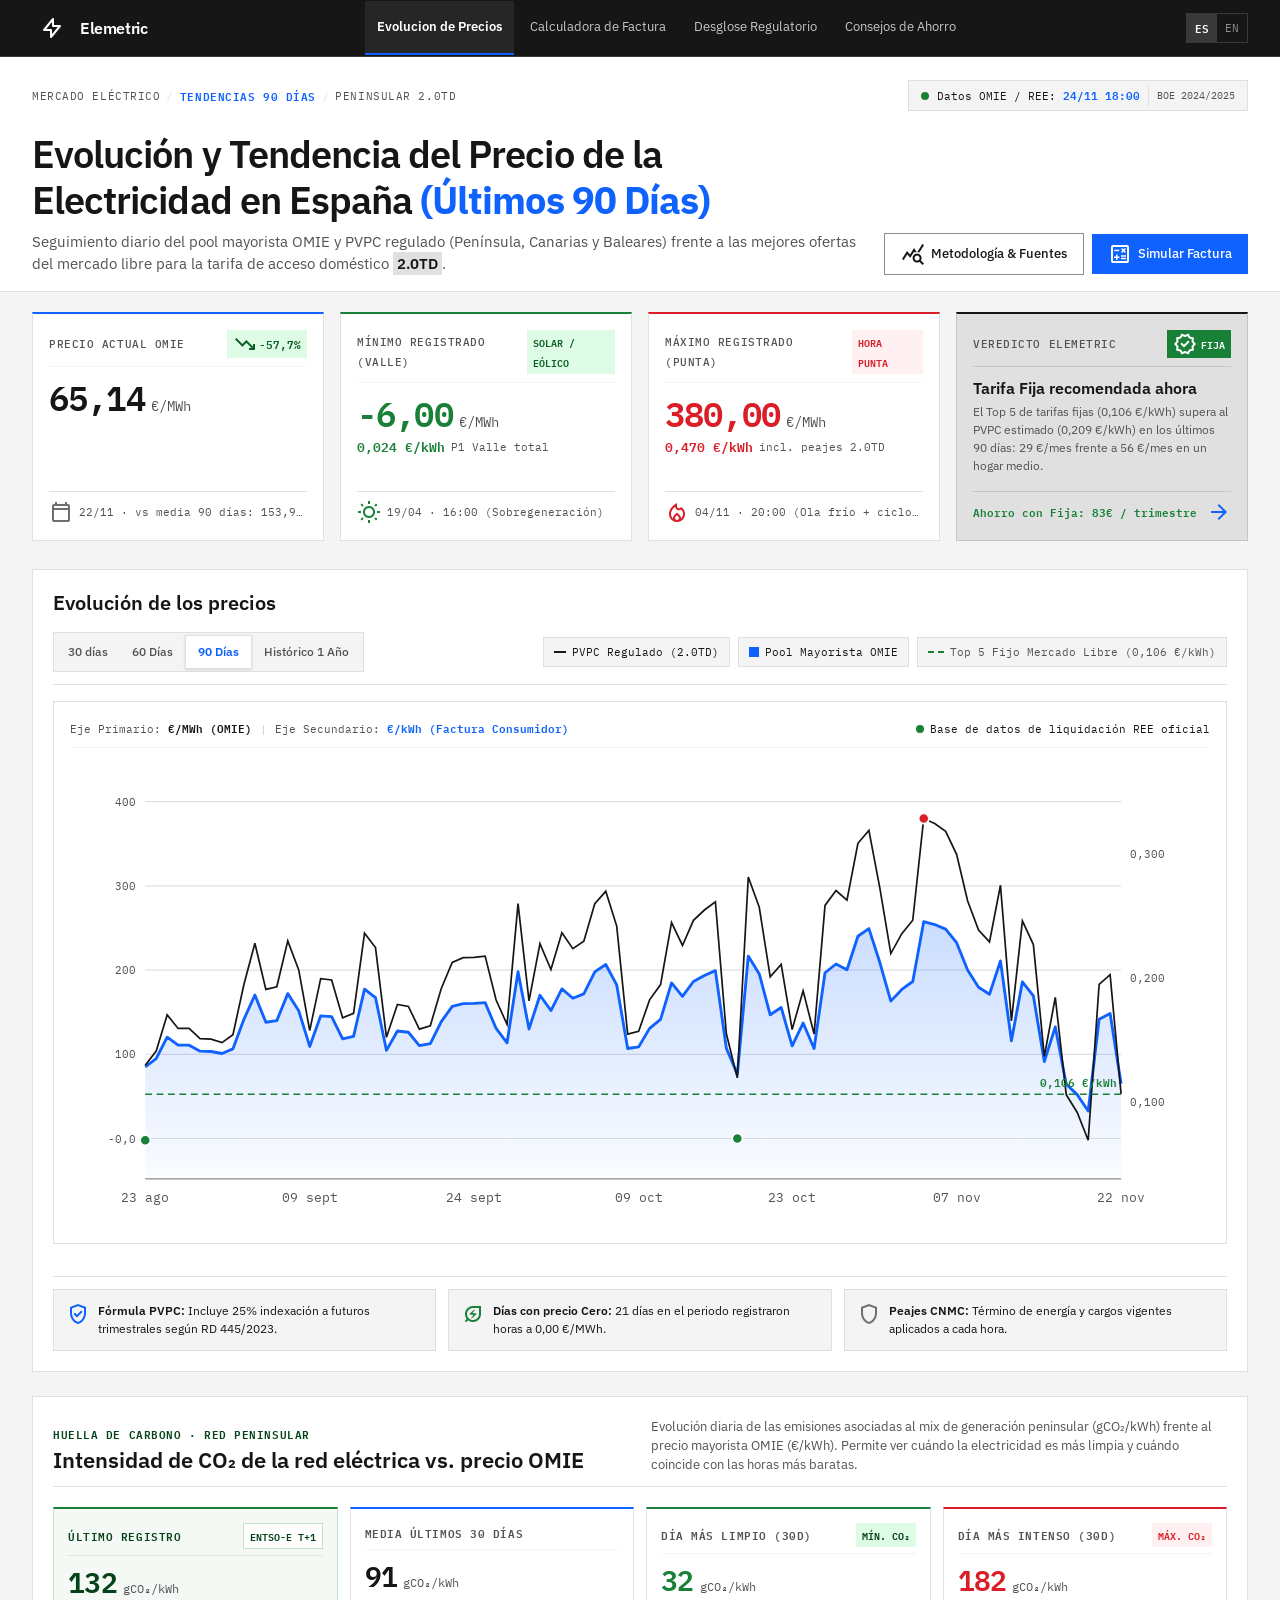
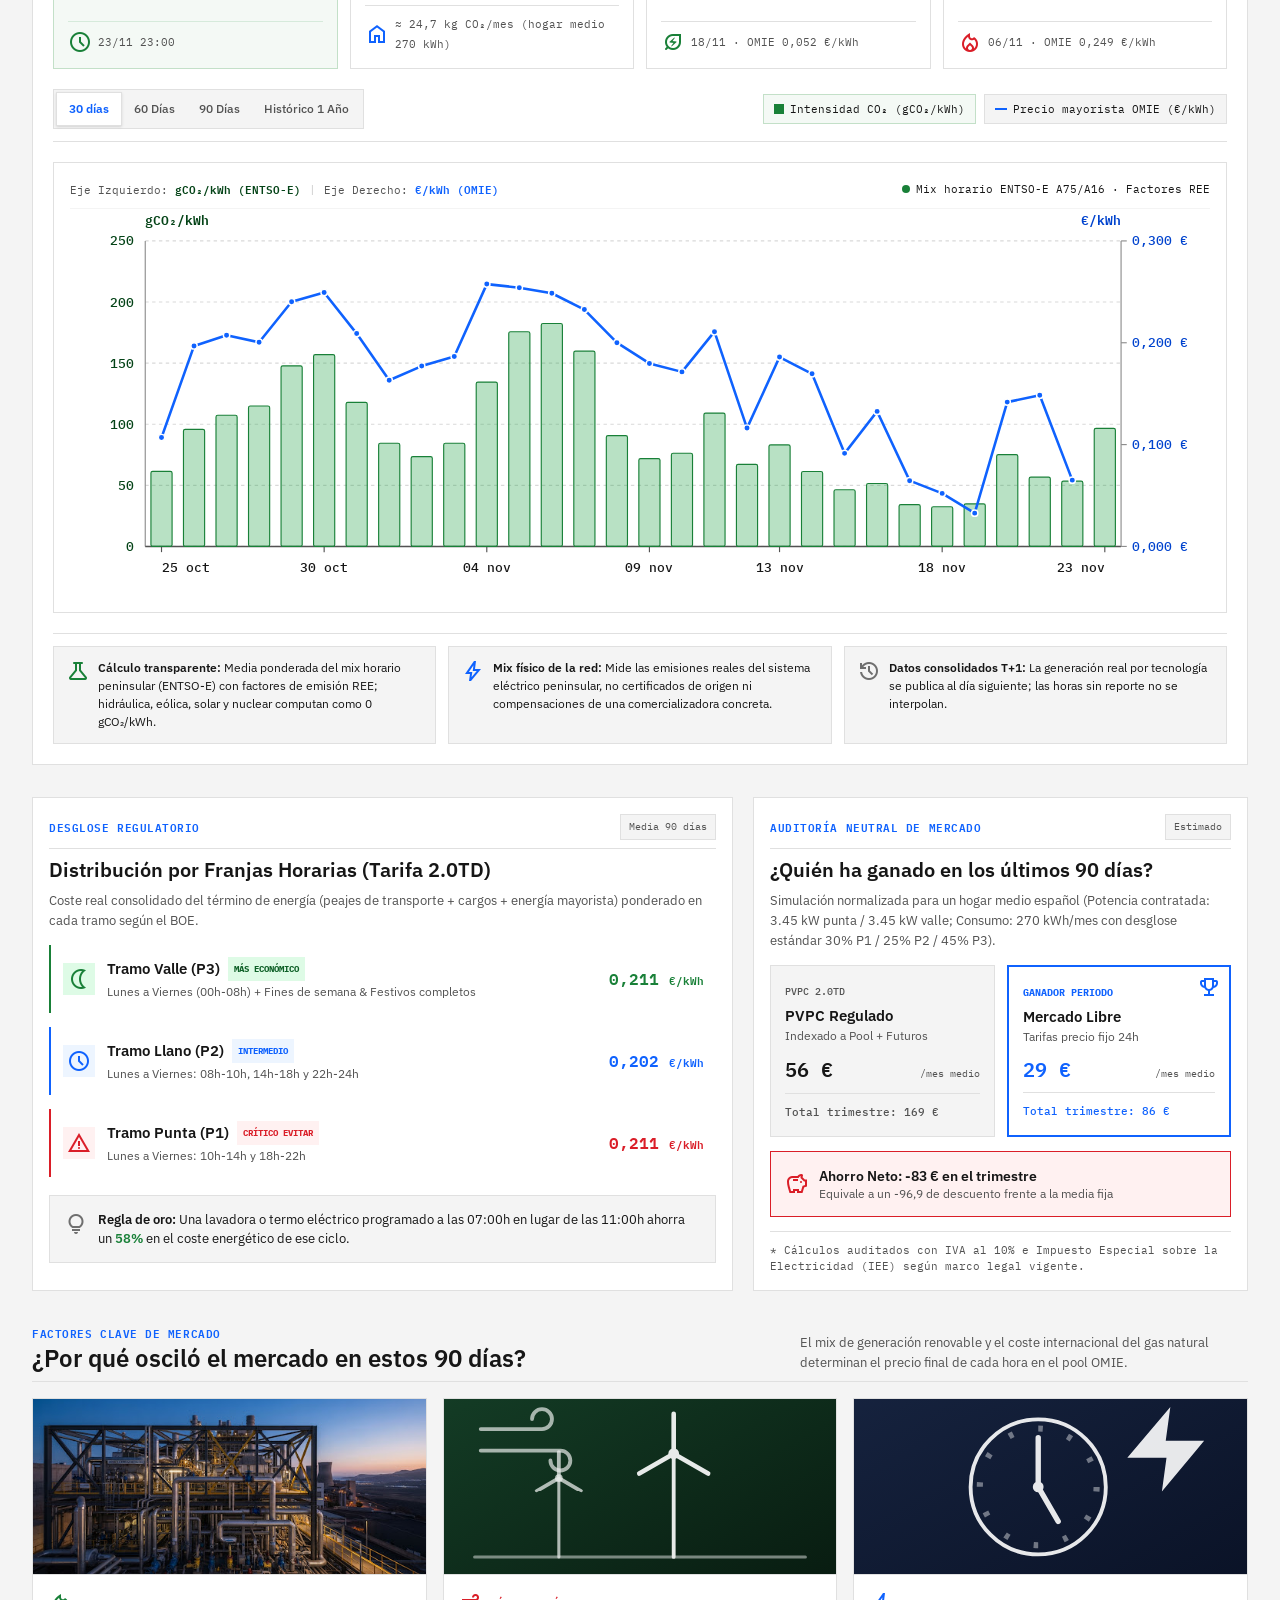
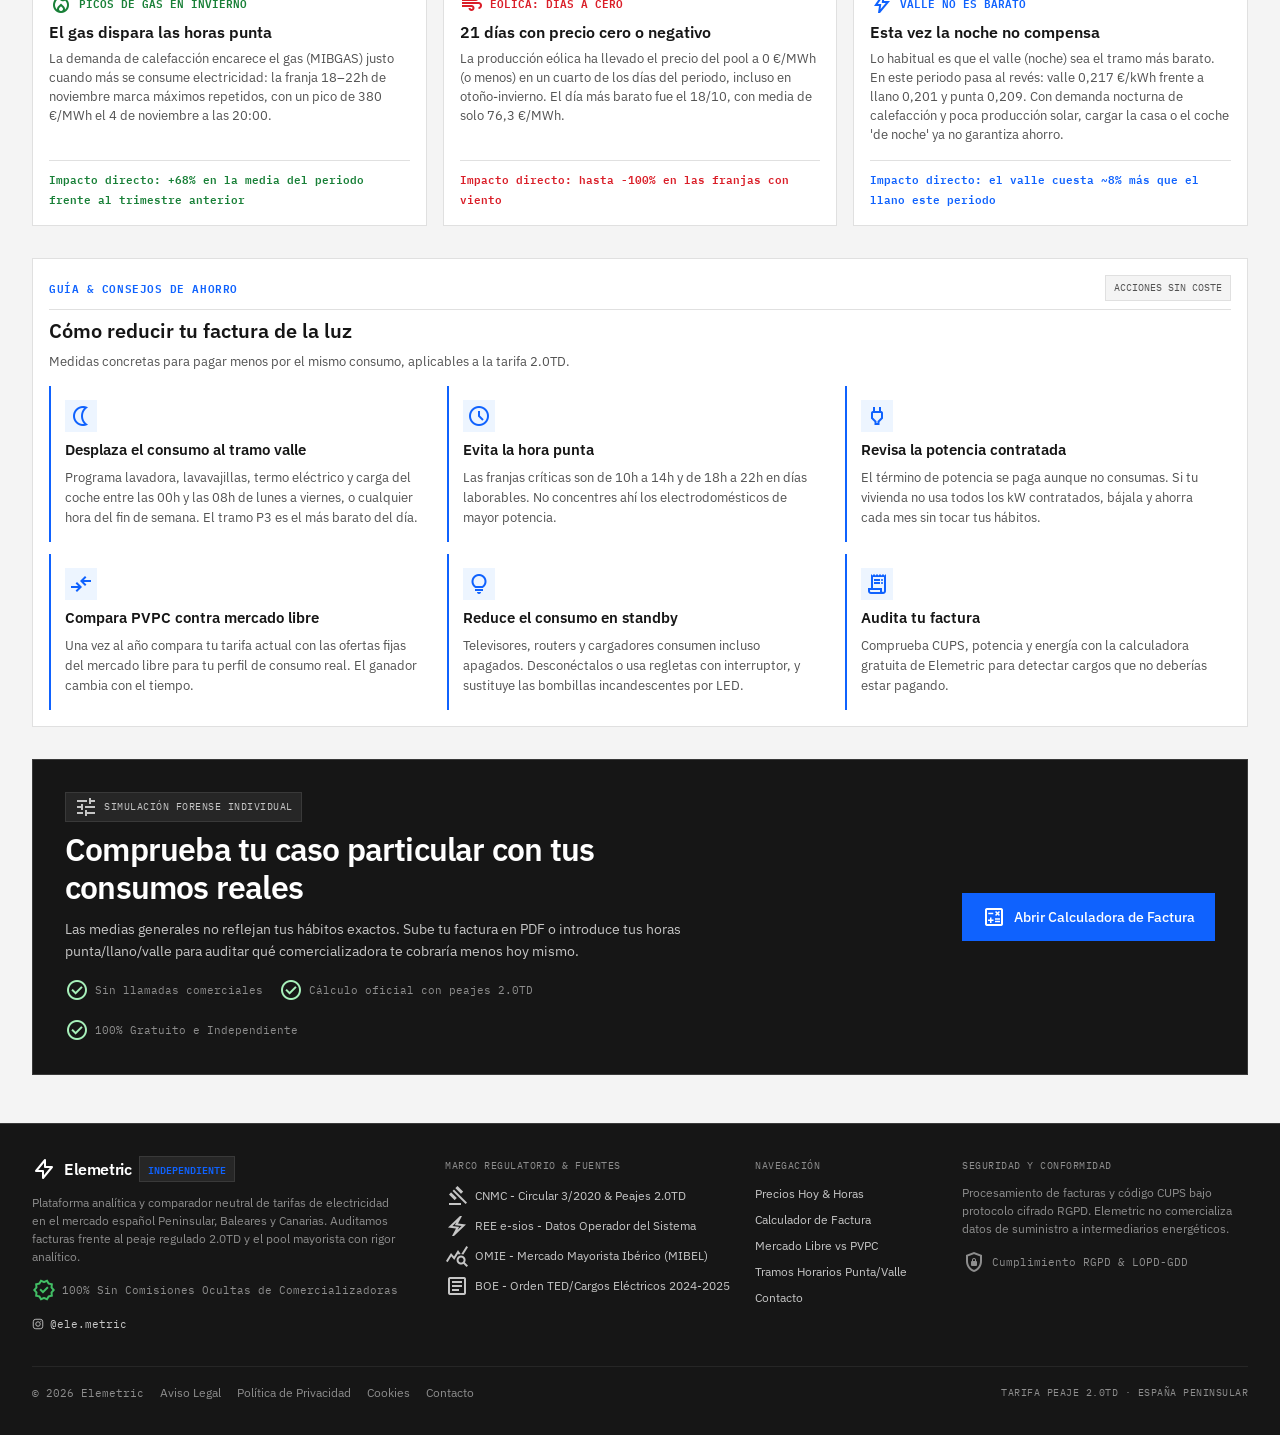
==== commit aa8acf5c: "build: 2026-11-24 from elemetric@9ebbd96" ====
--- a/es/index.html
+++ b/es/index.html
@@ -48,7 +48,7 @@
 
 <div class="flex items-center gap-2 bg-[#f4f4f4] border border-[#e0e0e0] px-3 py-1 text-[12px]">
 <span class="inline-block w-2 h-2 rounded-full bg-tertiary animate-pulse"></span>
-<span class="font-mono text-[11px] text-on-surface">Datos OMIE / REE: <strong class="text-primary font-semibold">24/11 15:41</strong></span>
+<span class="font-mono text-[11px] text-on-surface">Datos OMIE / REE: <strong class="text-primary font-semibold">24/11 18:00</strong></span>
 <span class="border-l border-[#e0e0e0] pl-2 font-mono text-[10px] text-on-surface-variant">BOE 2024/2025</span>
 </div>
 
@@ -302,13 +302,13 @@
 <span class="font-mono text-[11px] uppercase text-on-surface-variant font-semibold tracking-wider">MEDIA ÚLTIMOS 30 DÍAS</span>
 </div>
 <div class="mt-2.5 flex items-baseline gap-1.5">
-<span class="font-mono text-[28px] leading-[32px] text-on-surface font-semibold tracking-tight">97</span>
+<span class="font-mono text-[28px] leading-[32px] text-on-surface font-semibold tracking-tight">91</span>
 <span class="font-mono text-[12px] text-on-surface-variant">gCO₂/kWh</span>
 </div>
 </div>
 <div class="mt-3 pt-2 border-t border-[#e0e0e0] text-on-surface-variant font-mono text-[11px] flex items-center gap-1.5">
 <span class="material-symbols-outlined text-[14px] text-primary">home</span>
-<span>≈ 26,1 kg CO₂/mes (hogar medio 270 kWh)</span>
+<span>≈ 24,7 kg CO₂/mes (hogar medio 270 kWh)</span>
 </div>
 </div>
 
@@ -320,13 +320,13 @@
 <span class="px-1.5 py-0.5 font-mono text-[10px] bg-[#defbe6] text-[#044317] font-semibold">MÍN. CO₂</span>
 </div>
 <div class="mt-2.5 flex items-baseline gap-1.5">
-<span class="font-mono text-[28px] leading-[32px] text-tertiary font-semibold tracking-tight">97</span>
+<span class="font-mono text-[28px] leading-[32px] text-tertiary font-semibold tracking-tight">32</span>
 <span class="font-mono text-[12px] text-on-surface-variant">gCO₂/kWh</span>
 </div>
 </div>
 <div class="mt-3 pt-2 border-t border-[#e0e0e0] text-on-surface-variant font-mono text-[11px] flex items-center gap-1.5">
 <span class="material-symbols-outlined text-[14px] text-tertiary">energy_savings_leaf</span>
-<span class="truncate">23/11</span>
+<span class="truncate">18/11 · OMIE 0,052 €/kWh</span>
 </div>
 </div>
 
@@ -338,13 +338,13 @@
 <span class="px-1.5 py-0.5 font-mono text-[10px] bg-error-container text-error font-semibold">MÁX. CO₂</span>
 </div>
 <div class="mt-2.5 flex items-baseline gap-1.5">
-<span class="font-mono text-[28px] leading-[32px] text-error font-semibold tracking-tight">97</span>
+<span class="font-mono text-[28px] leading-[32px] text-error font-semibold tracking-tight">182</span>
 <span class="font-mono text-[12px] text-on-surface-variant">gCO₂/kWh</span>
 </div>
 </div>
 <div class="mt-3 pt-2 border-t border-[#e0e0e0] text-on-surface-variant font-mono text-[11px] flex items-center gap-1.5">
 <span class="material-symbols-outlined text-[14px] text-error">local_fire_department</span>
-<span class="truncate">23/11</span>
+<span class="truncate">06/11 · OMIE 0,249 €/kWh</span>
 </div>
 </div>
 </div>
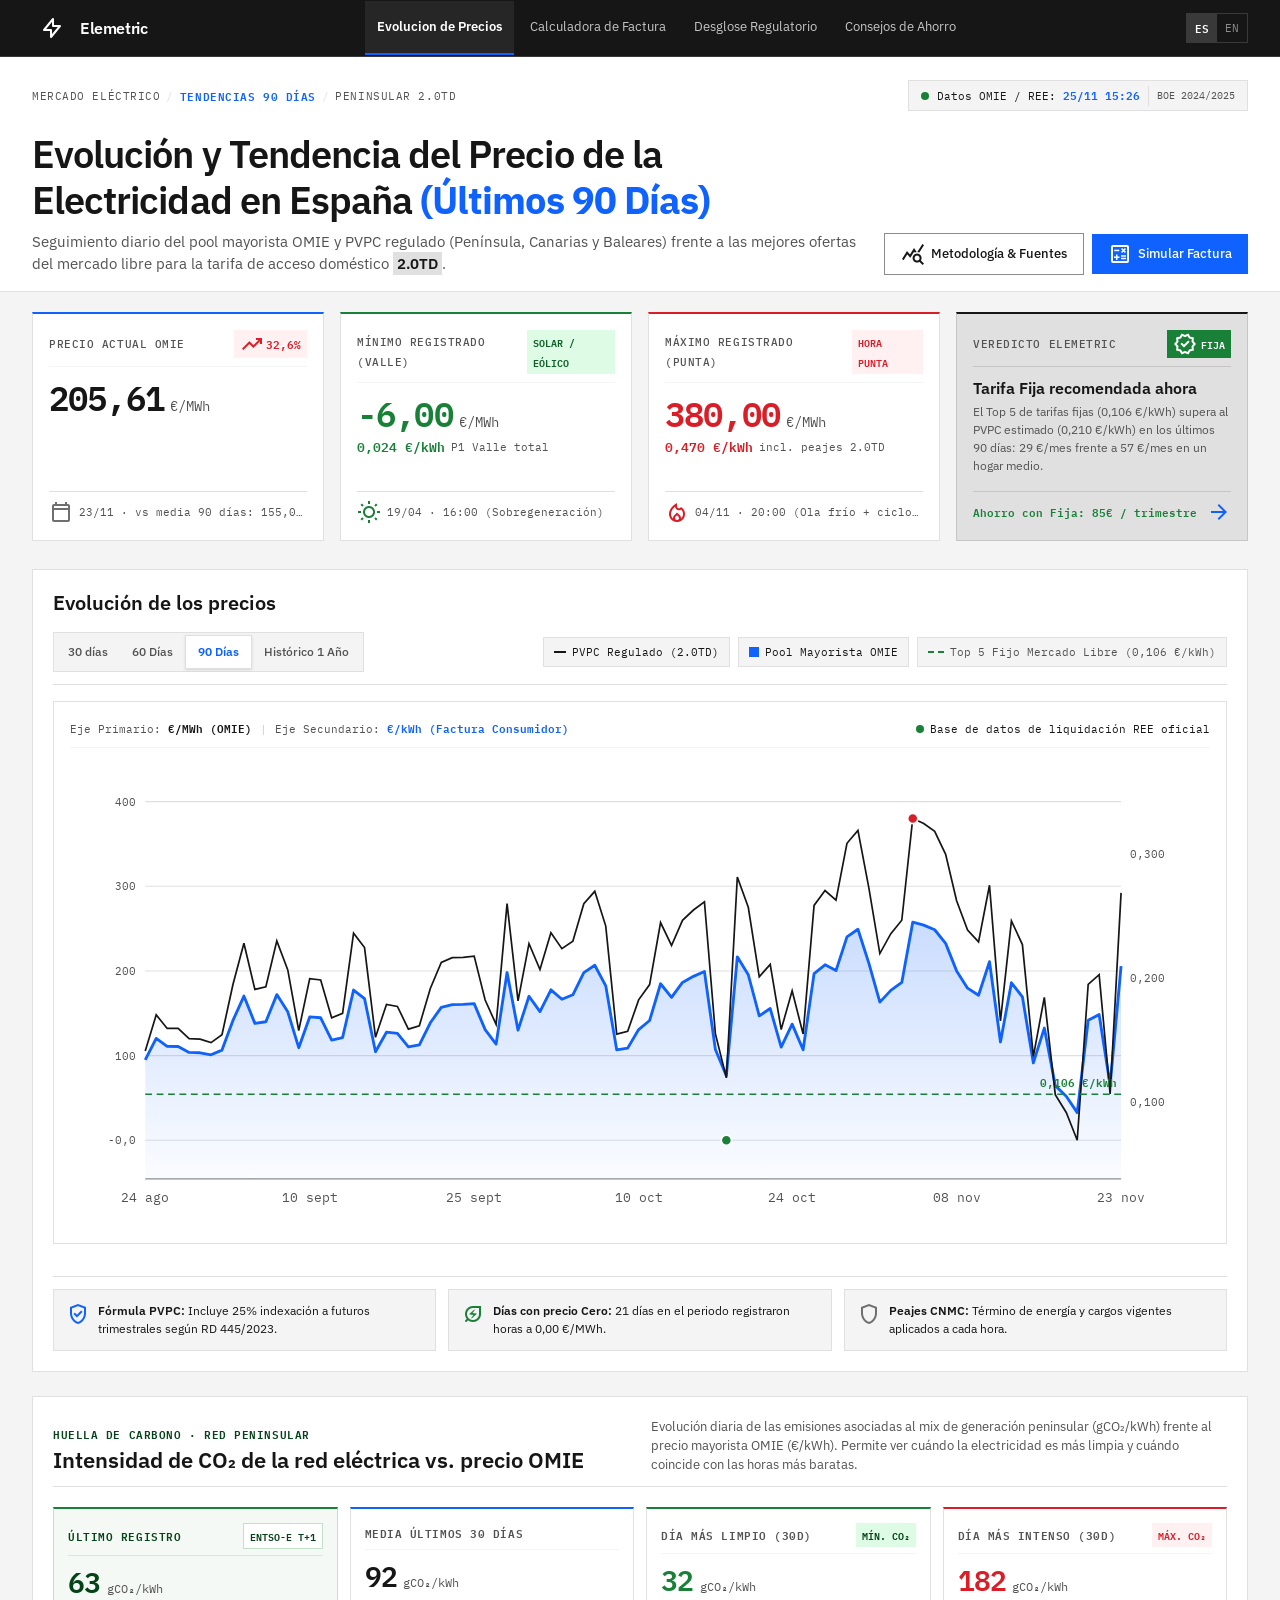
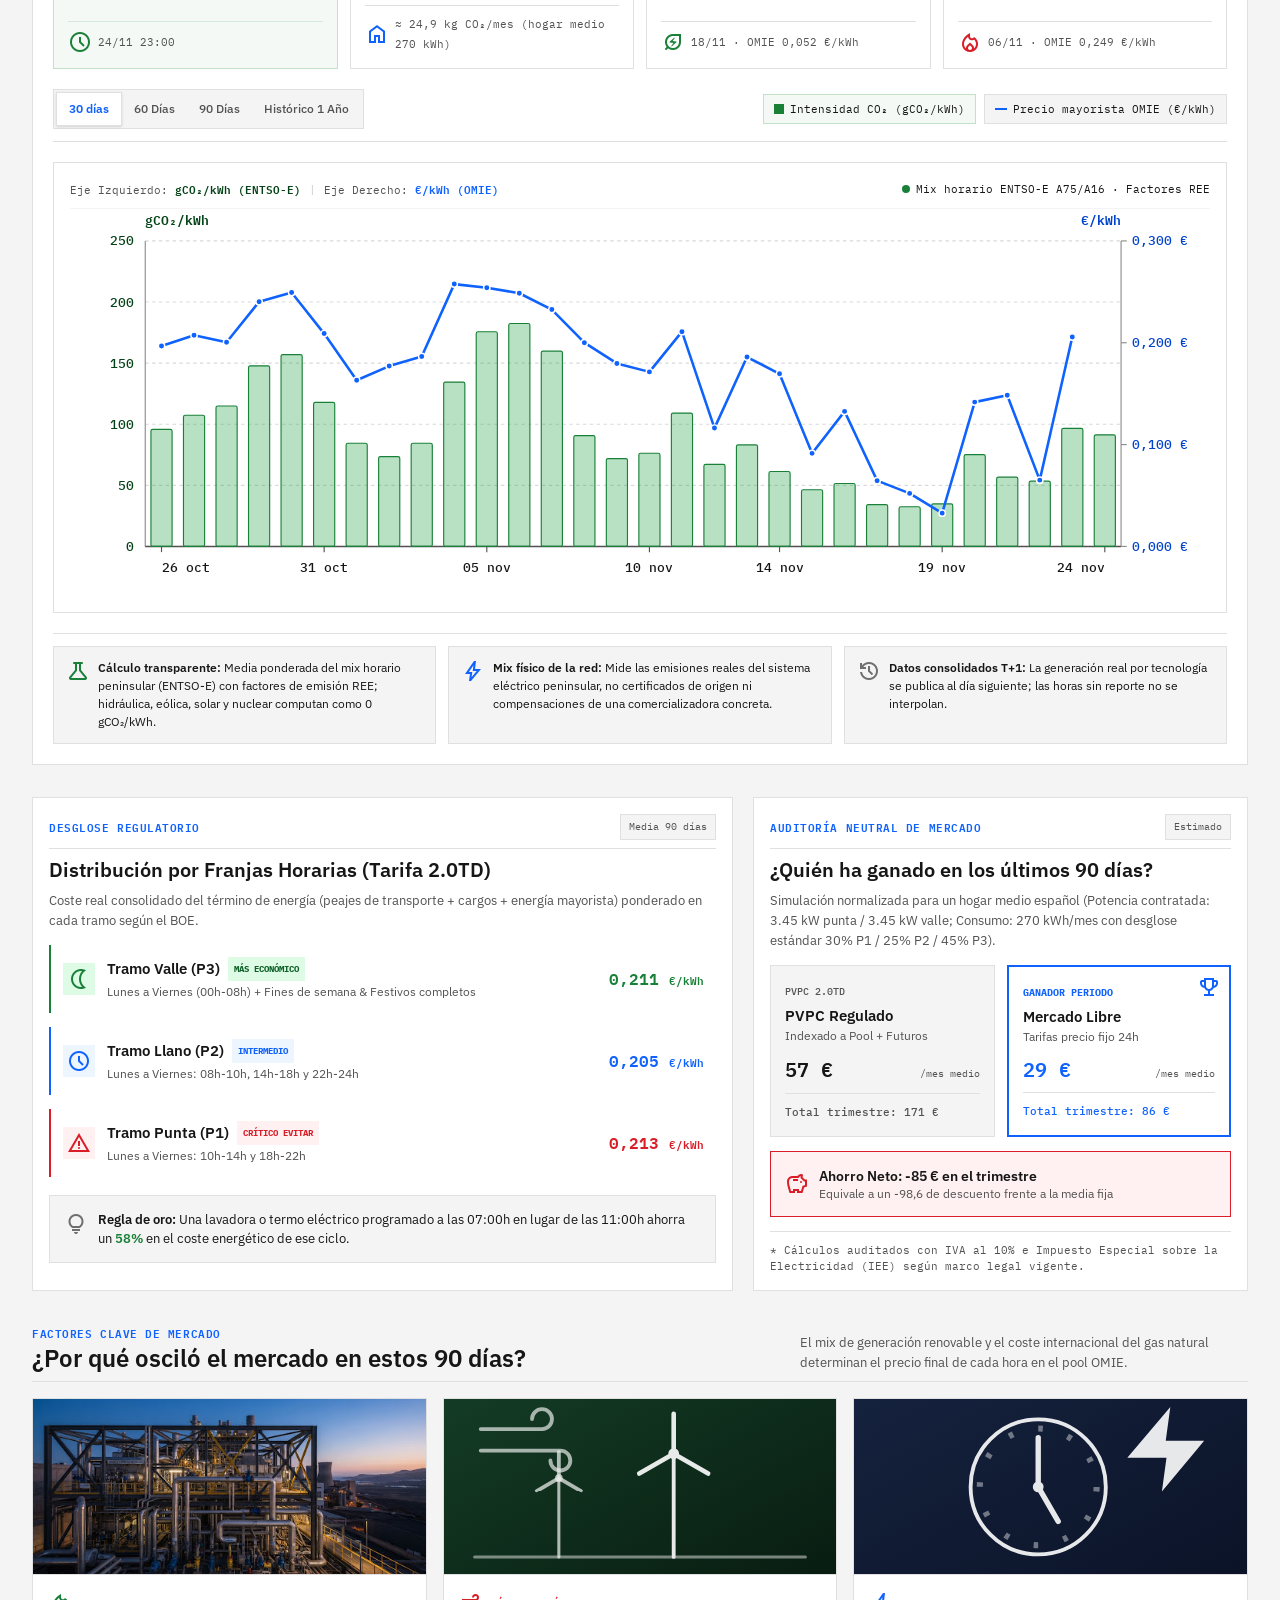
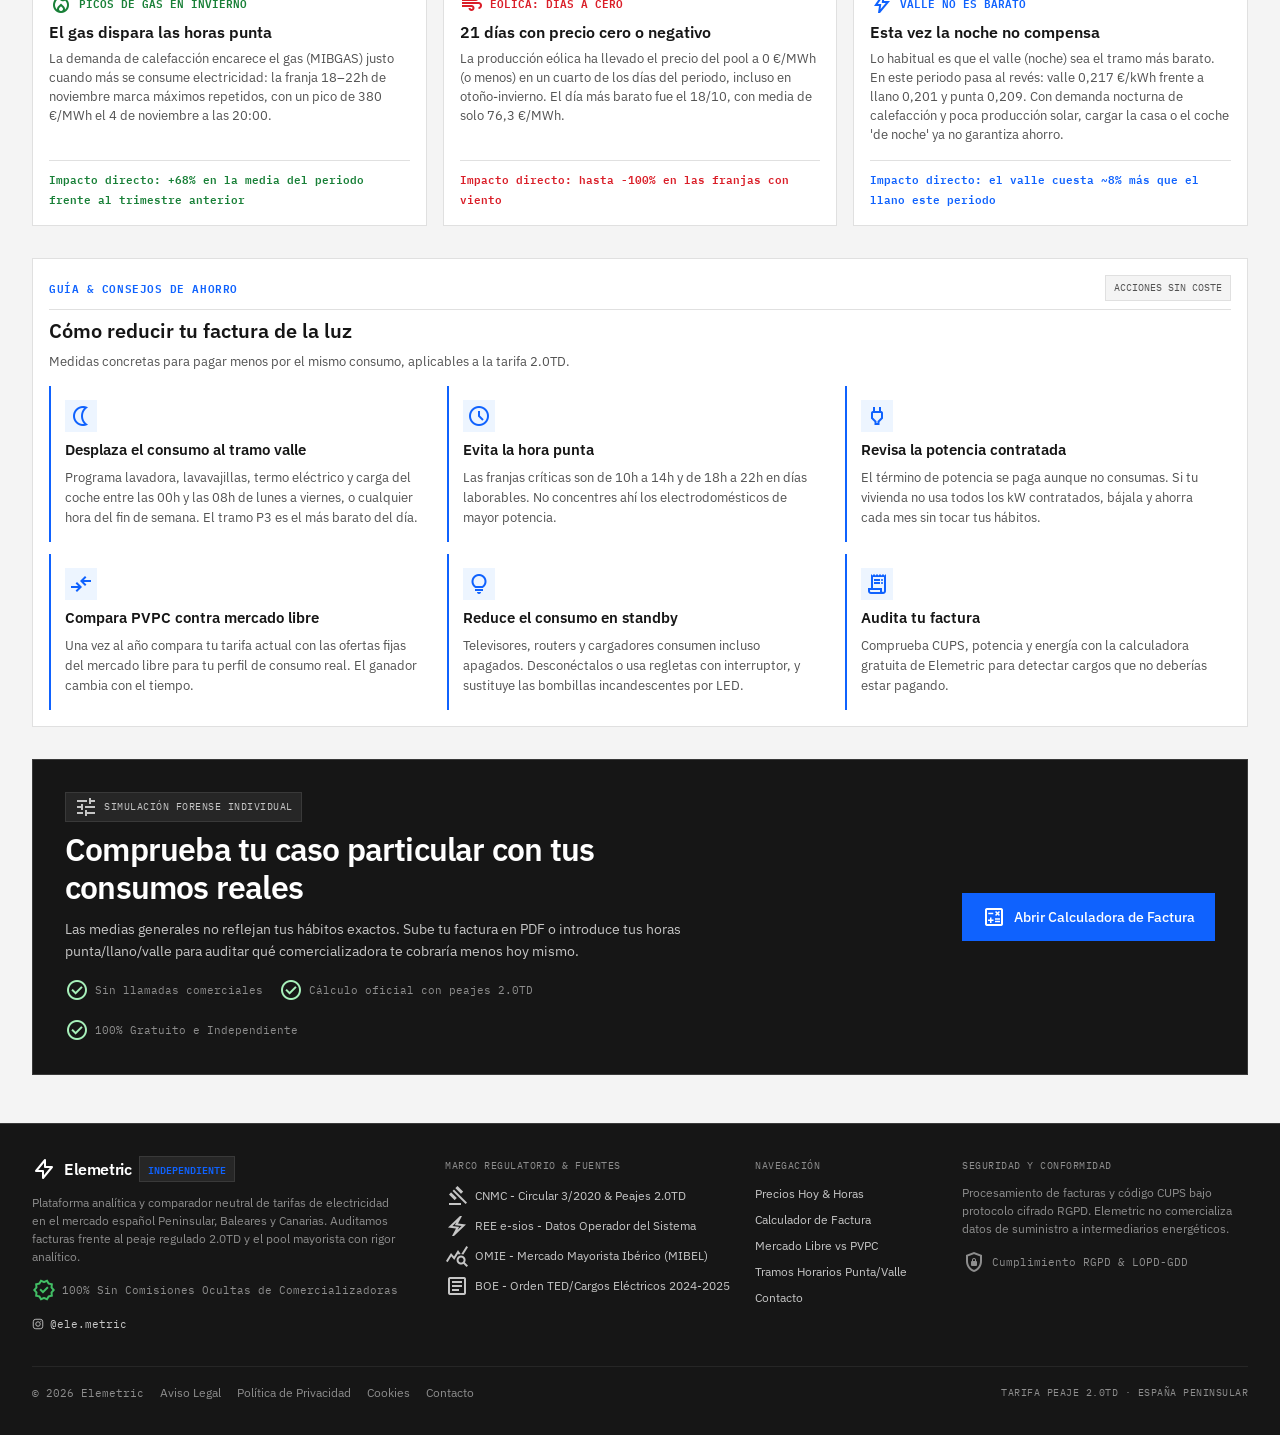
==== commit 3b6d3e4b: "build: 2026-11-25 from elemetric@9ebbd96" ====
--- a/es/index.html
+++ b/es/index.html
@@ -26,7 +26,7 @@
 
 
 
-<div class="hidden 2xl:flex items-center gap-2 px-2.5 py-1 bg-[#262626] border border-[#393939] font-mono text-[12px]"><span class="flex h-2 w-2 relative"><span class="animate-ping absolute inline-flex h-full w-full rounded-full bg-tertiary-fixed-dim opacity-75"></span><span class="relative inline-flex rounded-full h-2 w-2 bg-tertiary-fixed-dim"></span></span><span class="text-[#c6c6c6]">Pool PVPC:</span><span class="font-semibold text-white">0,106 €/kWh</span><span class="opacity-30">|</span><span class="text-[#c6c6c6]">OMIE:</span><span class="font-semibold text-white">65,14 €/MWh</span><span class="opacity-30">|</span><a class="inline-flex items-center gap-1.5 hover:underline" href="#intensidad-co2"><span class="text-[#c6c6c6]">Red CO₂:</span><span class="font-semibold text-white">132 g/kWh</span></a></div>
+<div class="hidden 2xl:flex items-center gap-2 px-2.5 py-1 bg-[#262626] border border-[#393939] font-mono text-[12px]"><span class="flex h-2 w-2 relative"><span class="animate-ping absolute inline-flex h-full w-full rounded-full bg-tertiary-fixed-dim opacity-75"></span><span class="relative inline-flex rounded-full h-2 w-2 bg-tertiary-fixed-dim"></span></span><span class="text-[#c6c6c6]">Pool PVPC:</span><span class="font-semibold text-white">0,269 €/kWh</span><span class="opacity-30">|</span><span class="text-[#c6c6c6]">OMIE:</span><span class="font-semibold text-white">205,61 €/MWh</span><span class="opacity-30">|</span><a class="inline-flex items-center gap-1.5 hover:underline" href="#intensidad-co2"><span class="text-[#c6c6c6]">Red CO₂:</span><span class="font-semibold text-white">63 g/kWh</span></a></div>
 
 </div><nav class="hidden xl:flex items-center gap-1"><a class="px-3 py-4 text-[13px] text-white font-semibold bg-[#262626] border-b-2 border-primary" data-path="precios-hoy-historico" href="#">Evolucion de Precios</a><a class="px-3 py-4 text-[13px] text-[#c6c6c6] hover:text-white hover:bg-[#262626] transition-colors border-b-2 border-transparent" data-path="calculadora-de-factura" href="https://compare.elemetric.comtom.engineering">Calculadora de Factura</a><a class="px-3 py-4 text-[13px] text-[#c6c6c6] hover:text-white hover:bg-[#262626] transition-colors border-b-2 border-transparent" data-path="tarifas-libres-vs-pvpc" href="#analisis-comparativo">Desglose Regulatorio</a><a class="px-3 py-4 text-[13px] text-[#c6c6c6] hover:text-white hover:bg-[#262626] transition-colors border-b-2 border-transparent" data-path="guia-consejos-ahorro" href="#consejos-ahorro">Consejos de Ahorro</a></nav><div class="flex items-center gap-3 shrink-0"><div class="flex items-center border border-[#393939] text-[11px] font-mono"><button class="px-2 py-1 bg-[#393939] text-white font-semibold" type="button">ES</button><a class="px-2 py-1 text-[#8d8d8d] hover:text-white transition-colors" href="/en/">EN</a></div></div></div></div></header>
 <main class="w-full pt-14 bg-[#f4f4f4] min-h-[calc(100vh-56px)]"><div class="flex flex-col w-full">
@@ -48,7 +48,7 @@
 
 <div class="flex items-center gap-2 bg-[#f4f4f4] border border-[#e0e0e0] px-3 py-1 text-[12px]">
 <span class="inline-block w-2 h-2 rounded-full bg-tertiary animate-pulse"></span>
-<span class="font-mono text-[11px] text-on-surface">Datos OMIE / REE: <strong class="text-primary font-semibold">24/11 18:00</strong></span>
+<span class="font-mono text-[11px] text-on-surface">Datos OMIE / REE: <strong class="text-primary font-semibold">25/11 15:26</strong></span>
 <span class="border-l border-[#e0e0e0] pl-2 font-mono text-[10px] text-on-surface-variant">BOE 2024/2025</span>
 </div>
 
@@ -89,20 +89,20 @@
 <span class="font-mono text-[11px] uppercase text-on-surface-variant font-medium tracking-wider">Precio actual OMIE</span>
 
 
-<span class="inline-flex items-center gap-0.5 px-1.5 py-0.5 font-mono text-[11px] bg-[#defbe6] text-[#0e6027] font-semibold">
-<span class="material-symbols-outlined text-[13px]">trending_down</span>
--57,7%
+<span class="inline-flex items-center gap-0.5 px-1.5 py-0.5 font-mono text-[11px] bg-error-container text-error font-semibold">
+<span class="material-symbols-outlined text-[13px]">trending_up</span>
+32,6%
 </span>
 
 </div>
 <div class="mt-3 flex items-baseline gap-1.5">
-<span class="font-mono text-[34px] leading-[38px] text-on-surface font-semibold tracking-tight">65,14</span>
+<span class="font-mono text-[34px] leading-[38px] text-on-surface font-semibold tracking-tight">205,61</span>
 <span class="font-mono text-[14px] text-on-surface-variant">€/MWh</span>
 </div>
 </div>
 <div class="mt-4 pt-2 border-t border-[#e0e0e0] text-on-surface-variant font-mono text-[11px] flex items-center gap-1.5">
 <span class="material-symbols-outlined text-[15px] text-secondary">calendar_today</span>
-<span class="truncate">22/11 · vs media 90 días: 153,95 €/MWh</span>
+<span class="truncate">23/11 · vs media 90 días: 155,05 €/MWh</span>
 </div>
 </div>
 
@@ -181,10 +181,10 @@
 </div>
 <div class="mt-2.5">
 <h2 class="font-headline text-[16px] leading-[22px] text-on-surface font-semibold">Tarifa Fija recomendada ahora</h2>
-<p class="text-[12px] leading-[18px] text-on-surface-variant mt-1">El Top 5 de tarifas fijas (0,106 €/kWh) supera al PVPC estimado (0,209 €/kWh) en los últimos 90 días: 29 €/mes frente a 56 €/mes en un hogar medio.</p>
-</div>
-</div>
-<div class="mt-4 pt-2 border-t border-[#c6c6c6] flex items-center justify-between"><span class="font-mono text-[11px] text-tertiary font-semibold">Ahorro con Fija: 83€ / trimestre</span>
+<p class="text-[12px] leading-[18px] text-on-surface-variant mt-1">El Top 5 de tarifas fijas (0,106 €/kWh) supera al PVPC estimado (0,210 €/kWh) en los últimos 90 días: 29 €/mes frente a 57 €/mes en un hogar medio.</p>
+</div>
+</div>
+<div class="mt-4 pt-2 border-t border-[#c6c6c6] flex items-center justify-between"><span class="font-mono text-[11px] text-tertiary font-semibold">Ahorro con Fija: 85€ / trimestre</span>
 <span class="material-symbols-outlined text-primary text-[18px]">arrow_forward</span>
 </div>
 </div>
@@ -286,13 +286,13 @@
 <span class="px-1.5 py-0.5 font-mono text-[10px] bg-white border border-[#c3e0c8] text-[#044317] font-semibold">ENTSO-E T&#43;1</span>
 </div>
 <div class="mt-2.5 flex items-baseline gap-1.5">
-<span class="font-mono text-[28px] leading-[32px] text-[#044317] font-semibold tracking-tight">132</span>
+<span class="font-mono text-[28px] leading-[32px] text-[#044317] font-semibold tracking-tight">63</span>
 <span class="font-mono text-[12px] text-on-surface-variant">gCO₂/kWh</span>
 </div>
 </div>
 <div class="mt-3 pt-2 border-t border-[#d6eadb] text-on-surface-variant font-mono text-[11px] flex items-center gap-1.5">
 <span class="material-symbols-outlined text-[14px] text-[#198038]">schedule</span>
-<span>23/11 23:00</span>
+<span>24/11 23:00</span>
 </div>
 </div>
 
@@ -302,13 +302,13 @@
 <span class="font-mono text-[11px] uppercase text-on-surface-variant font-semibold tracking-wider">MEDIA ÚLTIMOS 30 DÍAS</span>
 </div>
 <div class="mt-2.5 flex items-baseline gap-1.5">
-<span class="font-mono text-[28px] leading-[32px] text-on-surface font-semibold tracking-tight">91</span>
+<span class="font-mono text-[28px] leading-[32px] text-on-surface font-semibold tracking-tight">92</span>
 <span class="font-mono text-[12px] text-on-surface-variant">gCO₂/kWh</span>
 </div>
 </div>
 <div class="mt-3 pt-2 border-t border-[#e0e0e0] text-on-surface-variant font-mono text-[11px] flex items-center gap-1.5">
 <span class="material-symbols-outlined text-[14px] text-primary">home</span>
-<span>≈ 24,7 kg CO₂/mes (hogar medio 270 kWh)</span>
+<span>≈ 24,9 kg CO₂/mes (hogar medio 270 kWh)</span>
 </div>
 </div>
 
@@ -452,7 +452,7 @@
 </div>
 </div>
 <div class="text-right">
-<span class="block font-mono text-[16px] leading-[20px] text-primary font-semibold">0,202 <span class="text-[11px]">€/kWh</span></span>
+<span class="block font-mono text-[16px] leading-[20px] text-primary font-semibold">0,205 <span class="text-[11px]">€/kWh</span></span>
 
 
 </div>
@@ -471,7 +471,7 @@
 </div>
 </div>
 <div class="text-right">
-<span class="block font-mono text-[16px] leading-[20px] text-error font-semibold">0,211 <span class="text-[11px]">€/kWh</span></span>
+<span class="block font-mono text-[16px] leading-[20px] text-error font-semibold">0,213 <span class="text-[11px]">€/kWh</span></span>
 
 
 </div>
@@ -504,10 +504,10 @@
 <p class="text-[12px] leading-[16px] text-on-surface-variant mt-0.5">Indexado a Pool &#43; Futuros</p>
 </div>
 <div class="mt-3 flex items-baseline justify-between">
-<span class="font-mono text-[20px] leading-[24px] text-on-surface font-semibold">56 €</span>
+<span class="font-mono text-[20px] leading-[24px] text-on-surface font-semibold">57 €</span>
 <span class="font-mono text-[10px] text-on-surface-variant">/mes medio</span>
 </div>
-<div class="mt-2 pt-2 border-t border-[#e0e0e0] font-mono text-[11px] text-on-surface-variant font-medium">Total trimestre: 169 €</div>
+<div class="mt-2 pt-2 border-t border-[#e0e0e0] font-mono text-[11px] text-on-surface-variant font-medium">Total trimestre: 171 €</div>
 </div>
 
 <div class="p-3.5 bg-white border-2 border-primary flex flex-col justify-between relative">
@@ -531,8 +531,8 @@
 <div class="flex items-center gap-2.5">
 <span class="material-symbols-outlined text-error text-[22px] shrink-0">savings</span>
 <div>
-<span class="font-headline text-[14px] leading-[19px] text-on-surface font-semibold">Ahorro Neto: -83 € en el trimestre</span>
-<span class="text-[12px] leading-[16px] text-on-surface-variant block">Equivale a un -96,9 de descuento frente a la media fija</span>
+<span class="font-headline text-[14px] leading-[19px] text-on-surface font-semibold">Ahorro Neto: -85 € en el trimestre</span>
+<span class="text-[12px] leading-[16px] text-on-surface-variant block">Equivale a un -98,6 de descuento frente a la media fija</span>
 </div>
 </div>
 </div>
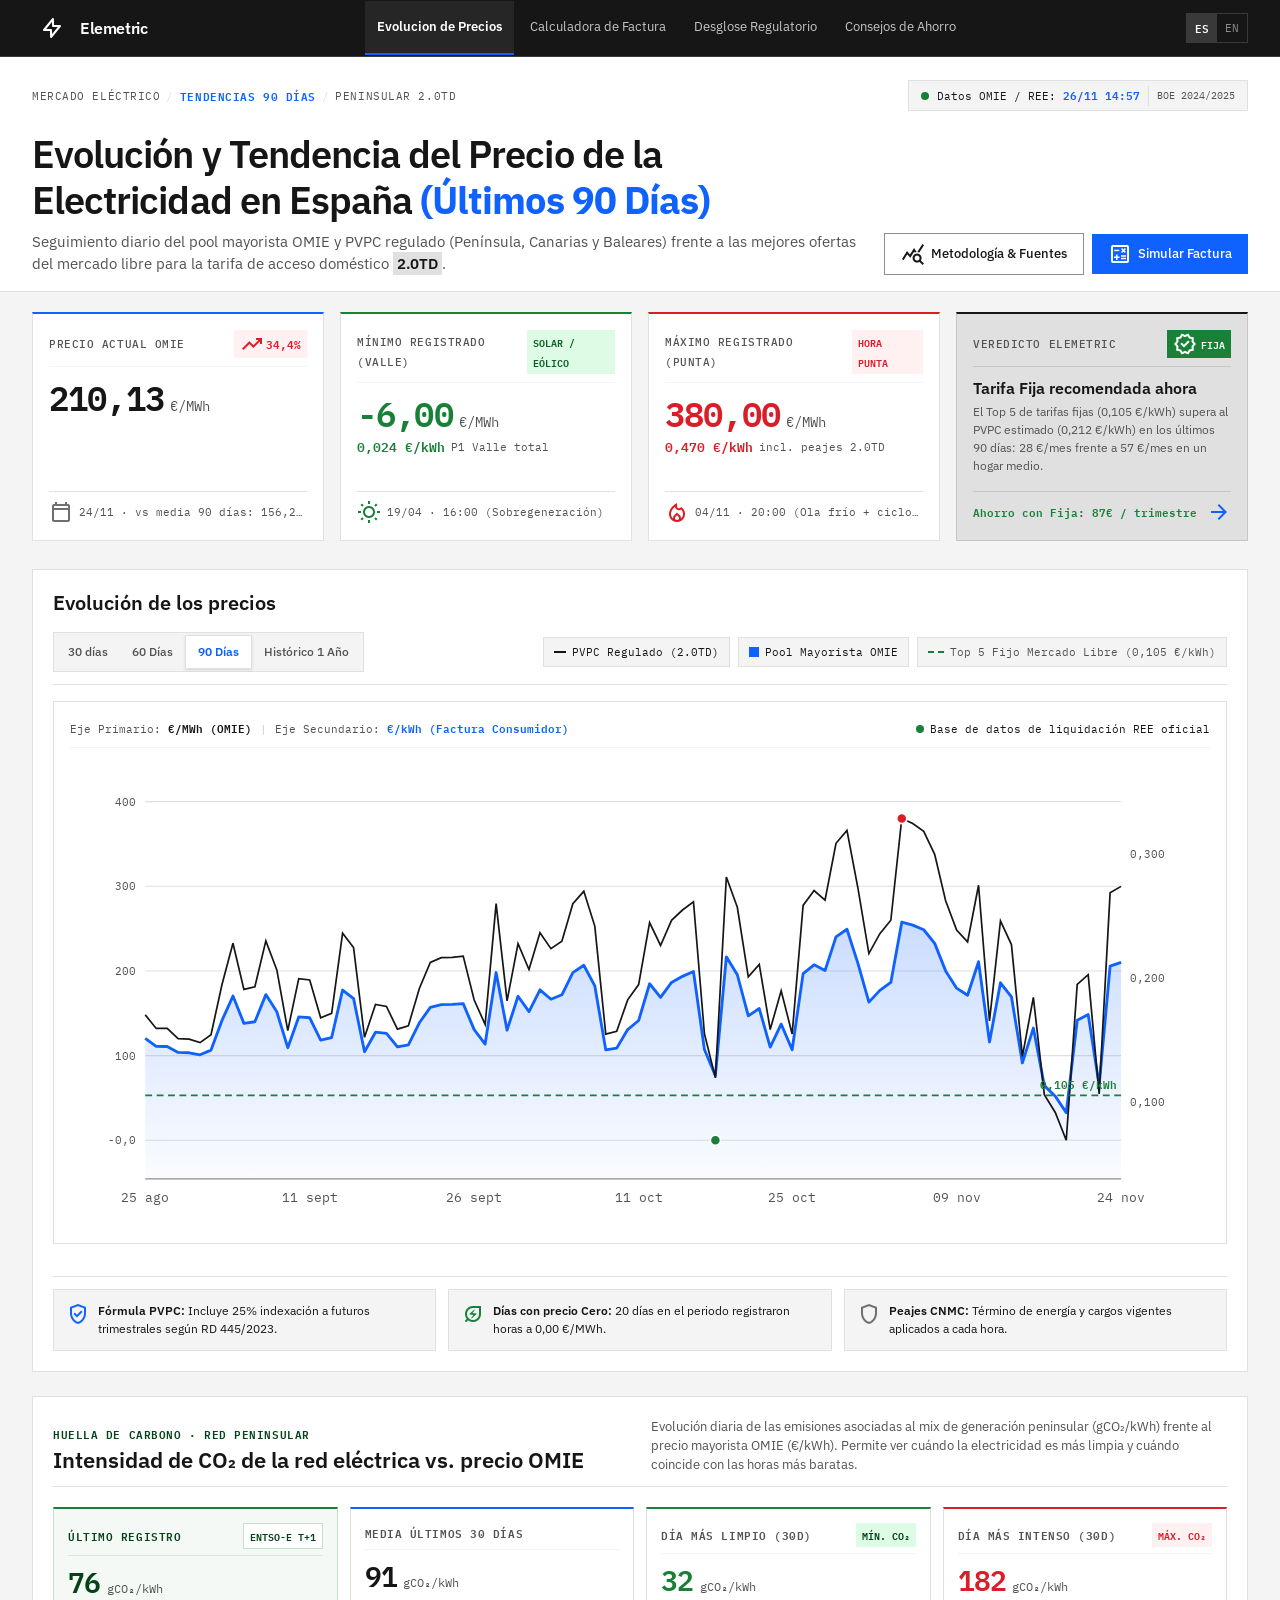
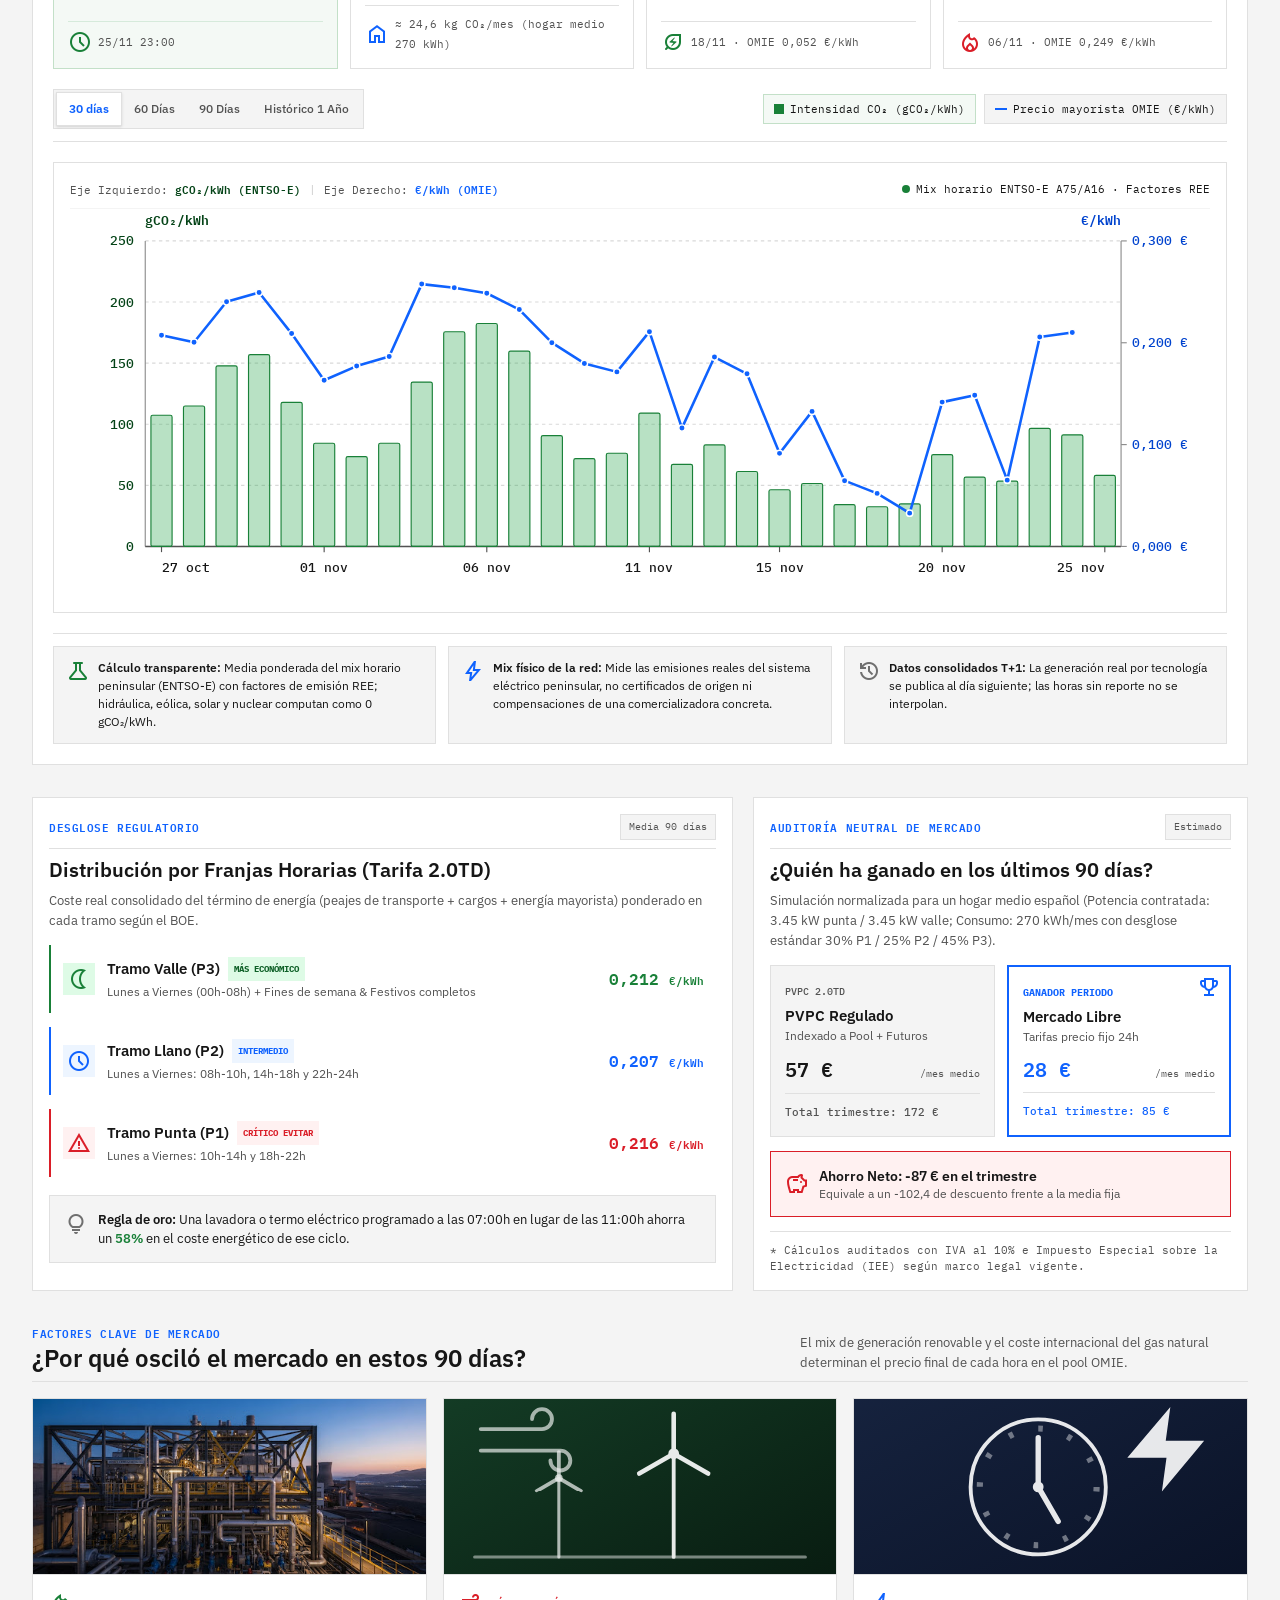
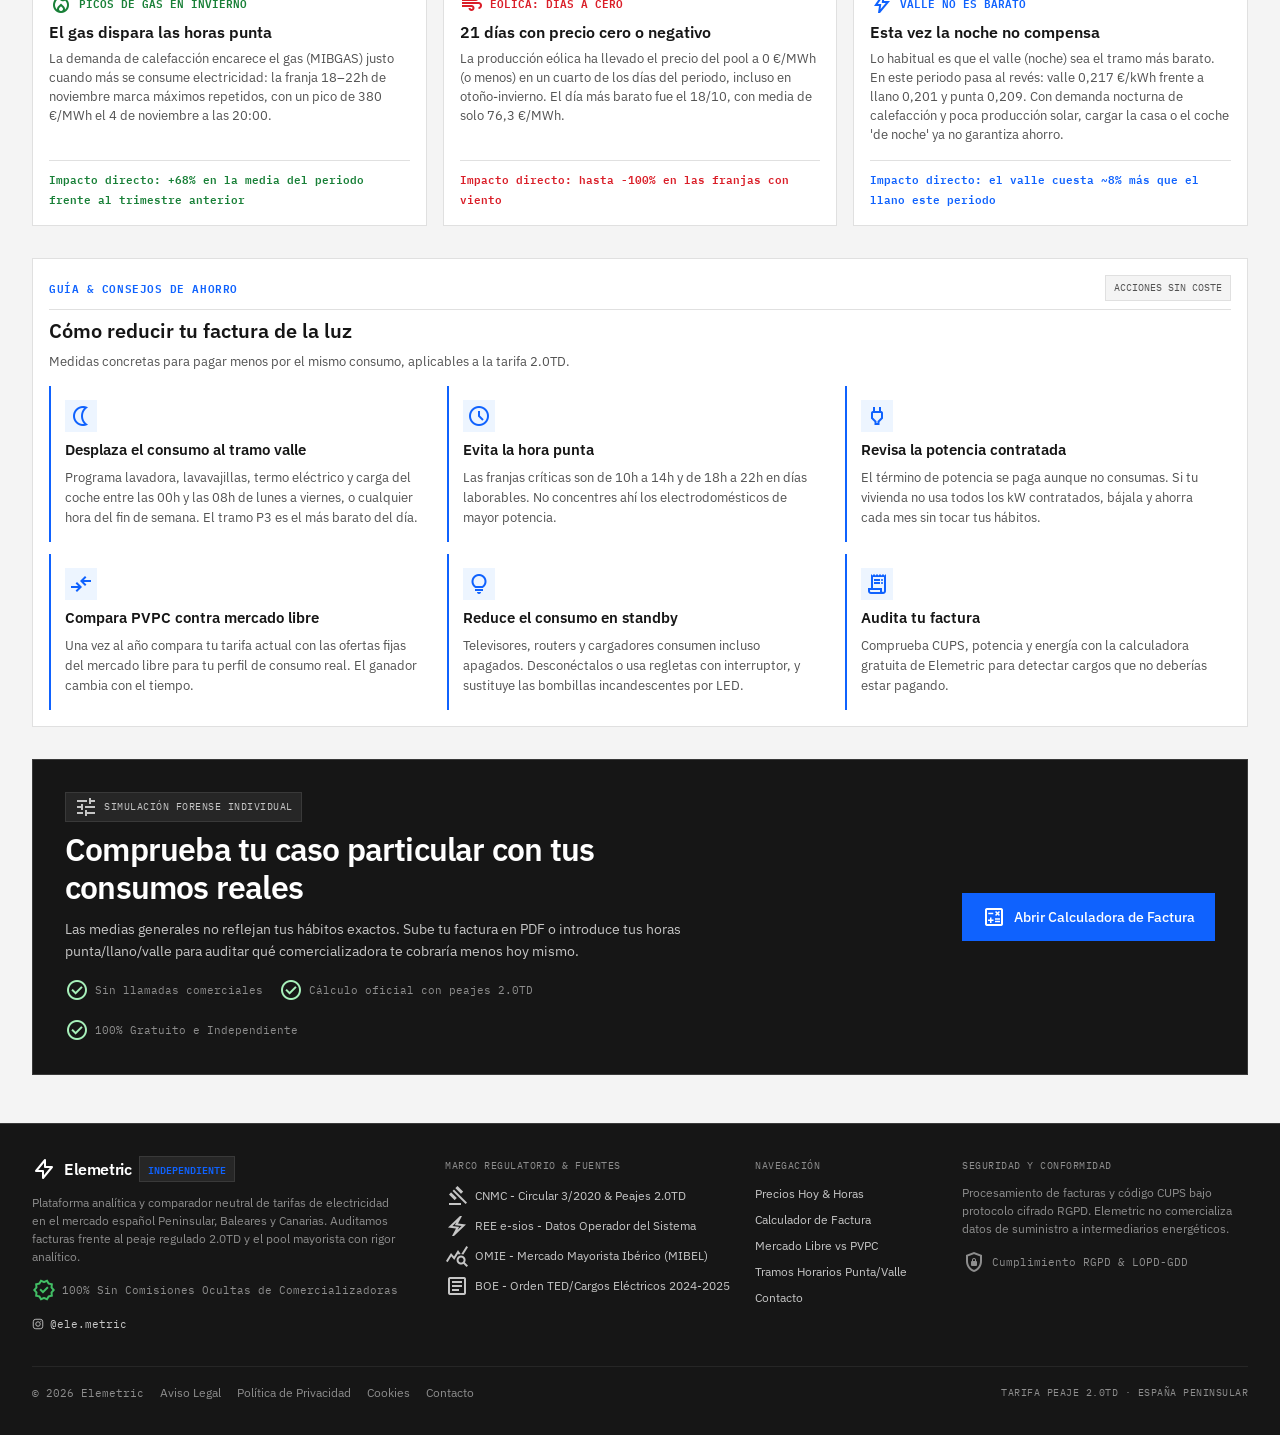
==== commit dbb6f7a0: "build: 2026-11-26 from elemetric@9ebbd96" ====
--- a/es/index.html
+++ b/es/index.html
@@ -26,7 +26,7 @@
 
 
 
-<div class="hidden 2xl:flex items-center gap-2 px-2.5 py-1 bg-[#262626] border border-[#393939] font-mono text-[12px]"><span class="flex h-2 w-2 relative"><span class="animate-ping absolute inline-flex h-full w-full rounded-full bg-tertiary-fixed-dim opacity-75"></span><span class="relative inline-flex rounded-full h-2 w-2 bg-tertiary-fixed-dim"></span></span><span class="text-[#c6c6c6]">Pool PVPC:</span><span class="font-semibold text-white">0,269 €/kWh</span><span class="opacity-30">|</span><span class="text-[#c6c6c6]">OMIE:</span><span class="font-semibold text-white">205,61 €/MWh</span><span class="opacity-30">|</span><a class="inline-flex items-center gap-1.5 hover:underline" href="#intensidad-co2"><span class="text-[#c6c6c6]">Red CO₂:</span><span class="font-semibold text-white">63 g/kWh</span></a></div>
+<div class="hidden 2xl:flex items-center gap-2 px-2.5 py-1 bg-[#262626] border border-[#393939] font-mono text-[12px]"><span class="flex h-2 w-2 relative"><span class="animate-ping absolute inline-flex h-full w-full rounded-full bg-tertiary-fixed-dim opacity-75"></span><span class="relative inline-flex rounded-full h-2 w-2 bg-tertiary-fixed-dim"></span></span><span class="text-[#c6c6c6]">Pool PVPC:</span><span class="font-semibold text-white">0,274 €/kWh</span><span class="opacity-30">|</span><span class="text-[#c6c6c6]">OMIE:</span><span class="font-semibold text-white">210,13 €/MWh</span><span class="opacity-30">|</span><a class="inline-flex items-center gap-1.5 hover:underline" href="#intensidad-co2"><span class="text-[#c6c6c6]">Red CO₂:</span><span class="font-semibold text-white">76 g/kWh</span></a></div>
 
 </div><nav class="hidden xl:flex items-center gap-1"><a class="px-3 py-4 text-[13px] text-white font-semibold bg-[#262626] border-b-2 border-primary" data-path="precios-hoy-historico" href="#">Evolucion de Precios</a><a class="px-3 py-4 text-[13px] text-[#c6c6c6] hover:text-white hover:bg-[#262626] transition-colors border-b-2 border-transparent" data-path="calculadora-de-factura" href="https://compare.elemetric.comtom.engineering">Calculadora de Factura</a><a class="px-3 py-4 text-[13px] text-[#c6c6c6] hover:text-white hover:bg-[#262626] transition-colors border-b-2 border-transparent" data-path="tarifas-libres-vs-pvpc" href="#analisis-comparativo">Desglose Regulatorio</a><a class="px-3 py-4 text-[13px] text-[#c6c6c6] hover:text-white hover:bg-[#262626] transition-colors border-b-2 border-transparent" data-path="guia-consejos-ahorro" href="#consejos-ahorro">Consejos de Ahorro</a></nav><div class="flex items-center gap-3 shrink-0"><div class="flex items-center border border-[#393939] text-[11px] font-mono"><button class="px-2 py-1 bg-[#393939] text-white font-semibold" type="button">ES</button><a class="px-2 py-1 text-[#8d8d8d] hover:text-white transition-colors" href="/en/">EN</a></div></div></div></div></header>
 <main class="w-full pt-14 bg-[#f4f4f4] min-h-[calc(100vh-56px)]"><div class="flex flex-col w-full">
@@ -48,7 +48,7 @@
 
 <div class="flex items-center gap-2 bg-[#f4f4f4] border border-[#e0e0e0] px-3 py-1 text-[12px]">
 <span class="inline-block w-2 h-2 rounded-full bg-tertiary animate-pulse"></span>
-<span class="font-mono text-[11px] text-on-surface">Datos OMIE / REE: <strong class="text-primary font-semibold">25/11 15:26</strong></span>
+<span class="font-mono text-[11px] text-on-surface">Datos OMIE / REE: <strong class="text-primary font-semibold">26/11 14:57</strong></span>
 <span class="border-l border-[#e0e0e0] pl-2 font-mono text-[10px] text-on-surface-variant">BOE 2024/2025</span>
 </div>
 
@@ -91,18 +91,18 @@
 
 <span class="inline-flex items-center gap-0.5 px-1.5 py-0.5 font-mono text-[11px] bg-error-container text-error font-semibold">
 <span class="material-symbols-outlined text-[13px]">trending_up</span>
-32,6%
+34,4%
 </span>
 
 </div>
 <div class="mt-3 flex items-baseline gap-1.5">
-<span class="font-mono text-[34px] leading-[38px] text-on-surface font-semibold tracking-tight">205,61</span>
+<span class="font-mono text-[34px] leading-[38px] text-on-surface font-semibold tracking-tight">210,13</span>
 <span class="font-mono text-[14px] text-on-surface-variant">€/MWh</span>
 </div>
 </div>
 <div class="mt-4 pt-2 border-t border-[#e0e0e0] text-on-surface-variant font-mono text-[11px] flex items-center gap-1.5">
 <span class="material-symbols-outlined text-[15px] text-secondary">calendar_today</span>
-<span class="truncate">23/11 · vs media 90 días: 155,05 €/MWh</span>
+<span class="truncate">24/11 · vs media 90 días: 156,29 €/MWh</span>
 </div>
 </div>
 
@@ -181,10 +181,10 @@
 </div>
 <div class="mt-2.5">
 <h2 class="font-headline text-[16px] leading-[22px] text-on-surface font-semibold">Tarifa Fija recomendada ahora</h2>
-<p class="text-[12px] leading-[18px] text-on-surface-variant mt-1">El Top 5 de tarifas fijas (0,106 €/kWh) supera al PVPC estimado (0,210 €/kWh) en los últimos 90 días: 29 €/mes frente a 57 €/mes en un hogar medio.</p>
-</div>
-</div>
-<div class="mt-4 pt-2 border-t border-[#c6c6c6] flex items-center justify-between"><span class="font-mono text-[11px] text-tertiary font-semibold">Ahorro con Fija: 85€ / trimestre</span>
+<p class="text-[12px] leading-[18px] text-on-surface-variant mt-1">El Top 5 de tarifas fijas (0,105 €/kWh) supera al PVPC estimado (0,212 €/kWh) en los últimos 90 días: 28 €/mes frente a 57 €/mes en un hogar medio.</p>
+</div>
+</div>
+<div class="mt-4 pt-2 border-t border-[#c6c6c6] flex items-center justify-between"><span class="font-mono text-[11px] text-tertiary font-semibold">Ahorro con Fija: 87€ / trimestre</span>
 <span class="material-symbols-outlined text-primary text-[18px]">arrow_forward</span>
 </div>
 </div>
@@ -222,7 +222,7 @@
 </div>
 <div class="flex items-center gap-1.5 px-2.5 py-1 bg-[#f4f4f4] border border-[#e0e0e0] text-on-surface-variant">
 <span class="w-4 border-t-2 border-dashed border-tertiary"></span>
-<span>Top 5 Fijo Mercado Libre (0,106 €/kWh)</span>
+<span>Top 5 Fijo Mercado Libre (0,105 €/kWh)</span>
 </div>
 </div>
 </div>
@@ -251,7 +251,7 @@
 </div>
 <div class="flex items-start gap-2 bg-[#f4f4f4] p-3 border border-[#e0e0e0]">
 <span class="material-symbols-outlined text-tertiary text-[18px] shrink-0">energy_savings_leaf</span>
-<p class="text-[12px] leading-[18px] text-on-surface"><strong class="font-semibold text-on-surface">Días con precio Cero:</strong> 21 días en el periodo registraron horas a 0,00 €/MWh.</p>
+<p class="text-[12px] leading-[18px] text-on-surface"><strong class="font-semibold text-on-surface">Días con precio Cero:</strong> 20 días en el periodo registraron horas a 0,00 €/MWh.</p>
 </div>
 <div class="flex items-start gap-2 bg-[#f4f4f4] p-3 border border-[#e0e0e0]">
 <span class="material-symbols-outlined text-secondary text-[18px] shrink-0">shield</span>
@@ -286,13 +286,13 @@
 <span class="px-1.5 py-0.5 font-mono text-[10px] bg-white border border-[#c3e0c8] text-[#044317] font-semibold">ENTSO-E T&#43;1</span>
 </div>
 <div class="mt-2.5 flex items-baseline gap-1.5">
-<span class="font-mono text-[28px] leading-[32px] text-[#044317] font-semibold tracking-tight">63</span>
+<span class="font-mono text-[28px] leading-[32px] text-[#044317] font-semibold tracking-tight">76</span>
 <span class="font-mono text-[12px] text-on-surface-variant">gCO₂/kWh</span>
 </div>
 </div>
 <div class="mt-3 pt-2 border-t border-[#d6eadb] text-on-surface-variant font-mono text-[11px] flex items-center gap-1.5">
 <span class="material-symbols-outlined text-[14px] text-[#198038]">schedule</span>
-<span>24/11 23:00</span>
+<span>25/11 23:00</span>
 </div>
 </div>
 
@@ -302,13 +302,13 @@
 <span class="font-mono text-[11px] uppercase text-on-surface-variant font-semibold tracking-wider">MEDIA ÚLTIMOS 30 DÍAS</span>
 </div>
 <div class="mt-2.5 flex items-baseline gap-1.5">
-<span class="font-mono text-[28px] leading-[32px] text-on-surface font-semibold tracking-tight">92</span>
+<span class="font-mono text-[28px] leading-[32px] text-on-surface font-semibold tracking-tight">91</span>
 <span class="font-mono text-[12px] text-on-surface-variant">gCO₂/kWh</span>
 </div>
 </div>
 <div class="mt-3 pt-2 border-t border-[#e0e0e0] text-on-surface-variant font-mono text-[11px] flex items-center gap-1.5">
 <span class="material-symbols-outlined text-[14px] text-primary">home</span>
-<span>≈ 24,9 kg CO₂/mes (hogar medio 270 kWh)</span>
+<span>≈ 24,6 kg CO₂/mes (hogar medio 270 kWh)</span>
 </div>
 </div>
 
@@ -433,7 +433,7 @@
 </div>
 </div>
 <div class="text-right">
-<span class="block font-mono text-[16px] leading-[20px] text-tertiary font-semibold">0,211 <span class="text-[11px]">€/kWh</span></span>
+<span class="block font-mono text-[16px] leading-[20px] text-tertiary font-semibold">0,212 <span class="text-[11px]">€/kWh</span></span>
 
 
 </div>
@@ -452,7 +452,7 @@
 </div>
 </div>
 <div class="text-right">
-<span class="block font-mono text-[16px] leading-[20px] text-primary font-semibold">0,205 <span class="text-[11px]">€/kWh</span></span>
+<span class="block font-mono text-[16px] leading-[20px] text-primary font-semibold">0,207 <span class="text-[11px]">€/kWh</span></span>
 
 
 </div>
@@ -471,7 +471,7 @@
 </div>
 </div>
 <div class="text-right">
-<span class="block font-mono text-[16px] leading-[20px] text-error font-semibold">0,213 <span class="text-[11px]">€/kWh</span></span>
+<span class="block font-mono text-[16px] leading-[20px] text-error font-semibold">0,216 <span class="text-[11px]">€/kWh</span></span>
 
 
 </div>
@@ -507,7 +507,7 @@
 <span class="font-mono text-[20px] leading-[24px] text-on-surface font-semibold">57 €</span>
 <span class="font-mono text-[10px] text-on-surface-variant">/mes medio</span>
 </div>
-<div class="mt-2 pt-2 border-t border-[#e0e0e0] font-mono text-[11px] text-on-surface-variant font-medium">Total trimestre: 171 €</div>
+<div class="mt-2 pt-2 border-t border-[#e0e0e0] font-mono text-[11px] text-on-surface-variant font-medium">Total trimestre: 172 €</div>
 </div>
 
 <div class="p-3.5 bg-white border-2 border-primary flex flex-col justify-between relative">
@@ -518,10 +518,10 @@
 <p class="text-[12px] leading-[16px] text-on-surface-variant mt-0.5">Tarifas precio fijo 24h</p>
 </div>
 <div class="mt-3 flex items-baseline justify-between">
-<span class="font-mono text-[20px] leading-[24px] text-primary font-semibold">29 €</span>
+<span class="font-mono text-[20px] leading-[24px] text-primary font-semibold">28 €</span>
 <span class="font-mono text-[10px] text-on-surface-variant">/mes medio</span>
 </div>
-<div class="mt-2 pt-2 border-t border-[#e0e0e0] font-mono text-[11px] text-primary font-medium">Total trimestre: 86 €</div>
+<div class="mt-2 pt-2 border-t border-[#e0e0e0] font-mono text-[11px] text-primary font-medium">Total trimestre: 85 €</div>
 </div>
 </div>
 
@@ -531,8 +531,8 @@
 <div class="flex items-center gap-2.5">
 <span class="material-symbols-outlined text-error text-[22px] shrink-0">savings</span>
 <div>
-<span class="font-headline text-[14px] leading-[19px] text-on-surface font-semibold">Ahorro Neto: -85 € en el trimestre</span>
-<span class="text-[12px] leading-[16px] text-on-surface-variant block">Equivale a un -98,6 de descuento frente a la media fija</span>
+<span class="font-headline text-[14px] leading-[19px] text-on-surface font-semibold">Ahorro Neto: -87 € en el trimestre</span>
+<span class="text-[12px] leading-[16px] text-on-surface-variant block">Equivale a un -102,4 de descuento frente a la media fija</span>
 </div>
 </div>
 </div>
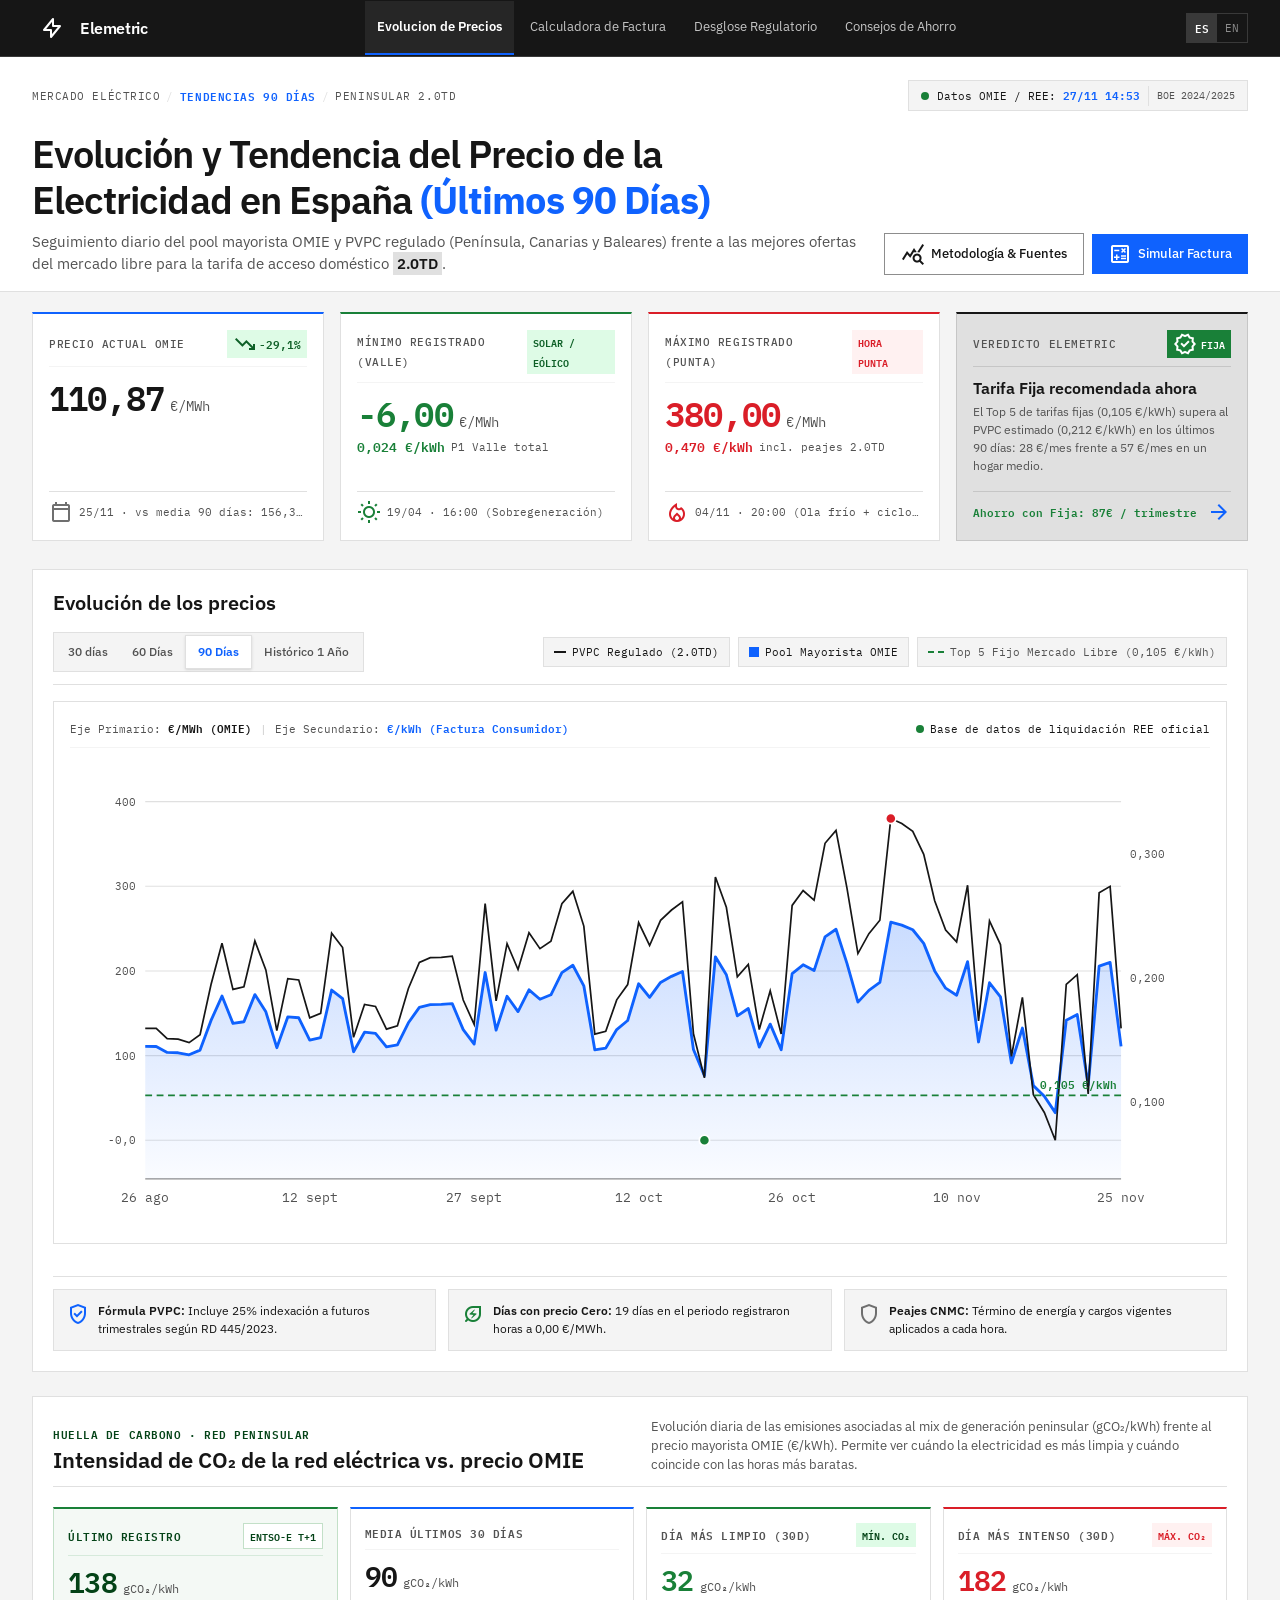
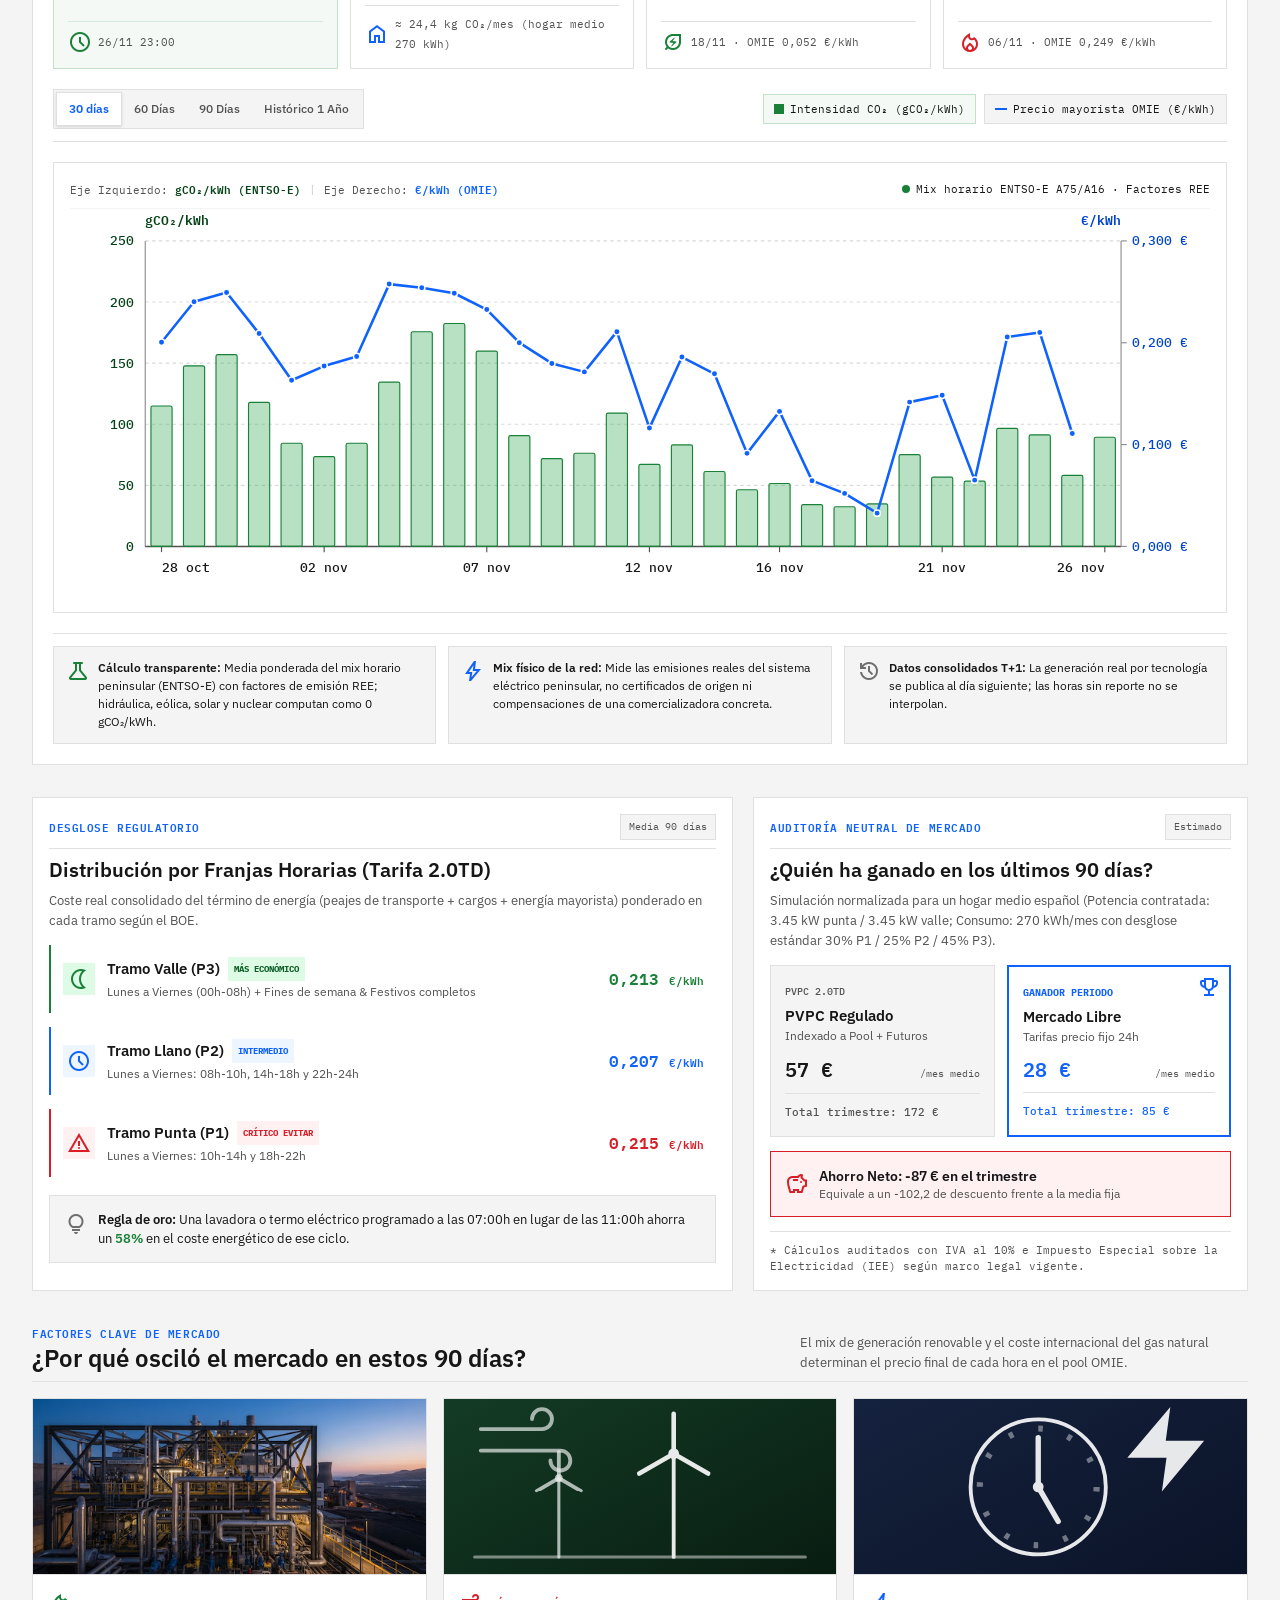
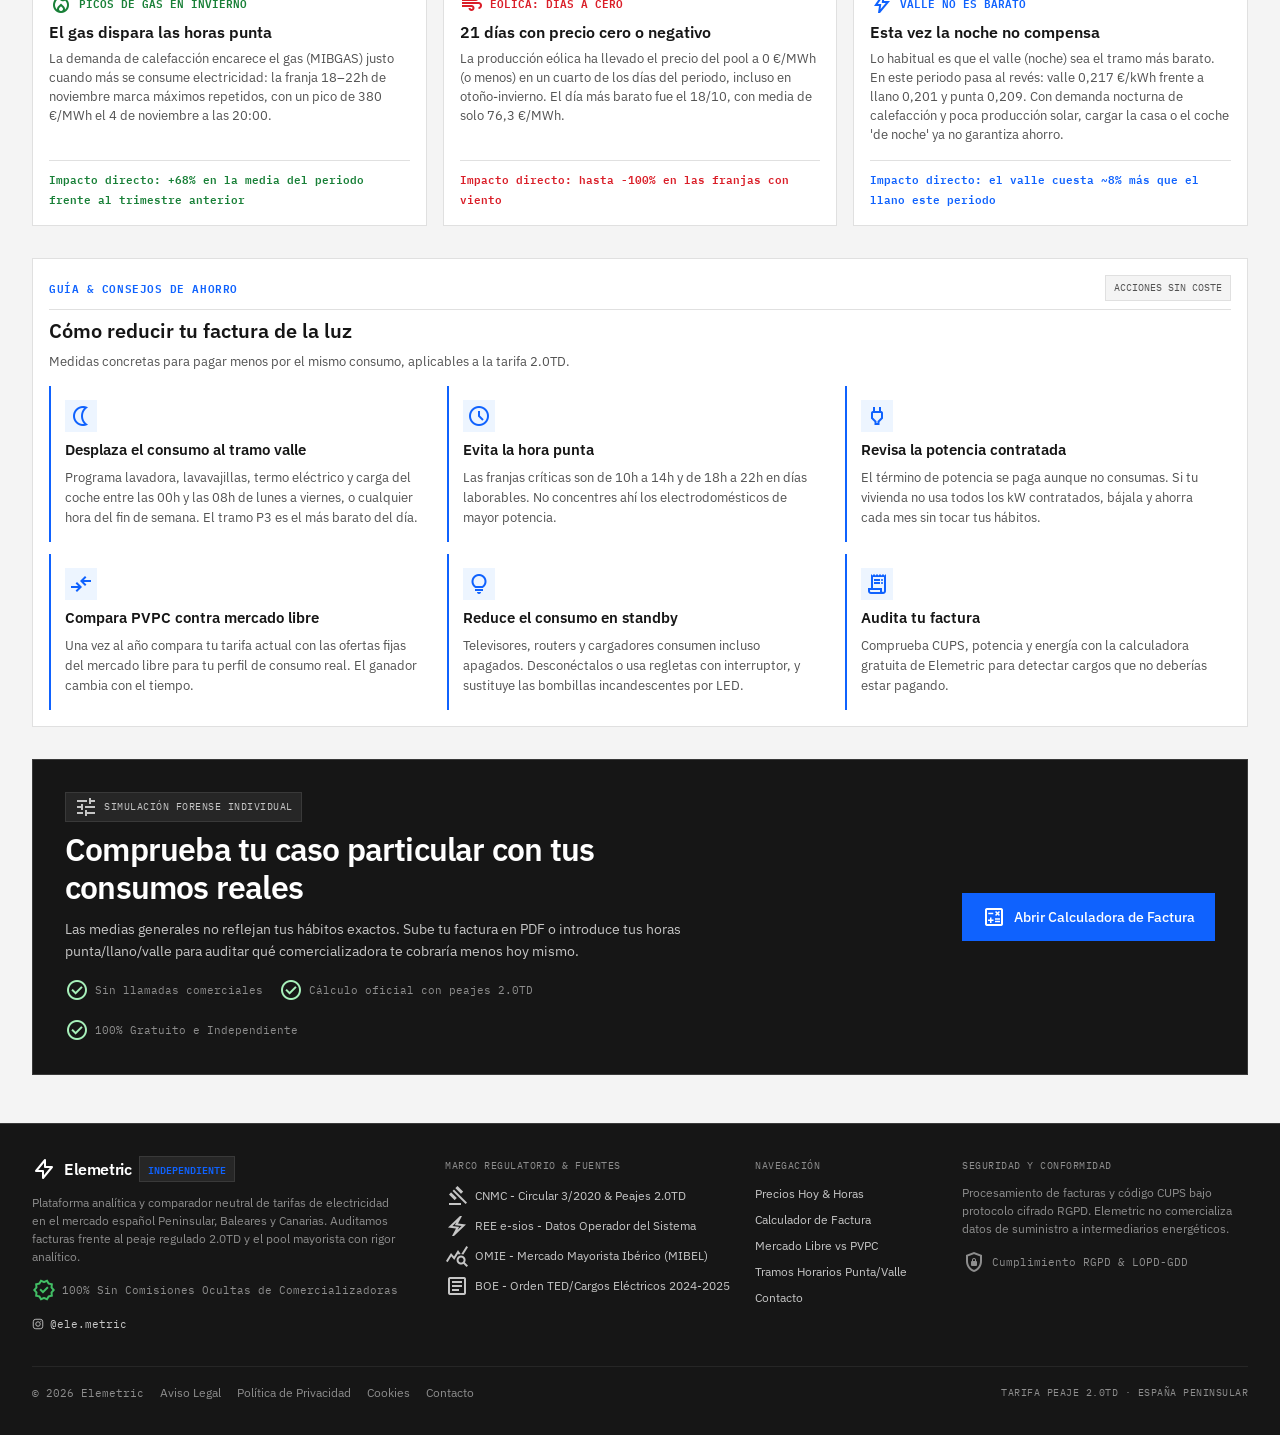
==== commit 79158e9d: "build: 2026-11-27 from elemetric@9ebbd96" ====
--- a/es/index.html
+++ b/es/index.html
@@ -26,7 +26,7 @@
 
 
 
-<div class="hidden 2xl:flex items-center gap-2 px-2.5 py-1 bg-[#262626] border border-[#393939] font-mono text-[12px]"><span class="flex h-2 w-2 relative"><span class="animate-ping absolute inline-flex h-full w-full rounded-full bg-tertiary-fixed-dim opacity-75"></span><span class="relative inline-flex rounded-full h-2 w-2 bg-tertiary-fixed-dim"></span></span><span class="text-[#c6c6c6]">Pool PVPC:</span><span class="font-semibold text-white">0,274 €/kWh</span><span class="opacity-30">|</span><span class="text-[#c6c6c6]">OMIE:</span><span class="font-semibold text-white">210,13 €/MWh</span><span class="opacity-30">|</span><a class="inline-flex items-center gap-1.5 hover:underline" href="#intensidad-co2"><span class="text-[#c6c6c6]">Red CO₂:</span><span class="font-semibold text-white">76 g/kWh</span></a></div>
+<div class="hidden 2xl:flex items-center gap-2 px-2.5 py-1 bg-[#262626] border border-[#393939] font-mono text-[12px]"><span class="flex h-2 w-2 relative"><span class="animate-ping absolute inline-flex h-full w-full rounded-full bg-tertiary-fixed-dim opacity-75"></span><span class="relative inline-flex rounded-full h-2 w-2 bg-tertiary-fixed-dim"></span></span><span class="text-[#c6c6c6]">Pool PVPC:</span><span class="font-semibold text-white">0,159 €/kWh</span><span class="opacity-30">|</span><span class="text-[#c6c6c6]">OMIE:</span><span class="font-semibold text-white">110,87 €/MWh</span><span class="opacity-30">|</span><a class="inline-flex items-center gap-1.5 hover:underline" href="#intensidad-co2"><span class="text-[#c6c6c6]">Red CO₂:</span><span class="font-semibold text-white">138 g/kWh</span></a></div>
 
 </div><nav class="hidden xl:flex items-center gap-1"><a class="px-3 py-4 text-[13px] text-white font-semibold bg-[#262626] border-b-2 border-primary" data-path="precios-hoy-historico" href="#">Evolucion de Precios</a><a class="px-3 py-4 text-[13px] text-[#c6c6c6] hover:text-white hover:bg-[#262626] transition-colors border-b-2 border-transparent" data-path="calculadora-de-factura" href="https://compare.elemetric.comtom.engineering">Calculadora de Factura</a><a class="px-3 py-4 text-[13px] text-[#c6c6c6] hover:text-white hover:bg-[#262626] transition-colors border-b-2 border-transparent" data-path="tarifas-libres-vs-pvpc" href="#analisis-comparativo">Desglose Regulatorio</a><a class="px-3 py-4 text-[13px] text-[#c6c6c6] hover:text-white hover:bg-[#262626] transition-colors border-b-2 border-transparent" data-path="guia-consejos-ahorro" href="#consejos-ahorro">Consejos de Ahorro</a></nav><div class="flex items-center gap-3 shrink-0"><div class="flex items-center border border-[#393939] text-[11px] font-mono"><button class="px-2 py-1 bg-[#393939] text-white font-semibold" type="button">ES</button><a class="px-2 py-1 text-[#8d8d8d] hover:text-white transition-colors" href="/en/">EN</a></div></div></div></div></header>
 <main class="w-full pt-14 bg-[#f4f4f4] min-h-[calc(100vh-56px)]"><div class="flex flex-col w-full">
@@ -48,7 +48,7 @@
 
 <div class="flex items-center gap-2 bg-[#f4f4f4] border border-[#e0e0e0] px-3 py-1 text-[12px]">
 <span class="inline-block w-2 h-2 rounded-full bg-tertiary animate-pulse"></span>
-<span class="font-mono text-[11px] text-on-surface">Datos OMIE / REE: <strong class="text-primary font-semibold">26/11 14:57</strong></span>
+<span class="font-mono text-[11px] text-on-surface">Datos OMIE / REE: <strong class="text-primary font-semibold">27/11 14:53</strong></span>
 <span class="border-l border-[#e0e0e0] pl-2 font-mono text-[10px] text-on-surface-variant">BOE 2024/2025</span>
 </div>
 
@@ -89,20 +89,20 @@
 <span class="font-mono text-[11px] uppercase text-on-surface-variant font-medium tracking-wider">Precio actual OMIE</span>
 
 
-<span class="inline-flex items-center gap-0.5 px-1.5 py-0.5 font-mono text-[11px] bg-error-container text-error font-semibold">
-<span class="material-symbols-outlined text-[13px]">trending_up</span>
-34,4%
+<span class="inline-flex items-center gap-0.5 px-1.5 py-0.5 font-mono text-[11px] bg-[#defbe6] text-[#0e6027] font-semibold">
+<span class="material-symbols-outlined text-[13px]">trending_down</span>
+-29,1%
 </span>
 
 </div>
 <div class="mt-3 flex items-baseline gap-1.5">
-<span class="font-mono text-[34px] leading-[38px] text-on-surface font-semibold tracking-tight">210,13</span>
+<span class="font-mono text-[34px] leading-[38px] text-on-surface font-semibold tracking-tight">110,87</span>
 <span class="font-mono text-[14px] text-on-surface-variant">€/MWh</span>
 </div>
 </div>
 <div class="mt-4 pt-2 border-t border-[#e0e0e0] text-on-surface-variant font-mono text-[11px] flex items-center gap-1.5">
 <span class="material-symbols-outlined text-[15px] text-secondary">calendar_today</span>
-<span class="truncate">24/11 · vs media 90 días: 156,29 €/MWh</span>
+<span class="truncate">25/11 · vs media 90 días: 156,38 €/MWh</span>
 </div>
 </div>
 
@@ -251,7 +251,7 @@
 </div>
 <div class="flex items-start gap-2 bg-[#f4f4f4] p-3 border border-[#e0e0e0]">
 <span class="material-symbols-outlined text-tertiary text-[18px] shrink-0">energy_savings_leaf</span>
-<p class="text-[12px] leading-[18px] text-on-surface"><strong class="font-semibold text-on-surface">Días con precio Cero:</strong> 20 días en el periodo registraron horas a 0,00 €/MWh.</p>
+<p class="text-[12px] leading-[18px] text-on-surface"><strong class="font-semibold text-on-surface">Días con precio Cero:</strong> 19 días en el periodo registraron horas a 0,00 €/MWh.</p>
 </div>
 <div class="flex items-start gap-2 bg-[#f4f4f4] p-3 border border-[#e0e0e0]">
 <span class="material-symbols-outlined text-secondary text-[18px] shrink-0">shield</span>
@@ -286,13 +286,13 @@
 <span class="px-1.5 py-0.5 font-mono text-[10px] bg-white border border-[#c3e0c8] text-[#044317] font-semibold">ENTSO-E T&#43;1</span>
 </div>
 <div class="mt-2.5 flex items-baseline gap-1.5">
-<span class="font-mono text-[28px] leading-[32px] text-[#044317] font-semibold tracking-tight">76</span>
+<span class="font-mono text-[28px] leading-[32px] text-[#044317] font-semibold tracking-tight">138</span>
 <span class="font-mono text-[12px] text-on-surface-variant">gCO₂/kWh</span>
 </div>
 </div>
 <div class="mt-3 pt-2 border-t border-[#d6eadb] text-on-surface-variant font-mono text-[11px] flex items-center gap-1.5">
 <span class="material-symbols-outlined text-[14px] text-[#198038]">schedule</span>
-<span>25/11 23:00</span>
+<span>26/11 23:00</span>
 </div>
 </div>
 
@@ -302,13 +302,13 @@
 <span class="font-mono text-[11px] uppercase text-on-surface-variant font-semibold tracking-wider">MEDIA ÚLTIMOS 30 DÍAS</span>
 </div>
 <div class="mt-2.5 flex items-baseline gap-1.5">
-<span class="font-mono text-[28px] leading-[32px] text-on-surface font-semibold tracking-tight">91</span>
+<span class="font-mono text-[28px] leading-[32px] text-on-surface font-semibold tracking-tight">90</span>
 <span class="font-mono text-[12px] text-on-surface-variant">gCO₂/kWh</span>
 </div>
 </div>
 <div class="mt-3 pt-2 border-t border-[#e0e0e0] text-on-surface-variant font-mono text-[11px] flex items-center gap-1.5">
 <span class="material-symbols-outlined text-[14px] text-primary">home</span>
-<span>≈ 24,6 kg CO₂/mes (hogar medio 270 kWh)</span>
+<span>≈ 24,4 kg CO₂/mes (hogar medio 270 kWh)</span>
 </div>
 </div>
 
@@ -433,7 +433,7 @@
 </div>
 </div>
 <div class="text-right">
-<span class="block font-mono text-[16px] leading-[20px] text-tertiary font-semibold">0,212 <span class="text-[11px]">€/kWh</span></span>
+<span class="block font-mono text-[16px] leading-[20px] text-tertiary font-semibold">0,213 <span class="text-[11px]">€/kWh</span></span>
 
 
 </div>
@@ -471,7 +471,7 @@
 </div>
 </div>
 <div class="text-right">
-<span class="block font-mono text-[16px] leading-[20px] text-error font-semibold">0,216 <span class="text-[11px]">€/kWh</span></span>
+<span class="block font-mono text-[16px] leading-[20px] text-error font-semibold">0,215 <span class="text-[11px]">€/kWh</span></span>
 
 
 </div>
@@ -532,7 +532,7 @@
 <span class="material-symbols-outlined text-error text-[22px] shrink-0">savings</span>
 <div>
 <span class="font-headline text-[14px] leading-[19px] text-on-surface font-semibold">Ahorro Neto: -87 € en el trimestre</span>
-<span class="text-[12px] leading-[16px] text-on-surface-variant block">Equivale a un -102,4 de descuento frente a la media fija</span>
+<span class="text-[12px] leading-[16px] text-on-surface-variant block">Equivale a un -102,2 de descuento frente a la media fija</span>
 </div>
 </div>
 </div>
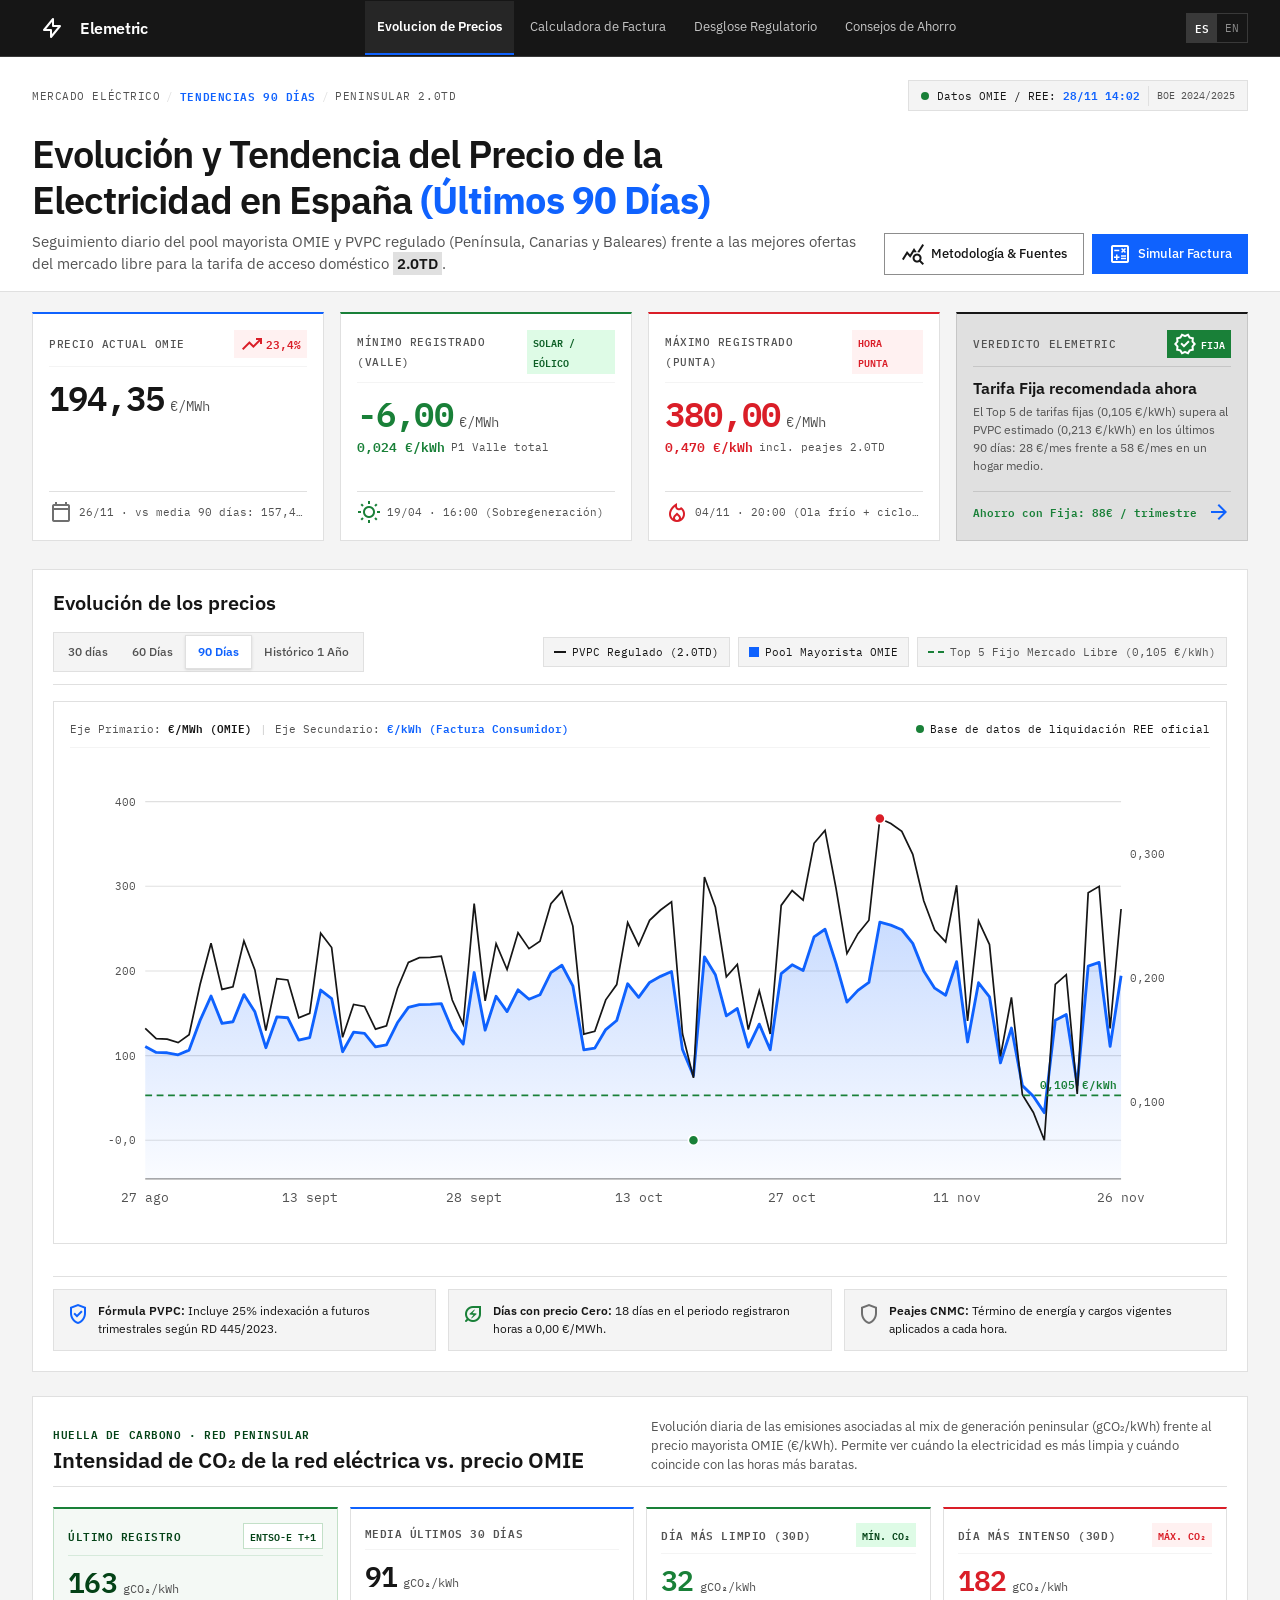
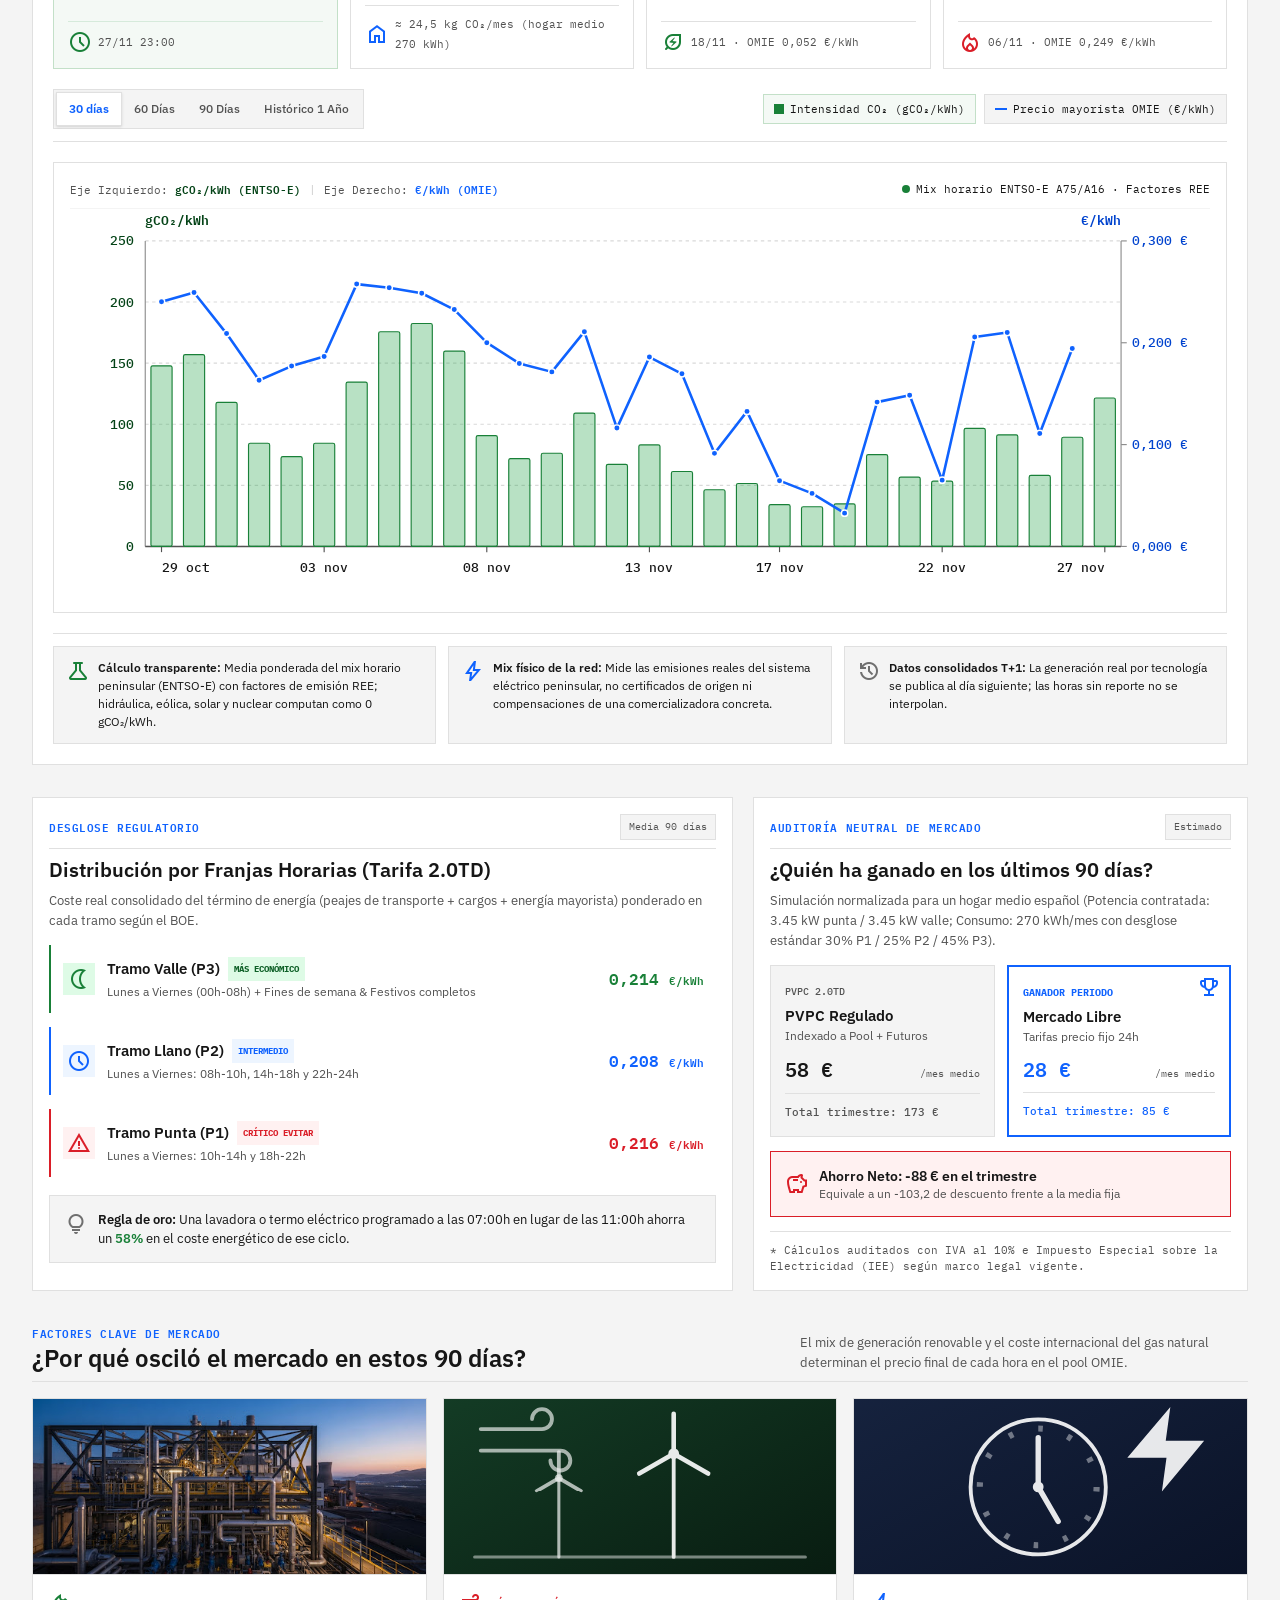
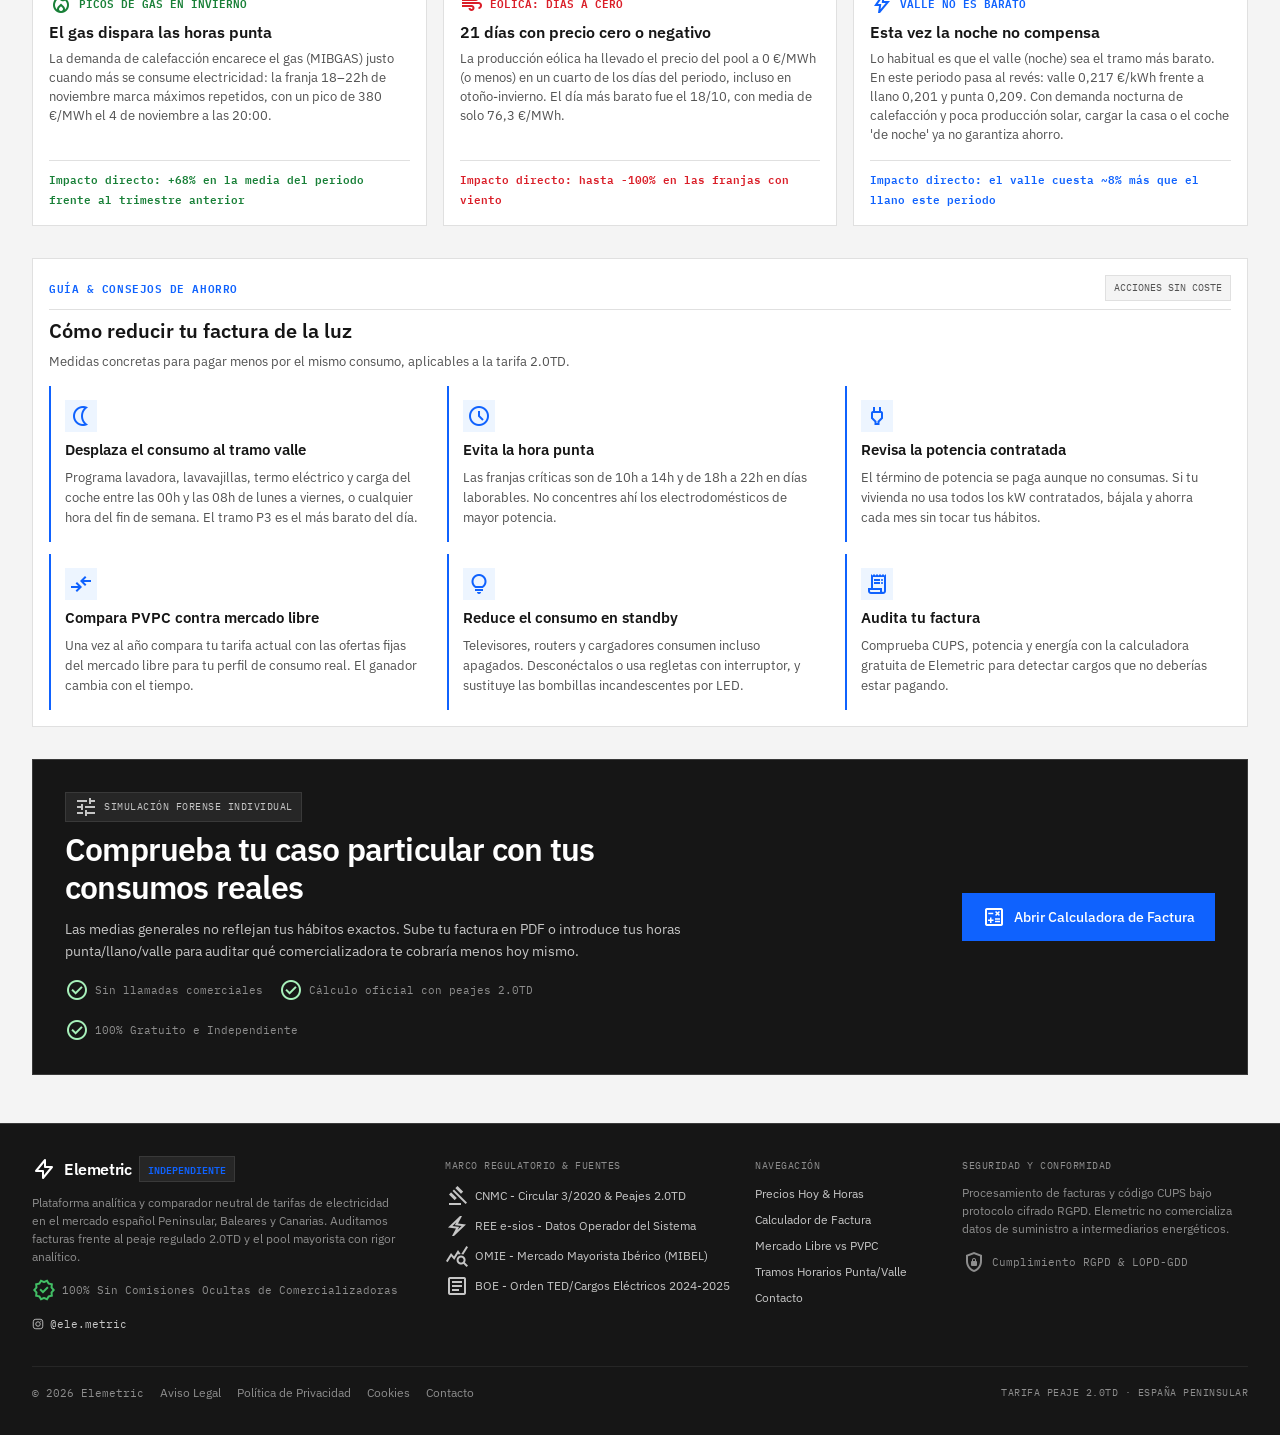
==== commit 47630e36: "build: 2026-11-28 from elemetric@9ebbd96" ====
--- a/es/index.html
+++ b/es/index.html
@@ -26,7 +26,7 @@
 
 
 
-<div class="hidden 2xl:flex items-center gap-2 px-2.5 py-1 bg-[#262626] border border-[#393939] font-mono text-[12px]"><span class="flex h-2 w-2 relative"><span class="animate-ping absolute inline-flex h-full w-full rounded-full bg-tertiary-fixed-dim opacity-75"></span><span class="relative inline-flex rounded-full h-2 w-2 bg-tertiary-fixed-dim"></span></span><span class="text-[#c6c6c6]">Pool PVPC:</span><span class="font-semibold text-white">0,159 €/kWh</span><span class="opacity-30">|</span><span class="text-[#c6c6c6]">OMIE:</span><span class="font-semibold text-white">110,87 €/MWh</span><span class="opacity-30">|</span><a class="inline-flex items-center gap-1.5 hover:underline" href="#intensidad-co2"><span class="text-[#c6c6c6]">Red CO₂:</span><span class="font-semibold text-white">138 g/kWh</span></a></div>
+<div class="hidden 2xl:flex items-center gap-2 px-2.5 py-1 bg-[#262626] border border-[#393939] font-mono text-[12px]"><span class="flex h-2 w-2 relative"><span class="animate-ping absolute inline-flex h-full w-full rounded-full bg-tertiary-fixed-dim opacity-75"></span><span class="relative inline-flex rounded-full h-2 w-2 bg-tertiary-fixed-dim"></span></span><span class="text-[#c6c6c6]">Pool PVPC:</span><span class="font-semibold text-white">0,256 €/kWh</span><span class="opacity-30">|</span><span class="text-[#c6c6c6]">OMIE:</span><span class="font-semibold text-white">194,35 €/MWh</span><span class="opacity-30">|</span><a class="inline-flex items-center gap-1.5 hover:underline" href="#intensidad-co2"><span class="text-[#c6c6c6]">Red CO₂:</span><span class="font-semibold text-white">163 g/kWh</span></a></div>
 
 </div><nav class="hidden xl:flex items-center gap-1"><a class="px-3 py-4 text-[13px] text-white font-semibold bg-[#262626] border-b-2 border-primary" data-path="precios-hoy-historico" href="#">Evolucion de Precios</a><a class="px-3 py-4 text-[13px] text-[#c6c6c6] hover:text-white hover:bg-[#262626] transition-colors border-b-2 border-transparent" data-path="calculadora-de-factura" href="https://compare.elemetric.comtom.engineering">Calculadora de Factura</a><a class="px-3 py-4 text-[13px] text-[#c6c6c6] hover:text-white hover:bg-[#262626] transition-colors border-b-2 border-transparent" data-path="tarifas-libres-vs-pvpc" href="#analisis-comparativo">Desglose Regulatorio</a><a class="px-3 py-4 text-[13px] text-[#c6c6c6] hover:text-white hover:bg-[#262626] transition-colors border-b-2 border-transparent" data-path="guia-consejos-ahorro" href="#consejos-ahorro">Consejos de Ahorro</a></nav><div class="flex items-center gap-3 shrink-0"><div class="flex items-center border border-[#393939] text-[11px] font-mono"><button class="px-2 py-1 bg-[#393939] text-white font-semibold" type="button">ES</button><a class="px-2 py-1 text-[#8d8d8d] hover:text-white transition-colors" href="/en/">EN</a></div></div></div></div></header>
 <main class="w-full pt-14 bg-[#f4f4f4] min-h-[calc(100vh-56px)]"><div class="flex flex-col w-full">
@@ -48,7 +48,7 @@
 
 <div class="flex items-center gap-2 bg-[#f4f4f4] border border-[#e0e0e0] px-3 py-1 text-[12px]">
 <span class="inline-block w-2 h-2 rounded-full bg-tertiary animate-pulse"></span>
-<span class="font-mono text-[11px] text-on-surface">Datos OMIE / REE: <strong class="text-primary font-semibold">27/11 14:53</strong></span>
+<span class="font-mono text-[11px] text-on-surface">Datos OMIE / REE: <strong class="text-primary font-semibold">28/11 14:02</strong></span>
 <span class="border-l border-[#e0e0e0] pl-2 font-mono text-[10px] text-on-surface-variant">BOE 2024/2025</span>
 </div>
 
@@ -89,20 +89,20 @@
 <span class="font-mono text-[11px] uppercase text-on-surface-variant font-medium tracking-wider">Precio actual OMIE</span>
 
 
-<span class="inline-flex items-center gap-0.5 px-1.5 py-0.5 font-mono text-[11px] bg-[#defbe6] text-[#0e6027] font-semibold">
-<span class="material-symbols-outlined text-[13px]">trending_down</span>
--29,1%
+<span class="inline-flex items-center gap-0.5 px-1.5 py-0.5 font-mono text-[11px] bg-error-container text-error font-semibold">
+<span class="material-symbols-outlined text-[13px]">trending_up</span>
+23,4%
 </span>
 
 </div>
 <div class="mt-3 flex items-baseline gap-1.5">
-<span class="font-mono text-[34px] leading-[38px] text-on-surface font-semibold tracking-tight">110,87</span>
+<span class="font-mono text-[34px] leading-[38px] text-on-surface font-semibold tracking-tight">194,35</span>
 <span class="font-mono text-[14px] text-on-surface-variant">€/MWh</span>
 </div>
 </div>
 <div class="mt-4 pt-2 border-t border-[#e0e0e0] text-on-surface-variant font-mono text-[11px] flex items-center gap-1.5">
 <span class="material-symbols-outlined text-[15px] text-secondary">calendar_today</span>
-<span class="truncate">25/11 · vs media 90 días: 156,38 €/MWh</span>
+<span class="truncate">26/11 · vs media 90 días: 157,46 €/MWh</span>
 </div>
 </div>
 
@@ -181,10 +181,10 @@
 </div>
 <div class="mt-2.5">
 <h2 class="font-headline text-[16px] leading-[22px] text-on-surface font-semibold">Tarifa Fija recomendada ahora</h2>
-<p class="text-[12px] leading-[18px] text-on-surface-variant mt-1">El Top 5 de tarifas fijas (0,105 €/kWh) supera al PVPC estimado (0,212 €/kWh) en los últimos 90 días: 28 €/mes frente a 57 €/mes en un hogar medio.</p>
-</div>
-</div>
-<div class="mt-4 pt-2 border-t border-[#c6c6c6] flex items-center justify-between"><span class="font-mono text-[11px] text-tertiary font-semibold">Ahorro con Fija: 87€ / trimestre</span>
+<p class="text-[12px] leading-[18px] text-on-surface-variant mt-1">El Top 5 de tarifas fijas (0,105 €/kWh) supera al PVPC estimado (0,213 €/kWh) en los últimos 90 días: 28 €/mes frente a 58 €/mes en un hogar medio.</p>
+</div>
+</div>
+<div class="mt-4 pt-2 border-t border-[#c6c6c6] flex items-center justify-between"><span class="font-mono text-[11px] text-tertiary font-semibold">Ahorro con Fija: 88€ / trimestre</span>
 <span class="material-symbols-outlined text-primary text-[18px]">arrow_forward</span>
 </div>
 </div>
@@ -251,7 +251,7 @@
 </div>
 <div class="flex items-start gap-2 bg-[#f4f4f4] p-3 border border-[#e0e0e0]">
 <span class="material-symbols-outlined text-tertiary text-[18px] shrink-0">energy_savings_leaf</span>
-<p class="text-[12px] leading-[18px] text-on-surface"><strong class="font-semibold text-on-surface">Días con precio Cero:</strong> 19 días en el periodo registraron horas a 0,00 €/MWh.</p>
+<p class="text-[12px] leading-[18px] text-on-surface"><strong class="font-semibold text-on-surface">Días con precio Cero:</strong> 18 días en el periodo registraron horas a 0,00 €/MWh.</p>
 </div>
 <div class="flex items-start gap-2 bg-[#f4f4f4] p-3 border border-[#e0e0e0]">
 <span class="material-symbols-outlined text-secondary text-[18px] shrink-0">shield</span>
@@ -286,13 +286,13 @@
 <span class="px-1.5 py-0.5 font-mono text-[10px] bg-white border border-[#c3e0c8] text-[#044317] font-semibold">ENTSO-E T&#43;1</span>
 </div>
 <div class="mt-2.5 flex items-baseline gap-1.5">
-<span class="font-mono text-[28px] leading-[32px] text-[#044317] font-semibold tracking-tight">138</span>
+<span class="font-mono text-[28px] leading-[32px] text-[#044317] font-semibold tracking-tight">163</span>
 <span class="font-mono text-[12px] text-on-surface-variant">gCO₂/kWh</span>
 </div>
 </div>
 <div class="mt-3 pt-2 border-t border-[#d6eadb] text-on-surface-variant font-mono text-[11px] flex items-center gap-1.5">
 <span class="material-symbols-outlined text-[14px] text-[#198038]">schedule</span>
-<span>26/11 23:00</span>
+<span>27/11 23:00</span>
 </div>
 </div>
 
@@ -302,13 +302,13 @@
 <span class="font-mono text-[11px] uppercase text-on-surface-variant font-semibold tracking-wider">MEDIA ÚLTIMOS 30 DÍAS</span>
 </div>
 <div class="mt-2.5 flex items-baseline gap-1.5">
-<span class="font-mono text-[28px] leading-[32px] text-on-surface font-semibold tracking-tight">90</span>
+<span class="font-mono text-[28px] leading-[32px] text-on-surface font-semibold tracking-tight">91</span>
 <span class="font-mono text-[12px] text-on-surface-variant">gCO₂/kWh</span>
 </div>
 </div>
 <div class="mt-3 pt-2 border-t border-[#e0e0e0] text-on-surface-variant font-mono text-[11px] flex items-center gap-1.5">
 <span class="material-symbols-outlined text-[14px] text-primary">home</span>
-<span>≈ 24,4 kg CO₂/mes (hogar medio 270 kWh)</span>
+<span>≈ 24,5 kg CO₂/mes (hogar medio 270 kWh)</span>
 </div>
 </div>
 
@@ -433,7 +433,7 @@
 </div>
 </div>
 <div class="text-right">
-<span class="block font-mono text-[16px] leading-[20px] text-tertiary font-semibold">0,213 <span class="text-[11px]">€/kWh</span></span>
+<span class="block font-mono text-[16px] leading-[20px] text-tertiary font-semibold">0,214 <span class="text-[11px]">€/kWh</span></span>
 
 
 </div>
@@ -452,7 +452,7 @@
 </div>
 </div>
 <div class="text-right">
-<span class="block font-mono text-[16px] leading-[20px] text-primary font-semibold">0,207 <span class="text-[11px]">€/kWh</span></span>
+<span class="block font-mono text-[16px] leading-[20px] text-primary font-semibold">0,208 <span class="text-[11px]">€/kWh</span></span>
 
 
 </div>
@@ -471,7 +471,7 @@
 </div>
 </div>
 <div class="text-right">
-<span class="block font-mono text-[16px] leading-[20px] text-error font-semibold">0,215 <span class="text-[11px]">€/kWh</span></span>
+<span class="block font-mono text-[16px] leading-[20px] text-error font-semibold">0,216 <span class="text-[11px]">€/kWh</span></span>
 
 
 </div>
@@ -504,10 +504,10 @@
 <p class="text-[12px] leading-[16px] text-on-surface-variant mt-0.5">Indexado a Pool &#43; Futuros</p>
 </div>
 <div class="mt-3 flex items-baseline justify-between">
-<span class="font-mono text-[20px] leading-[24px] text-on-surface font-semibold">57 €</span>
+<span class="font-mono text-[20px] leading-[24px] text-on-surface font-semibold">58 €</span>
 <span class="font-mono text-[10px] text-on-surface-variant">/mes medio</span>
 </div>
-<div class="mt-2 pt-2 border-t border-[#e0e0e0] font-mono text-[11px] text-on-surface-variant font-medium">Total trimestre: 172 €</div>
+<div class="mt-2 pt-2 border-t border-[#e0e0e0] font-mono text-[11px] text-on-surface-variant font-medium">Total trimestre: 173 €</div>
 </div>
 
 <div class="p-3.5 bg-white border-2 border-primary flex flex-col justify-between relative">
@@ -531,8 +531,8 @@
 <div class="flex items-center gap-2.5">
 <span class="material-symbols-outlined text-error text-[22px] shrink-0">savings</span>
 <div>
-<span class="font-headline text-[14px] leading-[19px] text-on-surface font-semibold">Ahorro Neto: -87 € en el trimestre</span>
-<span class="text-[12px] leading-[16px] text-on-surface-variant block">Equivale a un -102,2 de descuento frente a la media fija</span>
+<span class="font-headline text-[14px] leading-[19px] text-on-surface font-semibold">Ahorro Neto: -88 € en el trimestre</span>
+<span class="text-[12px] leading-[16px] text-on-surface-variant block">Equivale a un -103,2 de descuento frente a la media fija</span>
 </div>
 </div>
 </div>
